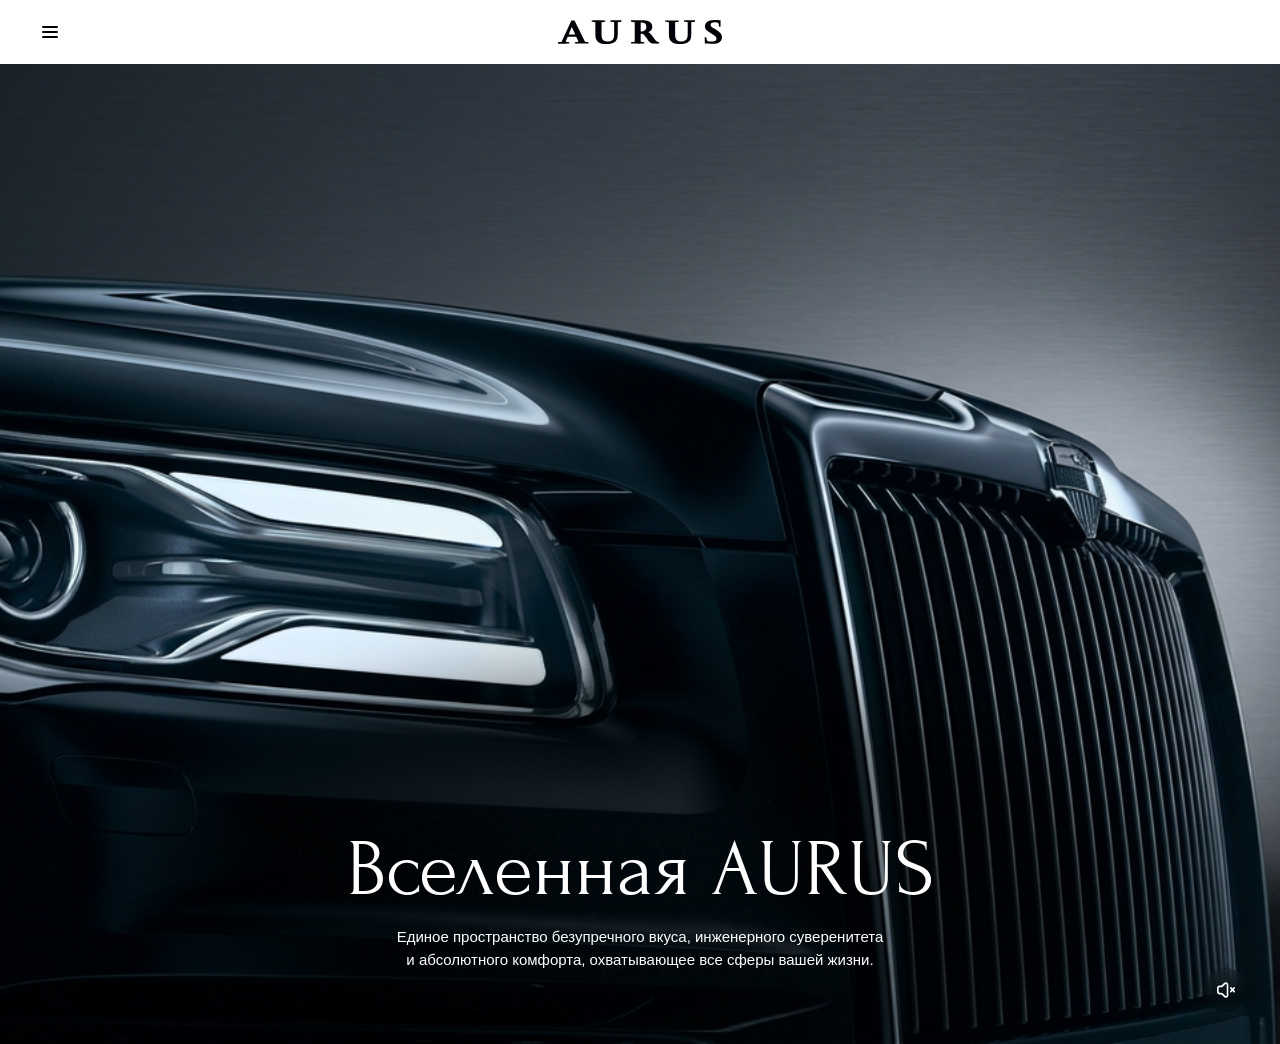
==== index.html @ 20d5d9f6 "Publish the static site and deploy it to a stable GitHub Pages URL. Co-authored-by: Cursor <cursorag" ====
<!DOCTYPE html>
<html lang="ru">
  <head>
    <meta charset="UTF-8" />
    <meta name="viewport" content="width=device-width, initial-scale=1" />
    <title>AURUS — Вселенная AURUS</title>
    <meta
      name="description"
      content="Единое пространство безупречного вкуса, инженерного суверенитета и абсолютного комфорта."
    />
    <link rel="stylesheet" href="css/style.css" />
    <script src="js/main.js" defer></script>
  </head>
  <body id="top">
    <header class="site-header">
      <div class="site-header__bar">
        <button
          class="nav-toggle"
          type="button"
          aria-expanded="false"
          aria-controls="site-menu"
        >
          <span class="nav-toggle__bars" aria-hidden="true"></span>
          <span class="sr-only">Меню</span>
        </button>

        <nav class="site-nav" id="site-menu" aria-label="Основное меню">
          <ul class="site-nav__list">
            <li><a href="#brand">Бренд</a></li>
            <li><a href="#universe">Вселенная</a></li>
            <li><a href="#categories">Категории</a></li>
            <li><a href="#partners">Партнерам</a></li>
            <li><a href="#blog">Блог</a></li>
            <li><a href="#contacts">Контакты</a></li>
          </ul>
        </nav>

        <a class="logo" href="#top">
          <img src="images/logo.svg" alt="AURUS" width="218" height="32" />
        </a>

        <div class="site-tools">
          <button class="icon-button" type="button" aria-label="Поиск">
            <img src="images/icon-search.svg" alt="" width="20" height="20" />
          </button>
          <button class="icon-button" type="button" aria-label="Аккаунт">
            <img src="images/icon-user.svg" alt="" width="20" height="20" />
          </button>
        </div>
      </div>
    </header>

    <main>
      <section class="hero" aria-labelledby="hero-title">
        <div class="hero__media">
          <img
            class="hero__photo"
            src="images/hero.png"
            alt="Автомобиль AURUS в тёмном выставочном зале"
            width="1442"
            height="736"
          />
          <img
            class="hero__scrim"
            src="images/hero-scrim.svg"
            alt=""
            width="1724"
            height="867"
          />
        </div>
        <div class="hero__content">
          <h1 id="hero-title">Вселенная AURUS</h1>
          <p>
            Единое пространство безупречного вкуса, инженерного суверенитета<br />
            и абсолютного комфорта, охватывающее все сферы вашей жизни.
          </p>
        </div>
        <button class="volume" type="button" aria-pressed="true" aria-label="Без звука">
          <img src="images/icon-volume-off.svg" alt="" width="19" height="17" />
        </button>
      </section>
    </main>
  </body>
</html>
---- css/style.css ----
@font-face {
  font-family: Forum;
  src: url("../fonts/Forum-Regular.ttf") format("truetype");
  font-weight: 400;
  font-style: normal;
  font-display: swap;
}

/* Helvetica Neue is specified in the file and could not be exported.
   Liberation Sans is the local substitute, served from /fonts. */
@font-face {
  font-family: "Liberation Sans";
  src: url("../fonts/LiberationSans-Regular.ttf") format("truetype");
  font-weight: 400;
  font-style: normal;
  font-display: swap;
}

:root {
  --color-text-primary: #000207;
  --color-text-secondary: #818181;
  --color-text-inverse: #ffffff;
  --color-bg-primary: #ffffff;
  --color-neutral-100: #f0f1f6;
  --color-neutral-200: #f6f6f7;
  --color-neutral-300: #acadb3;
  --color-neutral-700: #5b5d67;
  --color-semantic-error: #ed6a5e;
  --color-volume-bg: rgba(0, 0, 0, 0.15);
  --color-scrim: rgba(0, 0, 0, 0.5);

  --font-heading: Forum, "Times New Roman", serif;
  --font-body: "Liberation Sans", "Helvetica Neue", Arial, sans-serif;

  --type-hero-size: 80px;
  --type-hero-line: 1.35;
  --type-hero-tracking: 0;
  --type-h2-size: 48px;
  --type-h2-line: 1.35;
  --type-h4-size: 20px;
  --type-h4-line: 1.25;
  --type-body-size: 15px;
  --type-body-line: 1.5;
  --type-body-tracking: 0;
  --type-nav-size: 15px;
  --type-nav-line: 1.25;
  --type-label-md-size: 12px;
  --type-label-md-line: 20px;
  --type-label-md-tracking: 0.3px;
  --type-body-md-size: 16px;
  --type-body-md-line: 22px;
  --type-body-md-tracking: 0.3px;

  --page-max: 1920px;
  --container-max: 1760px;
  --space-page: 80px;
  --space-nav: 28px;
  --header-height: 76px;
  --hero-height: 980px;
  --logo-width: 218px;
  --logo-height: 32px;
  --icon-size: 20px;
  --volume-size: 44px;
  --volume-inset: 32px;
  --hero-copy-top: 752px;
  --hero-copy-width: 546px;
  --radius-xs: 4px;
  --radius-md: 12px;
  --radius-pill: 100px;
  --ease-out: cubic-bezier(0.16, 1, 0.3, 1);
  --transition: all 0.5s var(--ease-out);
}

*,
*::before,
*::after {
  box-sizing: border-box;
}

html {
  scroll-behavior: smooth;
}

body {
  margin: 0;
  background: var(--color-bg-primary);
  color: var(--color-text-primary);
  font-family: var(--font-body);
  font-size: var(--type-body-size);
  font-weight: 400;
  line-height: var(--type-body-line);
  letter-spacing: var(--type-body-tracking);
}

img {
  display: block;
  max-width: 100%;
}

button,
a {
  font: inherit;
  color: inherit;
}

button {
  padding: 0;
  border: 0;
  background: none;
  cursor: pointer;
}

ul {
  margin: 0;
  padding: 0;
  list-style: none;
}

.sr-only {
  position: absolute;
  width: 1px;
  height: 1px;
  padding: 0;
  margin: -1px;
  overflow: hidden;
  clip: rect(0, 0, 0, 0);
  white-space: nowrap;
  border: 0;
}

body.nav-open {
  overflow: hidden;
}

.site-header {
  position: relative;
  z-index: 20;
  background: var(--color-bg-primary);
}

.site-header__bar {
  display: grid;
  grid-template-columns: minmax(0, 1fr) var(--logo-width) minmax(0, 1fr);
  align-items: center;
  width: min(100%, var(--page-max));
  height: var(--header-height);
  margin: 0 auto;
  padding: 0 var(--space-page);
}

.nav-toggle {
  display: none;
  grid-column: 1;
  grid-row: 1;
  width: var(--icon-size);
  height: var(--icon-size);
  transition: var(--transition);
}

.nav-toggle__bars,
.nav-toggle__bars::before,
.nav-toggle__bars::after {
  display: block;
  width: 16px;
  height: 1.67px;
  background: var(--color-text-primary);
  border-radius: 1px;
  transition: var(--transition);
}

.nav-toggle__bars {
  position: relative;
}

.nav-toggle__bars::before,
.nav-toggle__bars::after {
  content: "";
  position: absolute;
  left: 0;
}

.nav-toggle__bars::before {
  top: -5px;
}

.nav-toggle__bars::after {
  top: 5px;
}

body.nav-open .nav-toggle__bars {
  background: transparent;
}

body.nav-open .nav-toggle__bars::before {
  top: 0;
  transform: rotate(45deg);
}

body.nav-open .nav-toggle__bars::after {
  top: 0;
  transform: rotate(-45deg);
}

.site-nav {
  grid-column: 1;
  grid-row: 1;
  min-width: 0;
}

.logo {
  grid-column: 2;
  grid-row: 1;
}

.site-tools {
  grid-column: 3;
  grid-row: 1;
}

.site-nav__list {
  display: flex;
  align-items: center;
  gap: var(--space-nav);
}

.site-nav a {
  display: flex;
  flex-direction: column;
  align-items: flex-start;
  color: var(--color-text-primary);
  font-size: var(--type-nav-size);
  line-height: var(--type-nav-line);
  letter-spacing: 0;
  text-decoration: none;
  white-space: nowrap;
  transition: var(--transition);
}

.site-nav a::after {
  content: "";
  width: 100%;
  height: 1px;
  background: var(--color-text-primary);
  opacity: 0;
  transition: var(--transition);
}

.site-nav a:hover::after,
.site-nav a:focus-visible::after {
  opacity: 1;
}

.logo {
  display: block;
  width: var(--logo-width);
  height: var(--logo-height);
  transition: var(--transition);
}

.logo img {
  width: var(--logo-width);
  height: var(--logo-height);
}

.site-tools {
  display: flex;
  align-items: center;
  justify-content: flex-end;
  gap: var(--space-nav);
}

.icon-button,
.volume {
  display: inline-flex;
  align-items: center;
  justify-content: center;
  transition: var(--transition);
}

.icon-button {
  width: var(--icon-size);
  height: var(--icon-size);
}

.icon-button img,
.volume img,
.round-button img,
.text-link__icon img,
.site-footer__mark img {
  width: auto;
  height: auto;
  max-width: none;
}

.icon-button:hover,
.volume:hover,
.logo:hover {
  opacity: 0.6;
}

.hero {
  position: relative;
  height: var(--hero-height);
  overflow: hidden;
  background: var(--color-text-primary);
  color: var(--color-text-inverse);
}

.hero__media,
.hero__photo {
  position: absolute;
  inset: 0;
  width: 100%;
  height: 100%;
}

.hero__photo {
  object-fit: cover;
  object-position: center;
}

.hero__scrim {
  position: absolute;
  left: 5.102%;
  top: 54.081%;
  width: 89.792%;
  height: auto;
  max-width: none;
  pointer-events: none;
}

.hero__content {
  position: absolute;
  left: 50%;
  top: var(--hero-copy-top);
  display: flex;
  flex-direction: column;
  align-items: center;
  gap: 2px;
  width: max-content;
  max-width: calc(100% - 40px);
  transform: translateX(-50%);
  text-align: center;
}

.hero__content h1 {
  margin: 0;
  font-family: var(--font-heading);
  font-size: var(--type-hero-size);
  font-weight: 400;
  line-height: var(--type-hero-line);
  letter-spacing: var(--type-hero-tracking);
  white-space: nowrap;
}

.hero__content p {
  width: var(--hero-copy-width);
  max-width: 100%;
  margin: 0;
  font-size: var(--type-body-size);
  line-height: var(--type-body-line);
  letter-spacing: var(--type-body-tracking);
}

.volume {
  position: absolute;
  right: var(--volume-inset);
  bottom: var(--volume-inset);
  width: var(--volume-size);
  height: var(--volume-size);
  border-radius: var(--radius-pill);
  background: var(--color-volume-bg);
  backdrop-filter: blur(10px);
}

.volume:hover {
  background: rgba(0, 0, 0, 0.35);
}

@media (max-width: 1360px) {
  :root {
    --space-page: 40px;
    --header-height: 64px;
    --logo-width: 164px;
    --logo-height: 24px;
  }

  .nav-toggle {
    display: inline-flex;
    align-items: center;
    justify-content: center;
    justify-self: start;
  }

  .site-tools {
    display: none;
  }

  .site-header__bar {
    grid-template-columns: var(--icon-size) 1fr var(--icon-size);
  }

  .logo {
    justify-self: center;
  }

  .site-nav {
    position: fixed;
    inset: var(--header-height) 0 0 0;
    z-index: 30;
    background: var(--color-bg-primary);
    opacity: 0;
    visibility: hidden;
    transform: translateY(-12px);
    pointer-events: none;
    transition: var(--transition);
  }

  body.nav-open .site-nav {
    opacity: 1;
    visibility: visible;
    transform: none;
    pointer-events: auto;
  }

  .site-nav__list {
    flex-direction: column;
    align-items: flex-start;
    gap: 16px;
    padding: 32px var(--space-page) 40px;
  }

  .site-nav a {
    font-size: var(--type-h4-size);
    line-height: var(--type-h4-line);
  }
}

@media (max-width: 900px) {
  :root {
    --hero-height: 720px;
    --hero-copy-top: 470px;
    --type-hero-size: 56px;
    --volume-inset: 20px;
  }

  .hero__content h1 {
    white-space: normal;
  }
}

@media (max-width: 420px) {
  :root {
    --space-page: 20px;
    --hero-height: 640px;
    --hero-copy-top: 390px;
    --type-hero-size: 40px;
    --logo-width: 150px;
    --logo-height: 22px;
  }

  .hero__content p br {
    display: none;
  }
}

.product-hero {
  position: relative;
  height: var(--hero-height);
  overflow: hidden;
  background: #111111;
  color: var(--color-text-inverse);
}

.product-hero__photo {
  position: absolute;
  inset: 0;
  width: 100%;
  height: 100%;
  object-fit: cover;
  object-position: center;
}

.product-hero__scrim {
  position: absolute;
  left: 5.102%;
  top: 54.081%;
  width: 89.792%;
  height: auto;
  max-width: none;
  pointer-events: none;
}

.product-hero__content {
  position: absolute;
  left: 50%;
  top: 729px;
  display: flex;
  flex-direction: column;
  align-items: center;
  gap: 2px;
  width: max-content;
  max-width: calc(100% - 80px);
  transform: translateX(-50%);
  text-align: center;
}

.product-hero__content h1 {
  margin: 0;
  font-family: var(--font-heading);
  font-size: var(--type-hero-size);
  font-weight: 400;
  line-height: var(--type-hero-line);
  letter-spacing: var(--type-hero-tracking);
  white-space: nowrap;
}

.product-hero__content p {
  width: var(--hero-copy-width);
  max-width: 100%;
  margin: 0;
  font-size: var(--type-body-size);
  line-height: var(--type-body-line);
}

.band {
  width: min(100%, var(--page-max));
  margin: 0 auto;
  padding-right: var(--space-page);
  padding-left: var(--space-page);
}

.lead {
  padding-top: 200px;
  padding-bottom: 200px;
}

.scene,
.gallery {
  padding-top: 80px;
  padding-bottom: 80px;
}

.shelf {
  padding-top: 80px;
  padding-bottom: 120px;
}

.section-head {
  display: flex;
  flex-direction: column;
  align-items: center;
  gap: 8px;
  text-align: center;
}

.section-head h2,
.feature__copy h2 {
  margin: 0;
  font-family: var(--font-heading);
  font-weight: 400;
  color: var(--color-text-primary);
}

.section-head h2 {
  font-size: var(--type-h2-size);
  line-height: var(--type-h2-line);
}

.section-head__text,
.section-head > p,
.feature__copy p {
  margin: 0;
  color: var(--color-text-secondary);
  font-size: var(--type-body-size);
  line-height: var(--type-body-line);
}

.section-head__text p {
  margin: 0;
}

.section-head__text.is-wide {
  width: min(828px, 100%);
  line-height: 1.75;
}

.section-head__text.is-narrow,
.section-head > p {
  width: min(388px, 100%);
}

.section-head > p.is-join {
  width: min(486px, 100%);
}

.media-frame,
.gallery__frame {
  position: relative;
  overflow: hidden;
  background: #f0f0f0;
}

.media-frame {
  height: 685px;
}

.media-frame__photo,
.gallery__photo,
.bleed__photo,
.hall__photo,
.feature__photo {
  width: 100%;
  object-fit: cover;
}

.media-frame__photo {
  height: 100%;
}

.media-frame__mute {
  top: 20px;
  right: 20px;
  bottom: auto;
  z-index: 1;
}

.round-button {
  display: inline-flex;
  align-items: center;
  justify-content: center;
  width: var(--volume-size);
  height: var(--volume-size);
  border-radius: var(--radius-pill);
  background: var(--color-volume-bg);
  backdrop-filter: blur(10px);
  transition: var(--transition);
}

.round-button:hover,
.volume:hover {
  background: rgba(0, 0, 0, 0.35);
}

.round-button__glyph {
  display: grid;
  place-items: center;
  width: 20px;
  height: 20px;
  overflow: hidden;
}

.media-frame__expand {
  position: absolute;
  right: 20px;
  bottom: 20px;
  z-index: 1;
}

.media-frame:fullscreen {
  width: 100%;
  height: 100%;
  background: #000000;
}

.media-frame:fullscreen .media-frame__photo {
  object-fit: contain;
}

.bleed {
  padding-top: 80px;
  padding-bottom: 80px;
}

.bleed__photo {
  height: 820px;
}

.product-grid {
  display: grid;
  grid-template-columns: repeat(4, minmax(0, 1fr));
  gap: 20px;
  margin-top: 40px;
}

.product-card {
  display: flex;
  flex-direction: column;
  gap: 24px;
  min-width: 0;
}

.product-card__media {
  position: relative;
  aspect-ratio: 425 / 272;
  overflow: hidden;
  background: #f3f3f3;
}

.product-card--soft .product-card__media {
  background: #efefef;
}

.product-card__media img {
  position: absolute;
  left: 14.823529%;
  top: 14.705882%;
  width: 70.117647%;
  height: 70.220588%;
  max-width: none;
  object-fit: cover;
}

.product-card--cutout .product-card__media img,
.product-card--ring .product-card__media img {
  object-fit: contain;
}

.product-card--fill .product-card__media img,
.product-card--car .product-card__media img {
  left: 0;
  top: 0;
  width: 100%;
  height: 100%;
}

.product-card--car .product-card__media img {
  object-fit: contain;
}

.product-card--fill .product-card__media img {
  object-fit: cover;
}

.product-card--ring .product-card__media img {
  left: 17.647059%;
  top: 18.014706%;
  width: 64.705882%;
  height: 58.455882%;
}

.product-card__copy {
  width: 64.235294%;
}

.product-card__title {
  margin: 0;
  font-family: var(--font-heading);
  font-size: 18px;
  font-weight: 400;
  line-height: 1;
}

.product-card__copy p {
  margin: 8px 0 0;
  font-size: var(--type-body-size);
  line-height: var(--type-body-line);
  color: var(--color-text-secondary);
}

.product-card--faded .product-card__copy p {
  color: var(--color-text-primary);
  opacity: 0.5;
}

.feature {
  display: grid;
  grid-template-columns: minmax(0, 1fr) minmax(0, 1fr);
  gap: 20px;
  align-items: center;
  padding-top: 80px;
  padding-bottom: 80px;
}

.feature__photo {
  height: 640px;
}

.feature__copy {
  display: flex;
  flex-direction: column;
  align-items: center;
  gap: 8px;
  text-align: center;
}

.feature__copy h2 {
  font-size: var(--type-h4-size);
  line-height: var(--type-h4-line);
}

.feature__copy p {
  width: min(458px, 100%);
}

.text-link {
  display: inline-flex;
  flex-direction: column;
  align-items: stretch;
  gap: 1px;
  color: var(--color-text-primary);
  text-decoration: none;
  transition: var(--transition);
}

.text-link:hover {
  opacity: 0.6;
}

.text-link__row {
  display: inline-flex;
  align-items: flex-start;
  justify-content: center;
  gap: 1px;
}

.text-link__label {
  font-size: var(--type-body-size);
  line-height: var(--type-body-line);
}

.text-link__icon {
  display: flex;
  padding-top: 1px;
}

.text-link__line {
  height: 1px;
  margin-top: 3px;
  background: currentColor;
}

.text-link:focus-visible,
.round-button:focus-visible,
.gallery__dot:focus-visible,
.site-footer a:focus-visible {
  outline: 1px solid currentColor;
  outline-offset: 4px;
}

.gallery__frame {
  height: 560px;
}

.gallery__photo {
  height: 100%;
}

.gallery__dots {
  position: absolute;
  bottom: 20px;
  left: 50%;
  display: flex;
  gap: 4px;
  transform: translateX(-50%);
}

.gallery__dot {
  width: 14px;
  height: 4px;
  padding: 0;
  border-radius: 2px;
  background: rgba(255, 255, 255, 0.15);
  backdrop-filter: blur(10px);
}

.gallery__dot.is-active {
  background: #ffffff;
}

.gallery__next {
  position: absolute;
  top: 50%;
  right: 20px;
  z-index: 1;
  transform: translateY(-50%);
}

.join {
  padding-top: 80px;
  padding-bottom: 80px;
}

.hall__photo {
  height: 540px;
}

.site-footer {
  display: grid;
  grid-template-columns: minmax(0, 1fr) auto minmax(0, 1fr);
  align-items: start;
  min-height: 176px;
  padding-top: 28px;
  padding-bottom: 28px;
}

.site-footer__brand {
  display: flex;
  flex-direction: column;
  gap: 20px;
  align-items: flex-start;
}

.site-footer__brand,
.site-footer__menu {
  max-width: 100%;
  min-width: 0;
}

.site-footer__menu {
  display: flex;
  flex-wrap: wrap;
  gap: 12px 32px;
}

.site-footer__menu a,
.site-footer__legal {
  color: var(--color-text-primary);
  font-size: var(--type-nav-size);
  line-height: var(--type-nav-line);
  text-decoration: none;
}

.site-footer__menu a {
  display: inline-flex;
  flex-direction: column;
}

.site-footer__menu a::after,
.site-footer__legal::after,
.site-footer__contacts a::after {
  content: "";
  width: 100%;
  height: 1px;
  background: currentColor;
  opacity: 0;
  transition: var(--transition);
}

.site-footer__menu a:hover::after,
.site-footer__menu a:focus-visible::after,
.site-footer__legal:hover::after,
.site-footer__legal:focus-visible::after,
.site-footer__contacts a:hover::after,
.site-footer__contacts a:focus-visible::after {
  opacity: 1;
}

.site-footer__legal {
  display: inline-flex;
  flex-direction: column;
}

.site-footer__copy {
  margin: 0;
  color: var(--color-text-secondary);
  font-size: var(--type-nav-size);
  line-height: var(--type-nav-line);
}

.site-footer__mark {
  display: block;
  line-height: 0;
}

.site-footer__contacts {
  justify-self: end;
  display: flex;
  flex-direction: column;
  gap: 16px;
  width: 313px;
  font-size: var(--type-body-size);
  line-height: var(--type-body-line);
}

.site-footer__label {
  margin: 0 0 4px;
}

.site-footer__row {
  display: flex;
  gap: 16px;
  margin: 0;
}

.site-footer__row--media {
  gap: 20px;
}

.site-footer__contacts a {
  display: inline-flex;
  flex-direction: column;
  color: var(--color-text-secondary);
  text-decoration: none;
}
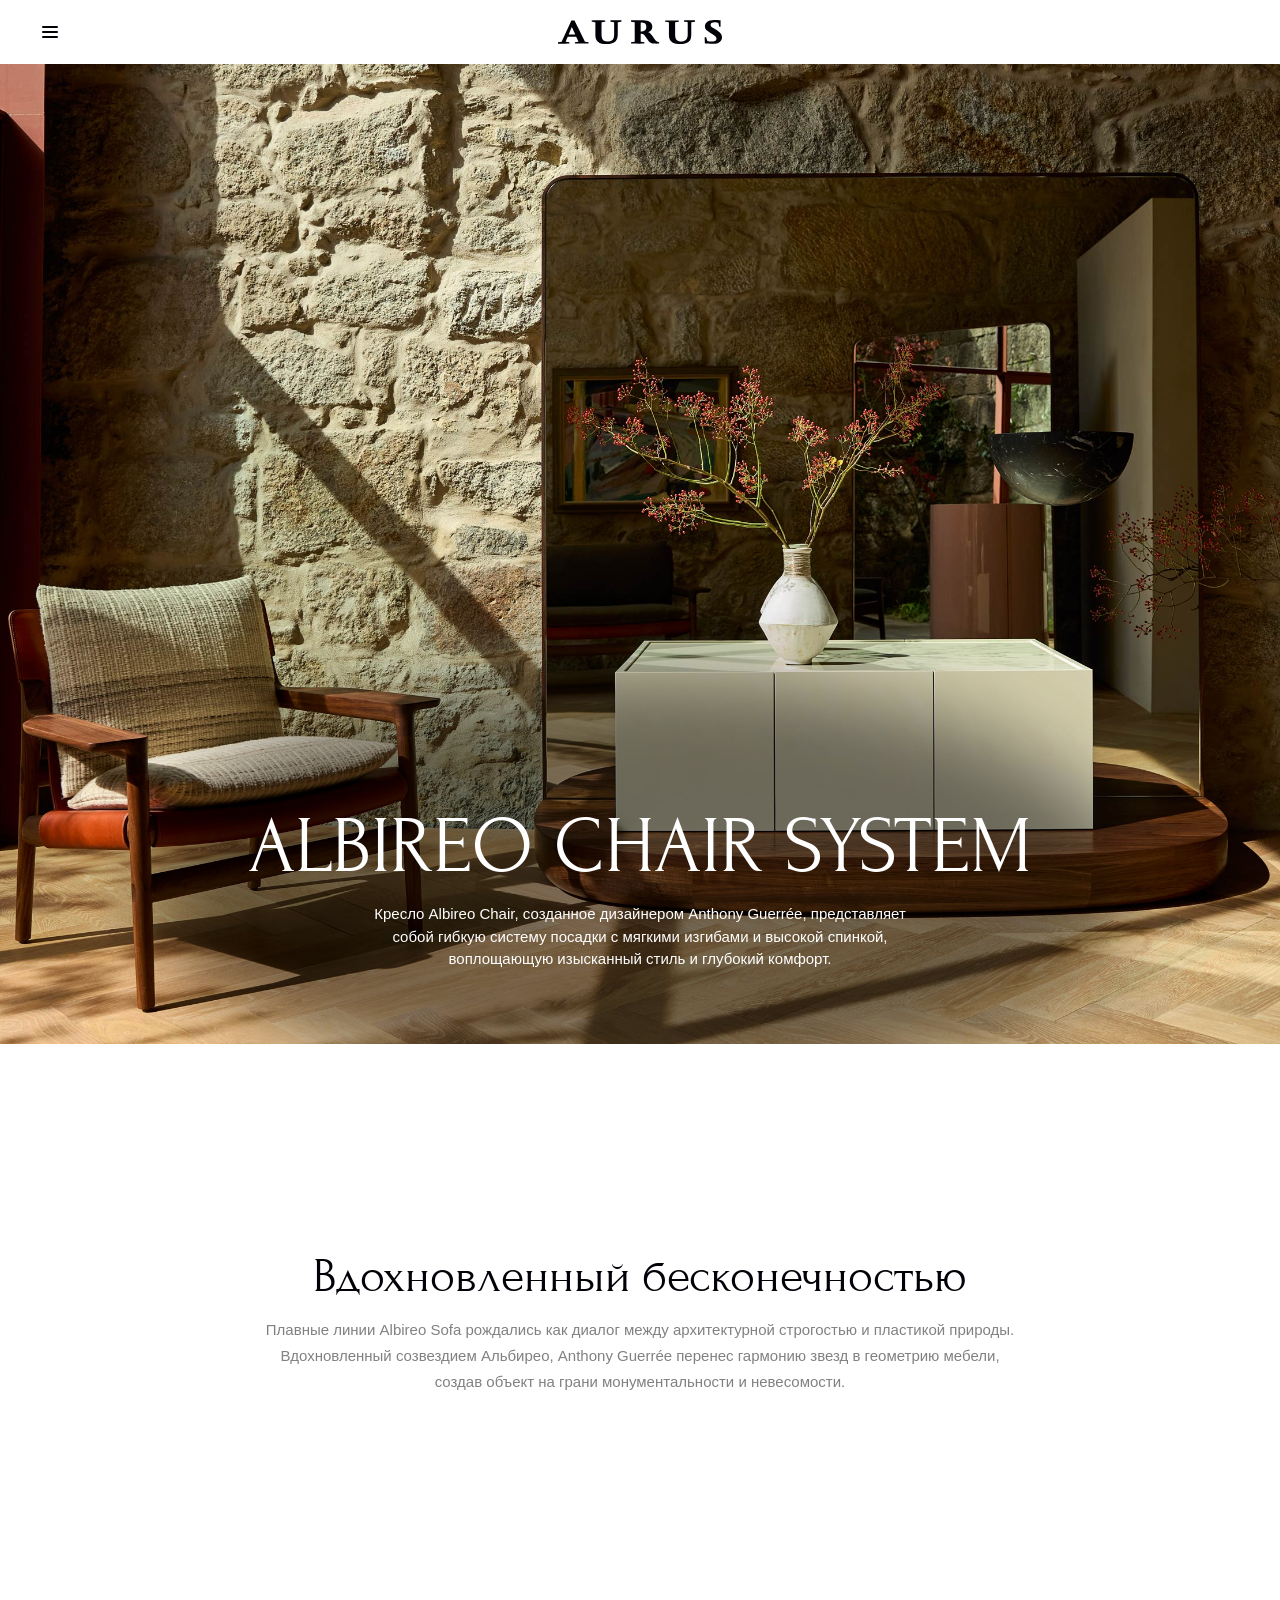
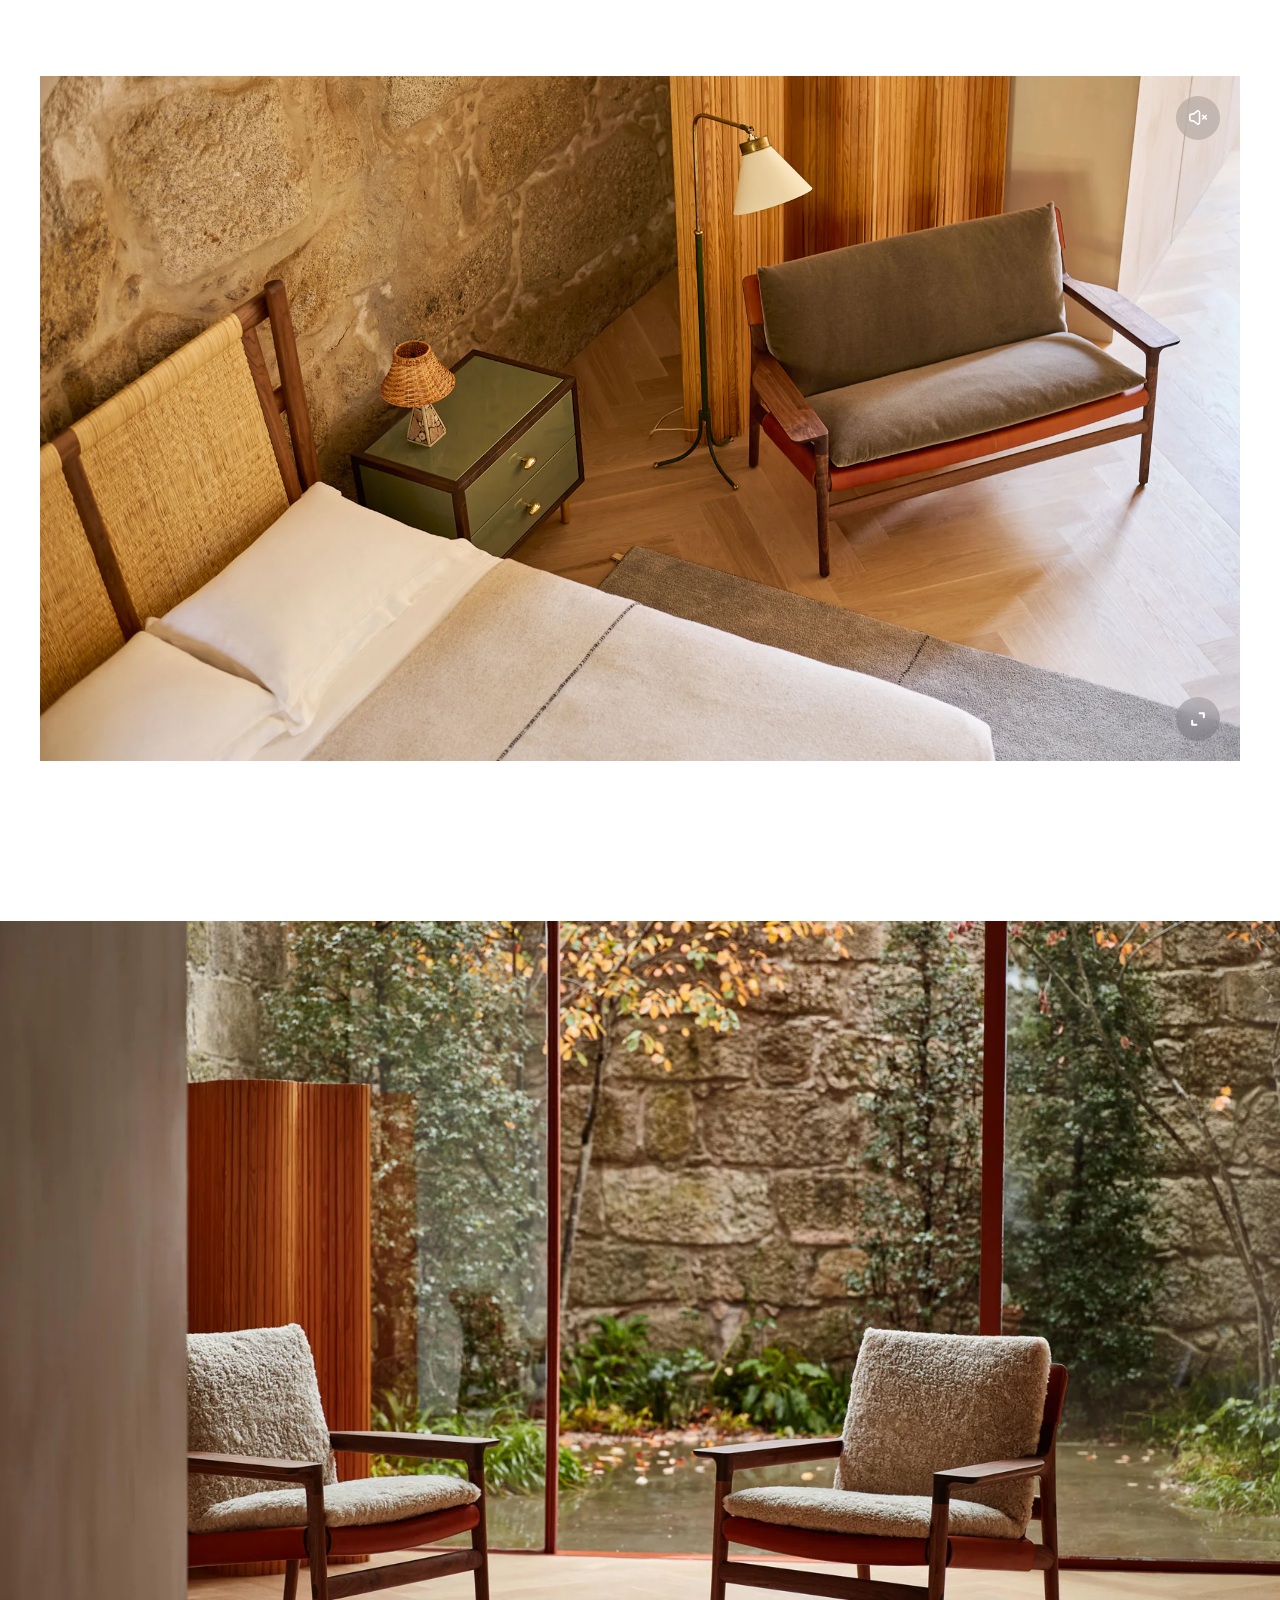
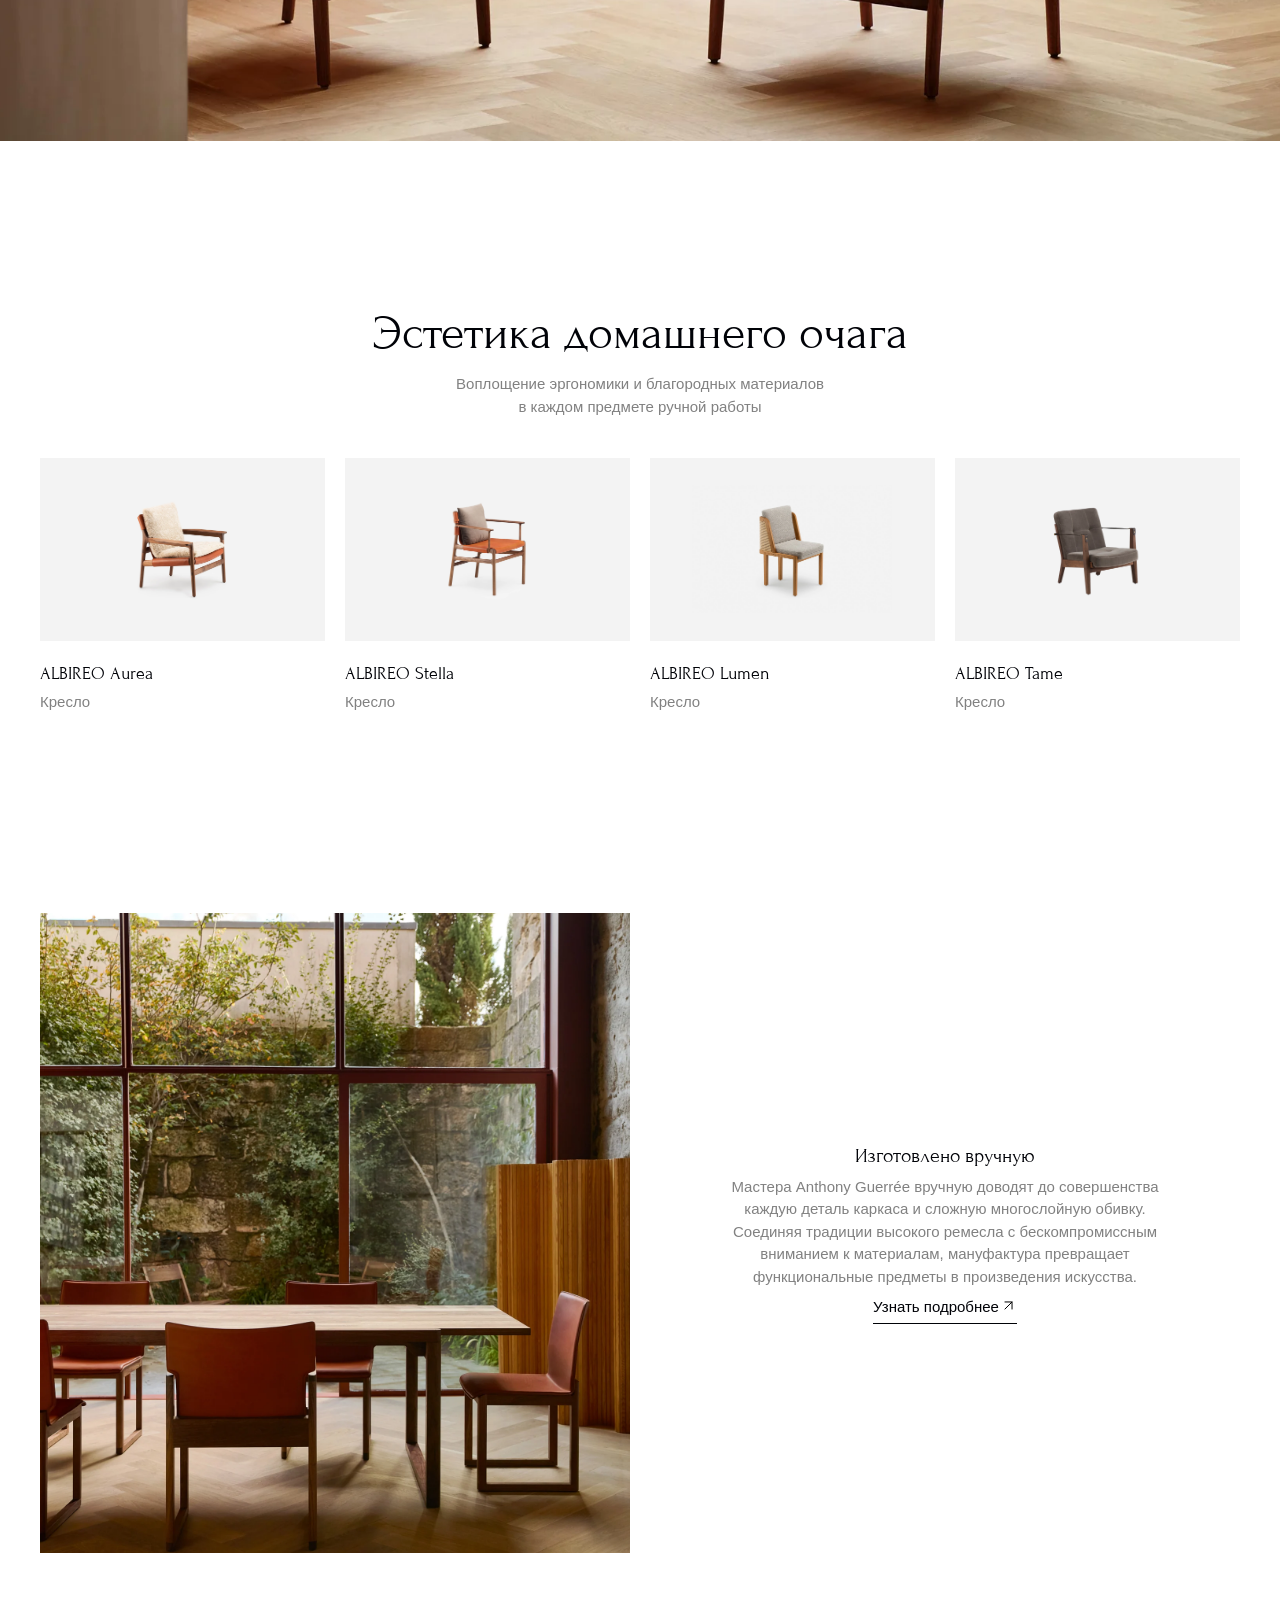
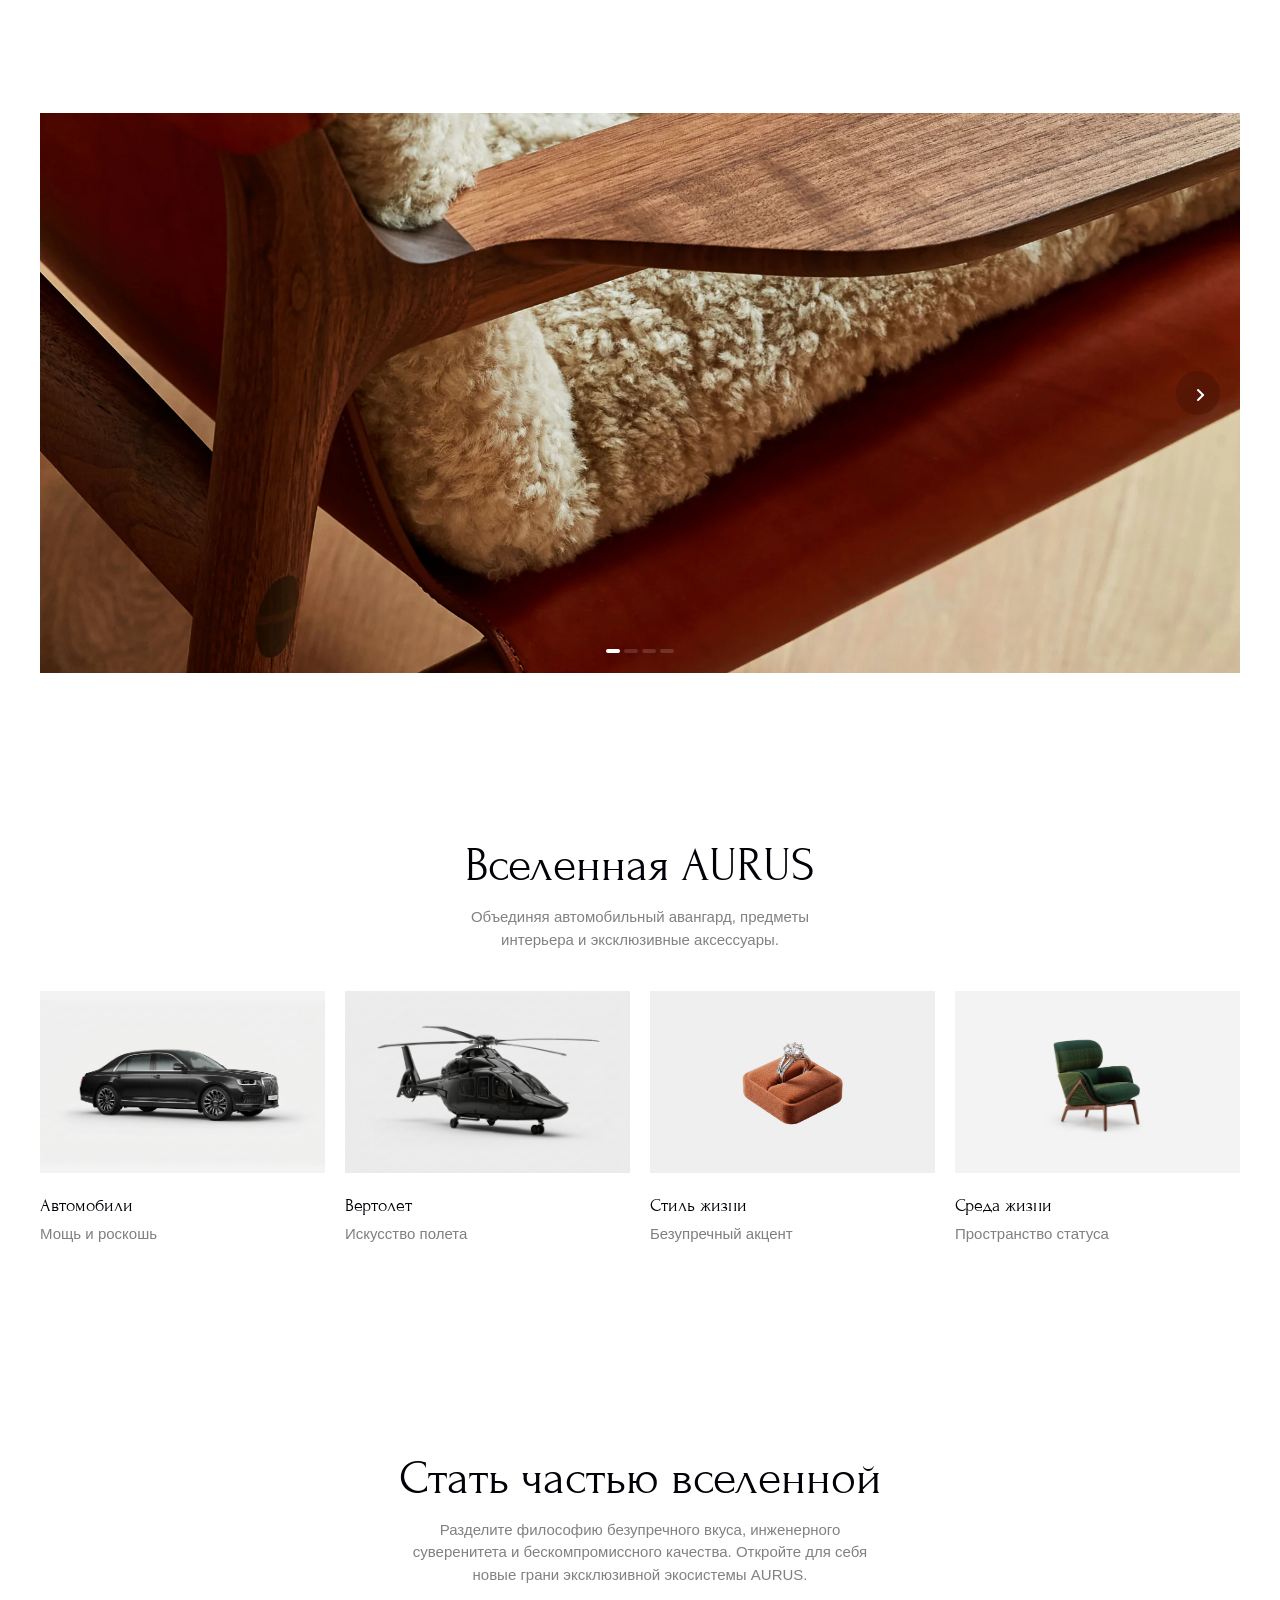
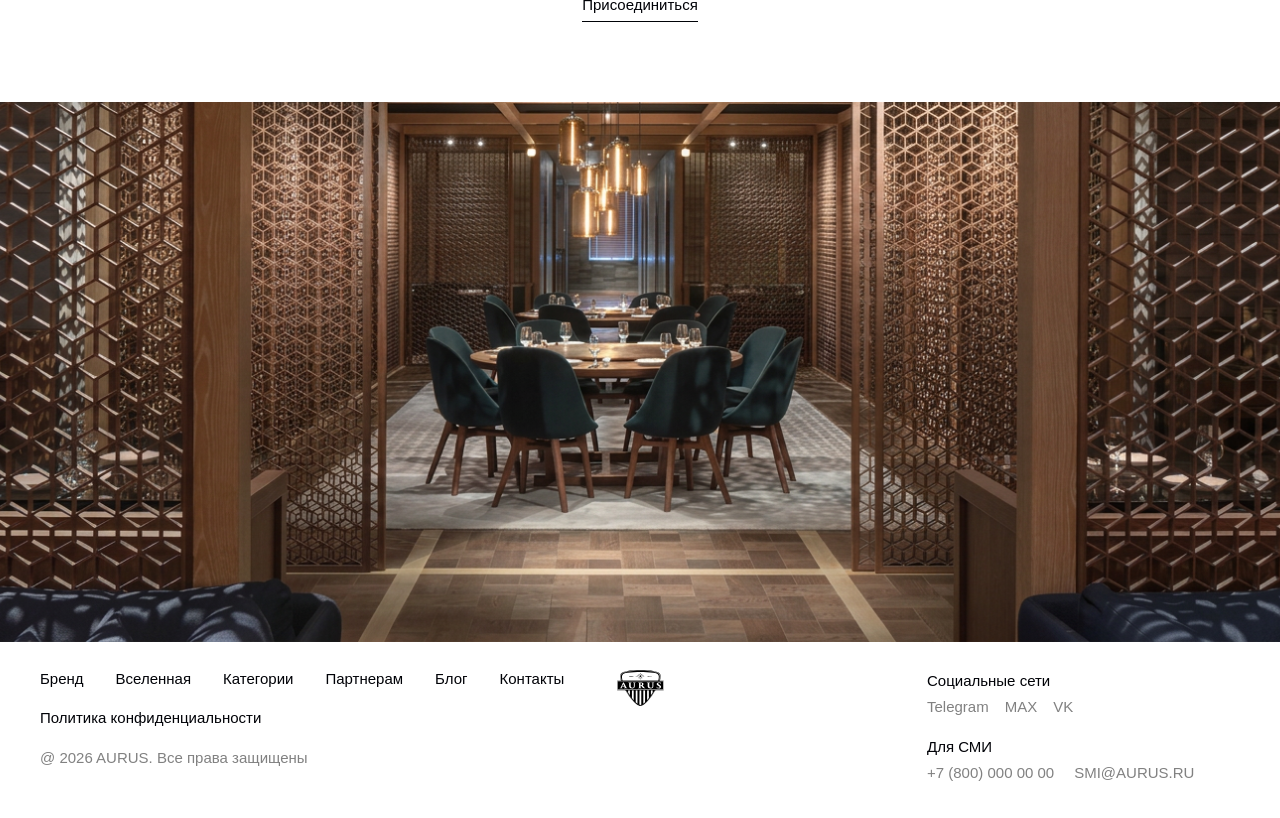
==== commit 978cc022: "Serve the Albireo product page at the site root. Co-authored-by: Cursor <cursoragent@cursor.com>" ====
--- a/index.html
+++ b/index.html
@@ -3,10 +3,10 @@
   <head>
     <meta charset="UTF-8" />
     <meta name="viewport" content="width=device-width, initial-scale=1" />
-    <title>AURUS — Вселенная AURUS</title>
+    <title>ALBIREO CHAIR SYSTEM — AURUS</title>
     <meta
       name="description"
-      content="Единое пространство безупречного вкуса, инженерного суверенитета и абсолютного комфорта."
+      content="Кресло Albireo Chair, созданное дизайнером Anthony Guerrée: гибкая система посадки с мягкими изгибами и высокой спинкой."
     />
     <link rel="stylesheet" href="css/style.css" />
     <script src="js/main.js" defer></script>
@@ -26,16 +26,16 @@
 
         <nav class="site-nav" id="site-menu" aria-label="Основное меню">
           <ul class="site-nav__list">
-            <li><a href="#brand">Бренд</a></li>
-            <li><a href="#universe">Вселенная</a></li>
-            <li><a href="#categories">Категории</a></li>
-            <li><a href="#partners">Партнерам</a></li>
-            <li><a href="#blog">Блог</a></li>
-            <li><a href="#contacts">Контакты</a></li>
+            <li><a href="./#brand">Бренд</a></li>
+            <li><a href="./#universe">Вселенная</a></li>
+            <li><a href="./#categories">Категории</a></li>
+            <li><a href="./#partners">Партнерам</a></li>
+            <li><a href="./#blog">Блог</a></li>
+            <li><a href="./#contacts">Контакты</a></li>
           </ul>
         </nav>
 
-        <a class="logo" href="#top">
+        <a class="logo" href="./">
           <img src="images/logo.svg" alt="AURUS" width="218" height="32" />
         </a>
 
@@ -51,34 +51,346 @@
     </header>
 
     <main>
-      <section class="hero" aria-labelledby="hero-title">
-        <div class="hero__media">
+      <section class="product-hero" aria-labelledby="hero-title">
+        <img
+          class="product-hero__photo"
+          src="images/albireo-hero.png"
+          alt="Кресло Albireo в каменном интерьере"
+          width="3000"
+          height="1700"
+        />
+        <img
+          class="product-hero__scrim"
+          src="images/albireo-scrim.svg"
+          alt=""
+          width="1724"
+          height="867"
+        />
+        <div class="product-hero__content">
+          <h1 id="hero-title">ALBIREO CHAIR SYSTEM</h1>
+          <p>
+            Кресло Albireo Chair, созданное дизайнером Anthony Guerrée, представляет собой гибкую систему посадки с мягкими изгибами и высокой спинкой, воплощающую изысканный стиль и глубокий комфорт.
+          </p>
+        </div>
+      </section>
+
+      <section class="band lead" aria-labelledby="infinity-title">
+        <div class="section-head">
+          <h2 id="infinity-title">Вдохновленный бесконечностью</h2>
+          <div class="section-head__text is-wide">
+            <p>
+              Плавные линии Albireo Sofa рождались как диалог между архитектурной строгостью и пластикой природы. Вдохновленный созвездием Альбирео, Anthony Guerrée перенес гармонию звезд в геометрию мебели,
+            </p>
+            <p>создав объект на грани монументальности и невесомости.</p>
+          </div>
+        </div>
+      </section>
+
+      <section class="band scene" aria-label="Гостиная Albireo">
+        <div class="media-frame">
           <img
-            class="hero__photo"
-            src="images/hero.png"
-            alt="Автомобиль AURUS в тёмном выставочном зале"
-            width="1442"
-            height="736"
+            class="media-frame__photo"
+            src="images/albireo-scene.png"
+            alt="Гостиная с диваном и креслом Albireo"
+            width="1920"
+            height="1277"
           />
+          <button
+            class="volume media-frame__mute"
+            type="button"
+            aria-pressed="true"
+            aria-label="Без звука"
+          >
+            <img src="images/icon-volume-off.svg" alt="" width="19" height="17" />
+          </button>
+          <button
+            class="round-button media-frame__expand"
+            type="button"
+            data-expand
+            aria-pressed="false"
+            aria-label="На весь экран"
+          >
+            <img src="images/icon-expand.svg" alt="" width="20" height="20" />
+          </button>
+        </div>
+      </section>
+
+      <section class="bleed" aria-label="Кресла у окна">
+        <img
+          class="bleed__photo"
+          src="images/albireo-window.png"
+          alt="Два кресла Albireo у панорамного окна"
+          width="1920"
+          height="1088"
+        />
+      </section>
+
+      <section class="band shelf" aria-labelledby="hearth-title">
+        <div class="section-head">
+          <h2 id="hearth-title">Эстетика домашнего очага</h2>
+          <div class="section-head__text is-narrow">
+            <p>Воплощение эргономики и благородных материалов</p>
+            <p>в каждом предмете ручной работы</p>
+          </div>
+        </div>
+        <ul class="product-grid">
+          <li>
+            <article class="product-card">
+              <div class="product-card__media">
+                <img
+                  src="images/chair-aurea.png"
+                  alt="Кресло ALBIREO Aurea с меховой обивкой"
+                  width="1800"
+                  height="1201"
+                />
+              </div>
+              <div class="product-card__copy">
+                <h3 class="product-card__title">ALBIREO Aurea</h3>
+                <p>Кресло</p>
+              </div>
+            </article>
+          </li>
+          <li>
+            <article class="product-card">
+              <div class="product-card__media">
+                <img
+                  src="images/chair-stella.png"
+                  alt="Кресло ALBIREO Stella с кожаным сиденьем"
+                  width="1800"
+                  height="1201"
+                />
+              </div>
+              <div class="product-card__copy">
+                <h3 class="product-card__title">ALBIREO Stella</h3>
+                <p>Кресло</p>
+              </div>
+            </article>
+          </li>
+          <li>
+            <article class="product-card">
+              <div class="product-card__media">
+                <img
+                  src="images/chair-lumen.png"
+                  alt="Кресло ALBIREO Lumen с плетёной спинкой"
+                  width="1800"
+                  height="1201"
+                />
+              </div>
+              <div class="product-card__copy">
+                <h3 class="product-card__title">ALBIREO Lumen</h3>
+                <p>Кресло</p>
+              </div>
+            </article>
+          </li>
+          <li>
+            <article class="product-card product-card--cutout">
+              <div class="product-card__media">
+                <img
+                  src="images/chair-tame.png"
+                  alt="Кресло ALBIREO Tame с серой обивкой"
+                  width="1800"
+                  height="1201"
+                />
+              </div>
+              <div class="product-card__copy">
+                <h3 class="product-card__title">ALBIREO Tame</h3>
+                <p>Кресло</p>
+              </div>
+            </article>
+          </li>
+        </ul>
+      </section>
+
+      <section class="band feature" id="feature" aria-labelledby="craft-title">
+        <img
+          class="feature__photo"
+          src="images/feature-craft.png"
+          alt="Обеденный стол ручной работы у окна"
+          width="1500"
+          height="2100"
+        />
+        <div class="feature__copy">
+          <h2 id="craft-title">Изготовлено вручную</h2>
+          <p>
+            Мастера Anthony Guerrée вручную доводят до совершенства каждую деталь каркаса и сложную многослойную обивку. Соединяя традиции высокого ремесла с бескомпромиссным вниманием к материалам, мануфактура превращает функциональные предметы в произведения искусства.
+          </p>
+          <a class="text-link" href="#feature">
+            <span class="text-link__row">
+              <span class="text-link__label">Узнать подробнее</span>
+              <span class="text-link__icon">
+                <img src="images/icon-arrow-ne.svg" alt="" width="17" height="17" />
+              </span>
+            </span>
+            <span class="text-link__line"></span>
+          </a>
+        </div>
+      </section>
+
+      <section class="band gallery" aria-label="Детали кресла" data-gallery>
+        <div class="gallery__frame">
           <img
-            class="hero__scrim"
-            src="images/hero-scrim.svg"
-            alt=""
-            width="1724"
-            height="867"
+            class="gallery__photo"
+            src="images/albireo-detail.png"
+            alt="Деревянный каркас и меховая обивка кресла Albireo"
+            width="1920"
+            height="1280"
           />
-        </div>
-        <div class="hero__content">
-          <h1 id="hero-title">Вселенная AURUS</h1>
+          <div class="gallery__dots">
+            <button
+              class="gallery__dot is-active"
+              type="button"
+              data-dot
+              aria-label="Слайд 1"
+              aria-current="true"
+            ></button>
+            <button class="gallery__dot" type="button" data-dot aria-label="Слайд 2"></button>
+            <button class="gallery__dot" type="button" data-dot aria-label="Слайд 3"></button>
+            <button class="gallery__dot" type="button" data-dot aria-label="Слайд 4"></button>
+          </div>
+          <button class="round-button gallery__next" type="button" data-next aria-label="Следующий слайд">
+            <span class="round-button__glyph">
+              <img src="images/icon-arrow-right.svg" alt="" width="24" height="24" />
+            </span>
+          </button>
+        </div>
+      </section>
+
+      <section class="band shelf" aria-labelledby="universe-title">
+        <div class="section-head">
+          <h2 id="universe-title">Вселенная AURUS</h2>
           <p>
-            Единое пространство безупречного вкуса, инженерного суверенитета<br />
-            и абсолютного комфорта, охватывающее все сферы вашей жизни.
-          </p>
-        </div>
-        <button class="volume" type="button" aria-pressed="true" aria-label="Без звука">
-          <img src="images/icon-volume-off.svg" alt="" width="19" height="17" />
-        </button>
+            Объединяя автомобильный авангард, предметы интерьера и эксклюзивные аксессуары.
+          </p>
+        </div>
+        <ul class="product-grid">
+          <li>
+            <article class="product-card product-card--car product-card--faded">
+              <div class="product-card__media">
+                <img
+                  src="images/universe-car.png"
+                  alt="Автомобиль AURUS"
+                  width="1264"
+                  height="730"
+                />
+              </div>
+              <div class="product-card__copy">
+                <h3 class="product-card__title">Автомобили</h3>
+                <p>Мощь и роскошь</p>
+              </div>
+            </article>
+          </li>
+          <li>
+            <article class="product-card product-card--fill product-card--soft product-card--faded">
+              <div class="product-card__media">
+                <img
+                  src="images/universe-heli.png"
+                  alt="Вертолёт AURUS"
+                  width="1275"
+                  height="816"
+                />
+              </div>
+              <div class="product-card__copy">
+                <h3 class="product-card__title">Вертолет</h3>
+                <p>Искусство полета</p>
+              </div>
+            </article>
+          </li>
+          <li>
+            <article class="product-card product-card--ring product-card--soft product-card--faded">
+              <div class="product-card__media">
+                <img
+                  src="images/universe-ring.png"
+                  alt="Кольцо из коллекции стиля жизни"
+                  width="1264"
+                  height="730"
+                />
+              </div>
+              <div class="product-card__copy">
+                <h3 class="product-card__title">Стиль жизни</h3>
+                <p>Безупречный акцент</p>
+              </div>
+            </article>
+          </li>
+          <li>
+            <article class="product-card product-card--faded">
+              <div class="product-card__media">
+                <img
+                  src="images/universe-living.png"
+                  alt="Кресло из коллекции среды жизни"
+                  width="1800"
+                  height="1201"
+                />
+              </div>
+              <div class="product-card__copy">
+                <h3 class="product-card__title">Среда жизни</h3>
+                <p>Пространство статуса</p>
+              </div>
+            </article>
+          </li>
+        </ul>
+      </section>
+
+      <section class="band join" aria-labelledby="join-title">
+        <div class="section-head">
+          <h2 id="join-title">Стать частью вселенной</h2>
+          <p class="is-join">
+            Разделите философию безупречного вкуса, инженерного суверенитета и бескомпромиссного качества. Откройте для себя новые грани эксклюзивной экосистемы AURUS.
+          </p>
+          <a class="text-link" href="#footer">
+            <span class="text-link__row">
+              <span class="text-link__label">Присоединиться</span>
+            </span>
+            <span class="text-link__line"></span>
+          </a>
+        </div>
+      </section>
+
+      <section class="hall" aria-label="Зал AURUS">
+        <img
+          class="hall__photo"
+          src="images/footer-hall.png"
+          alt="Банкетный зал с винной стеной"
+          width="1934"
+          height="544"
+        />
       </section>
     </main>
+
+    <footer class="band site-footer" id="footer">
+      <div class="site-footer__brand">
+        <nav class="site-footer__menu" aria-label="Меню в подвале">
+          <a href="./#brand">Бренд</a>
+          <a href="./#universe">Вселенная</a>
+          <a href="./#categories">Категории</a>
+          <a href="./#partners">Партнерам</a>
+          <a href="./#blog">Блог</a>
+          <a href="./#contacts">Контакты</a>
+        </nav>
+        <a class="site-footer__legal" href="#footer">Политика конфиденциальности</a>
+        <p class="site-footer__copy">@ 2026 AURUS. Все права защищены</p>
+      </div>
+
+      <a class="site-footer__mark" href="./">
+        <img src="images/logo-mark.svg" alt="AURUS" width="47" height="36" />
+      </a>
+
+      <div class="site-footer__contacts">
+        <div>
+          <p class="site-footer__label">Социальные сети</p>
+          <p class="site-footer__row">
+            <a href="#footer">Telegram</a>
+            <a href="#footer">MAX</a>
+            <a href="#footer">VK</a>
+          </p>
+        </div>
+        <div>
+          <p class="site-footer__label">Для СМИ</p>
+          <p class="site-footer__row site-footer__row--media">
+            <a href="tel:+78000000000">+7 (800) 000 00 00</a>
+            <a href="mailto:SMI@AURUS.RU">SMI@AURUS.RU</a>
+          </p>
+        </div>
+      </div>
+    </footer>
   </body>
 </html>
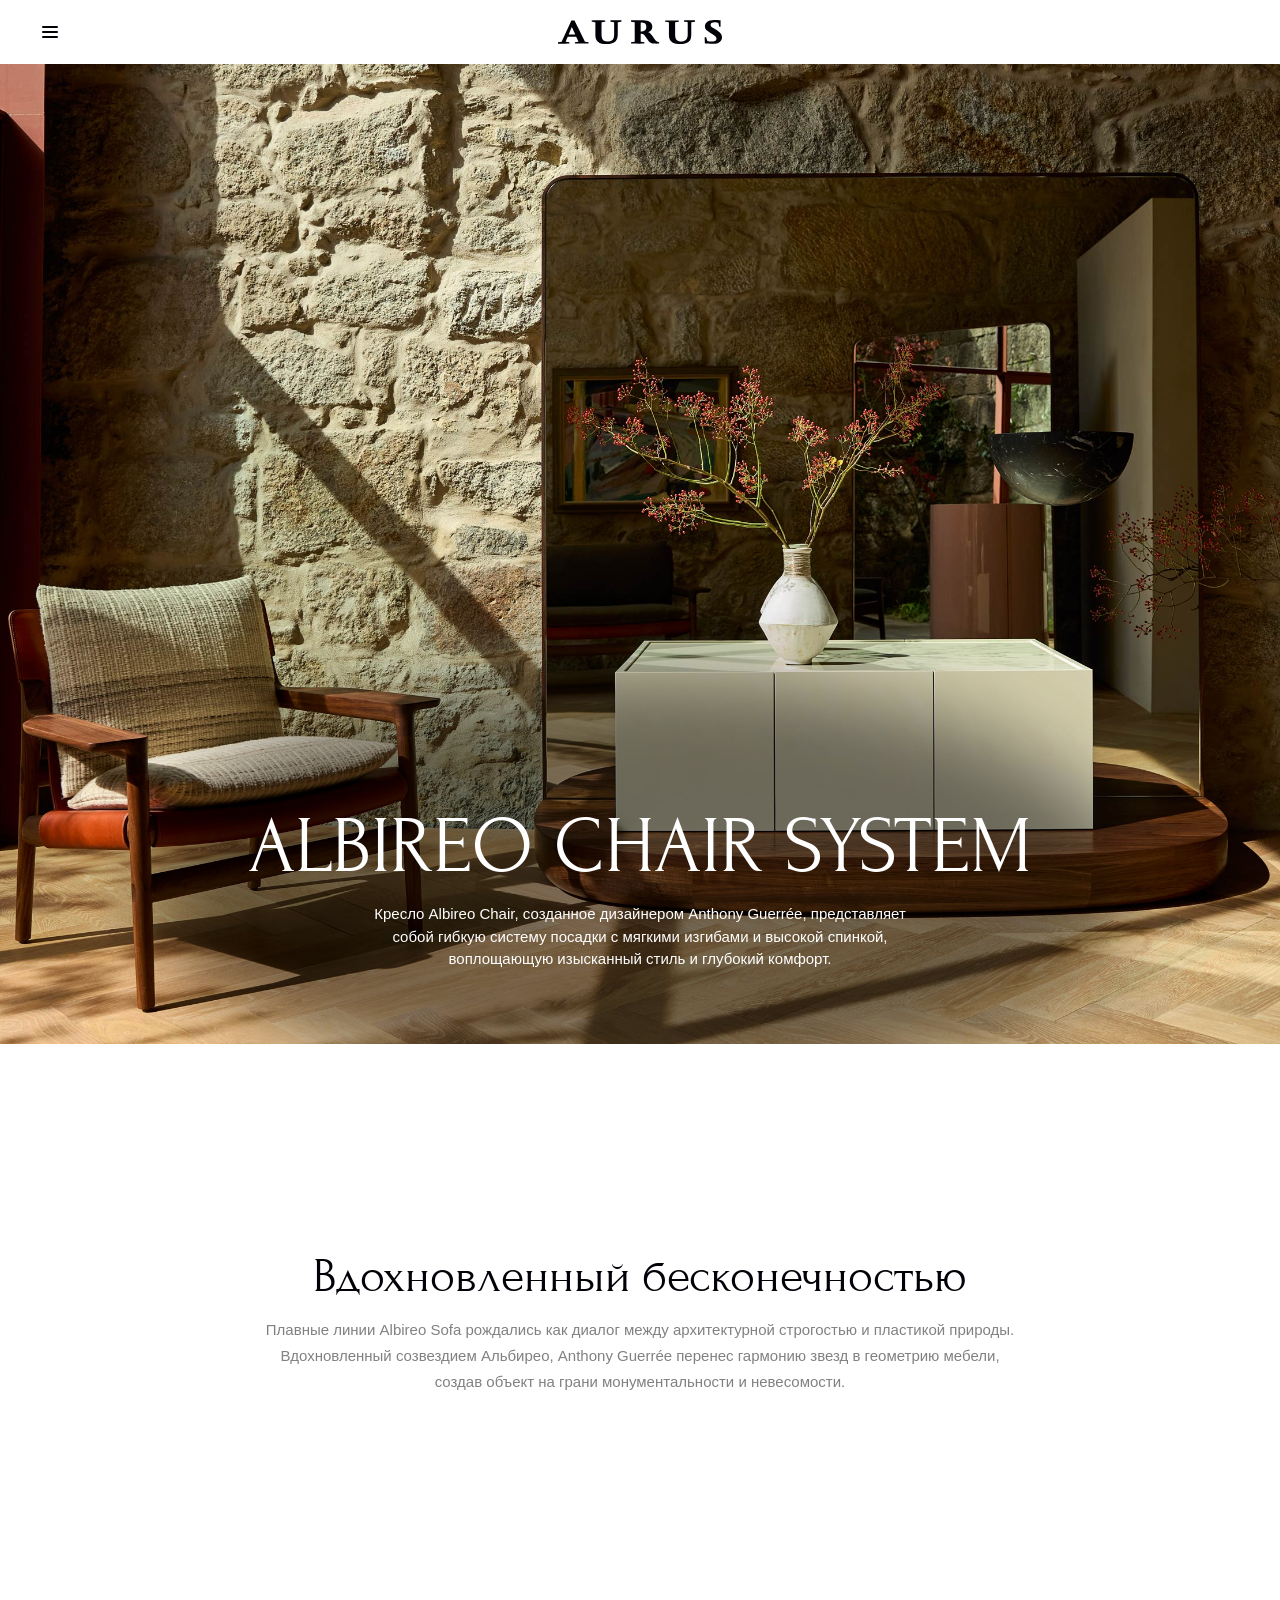
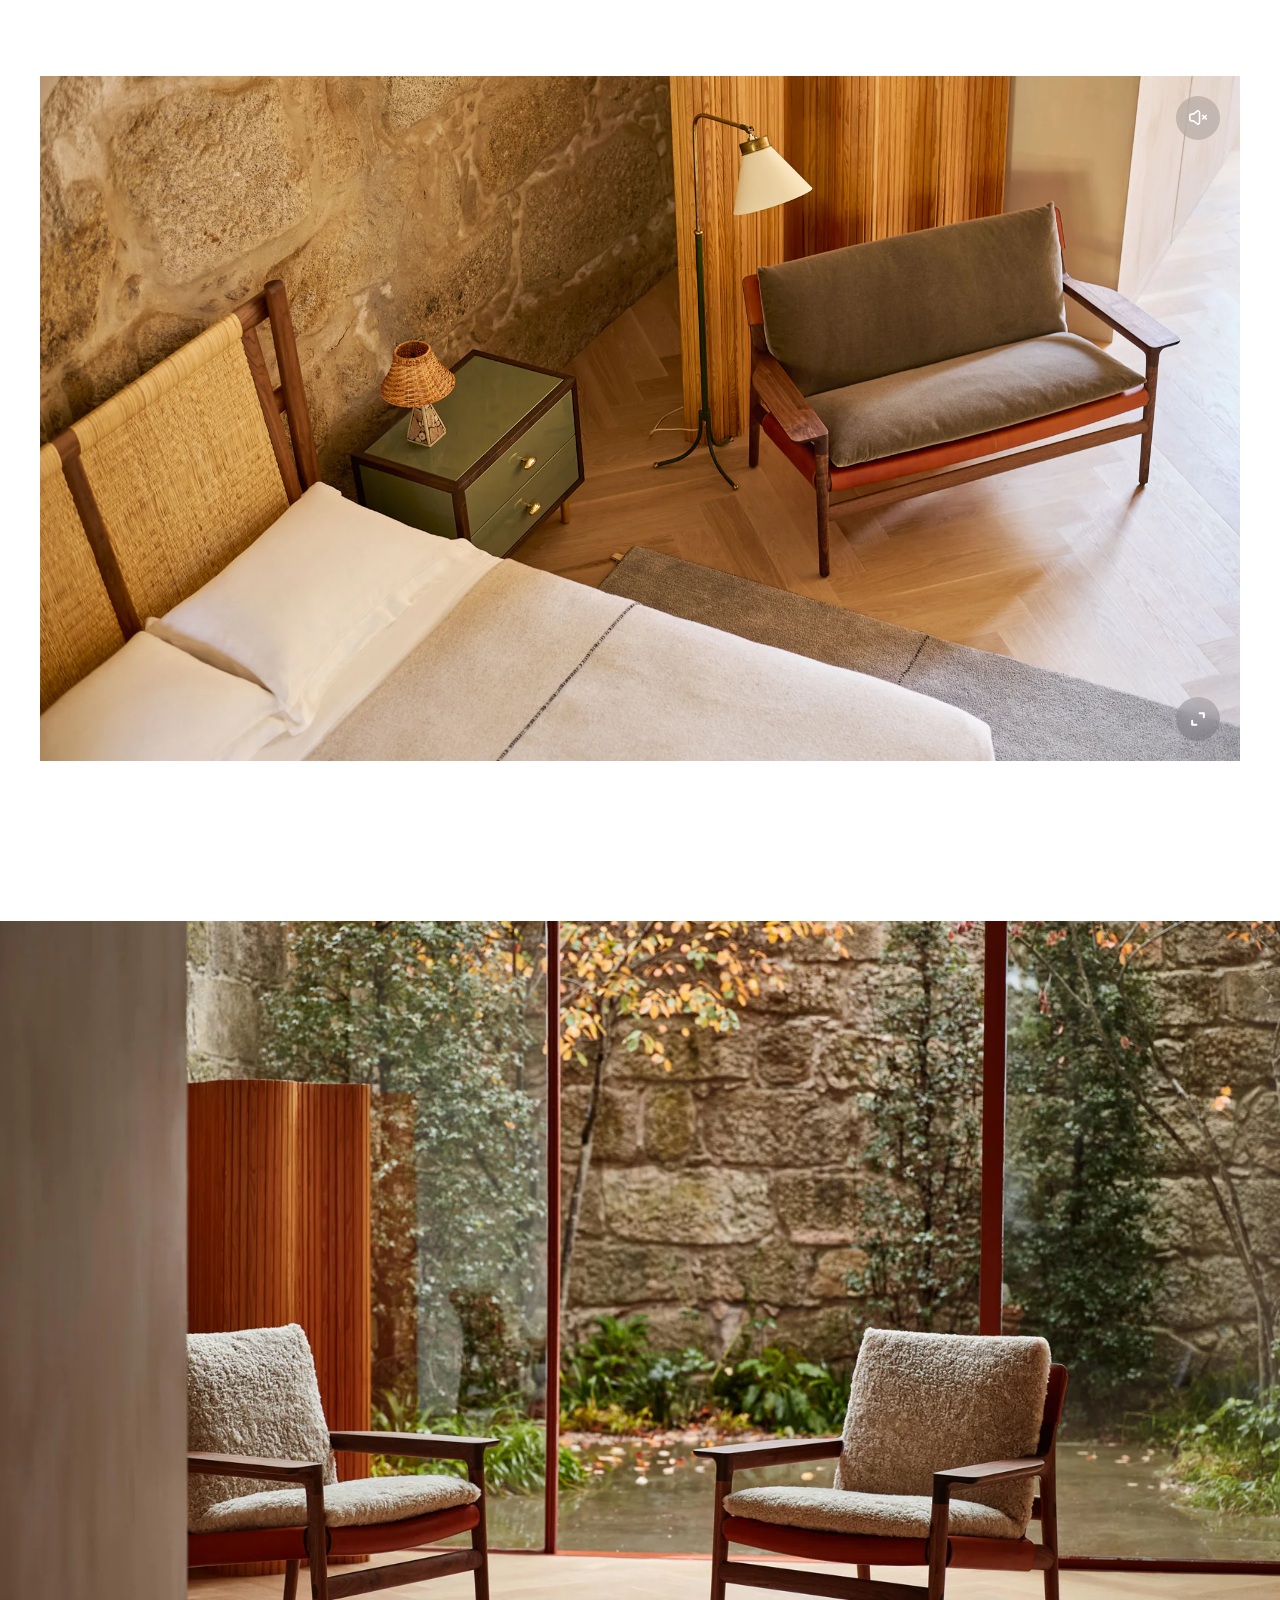
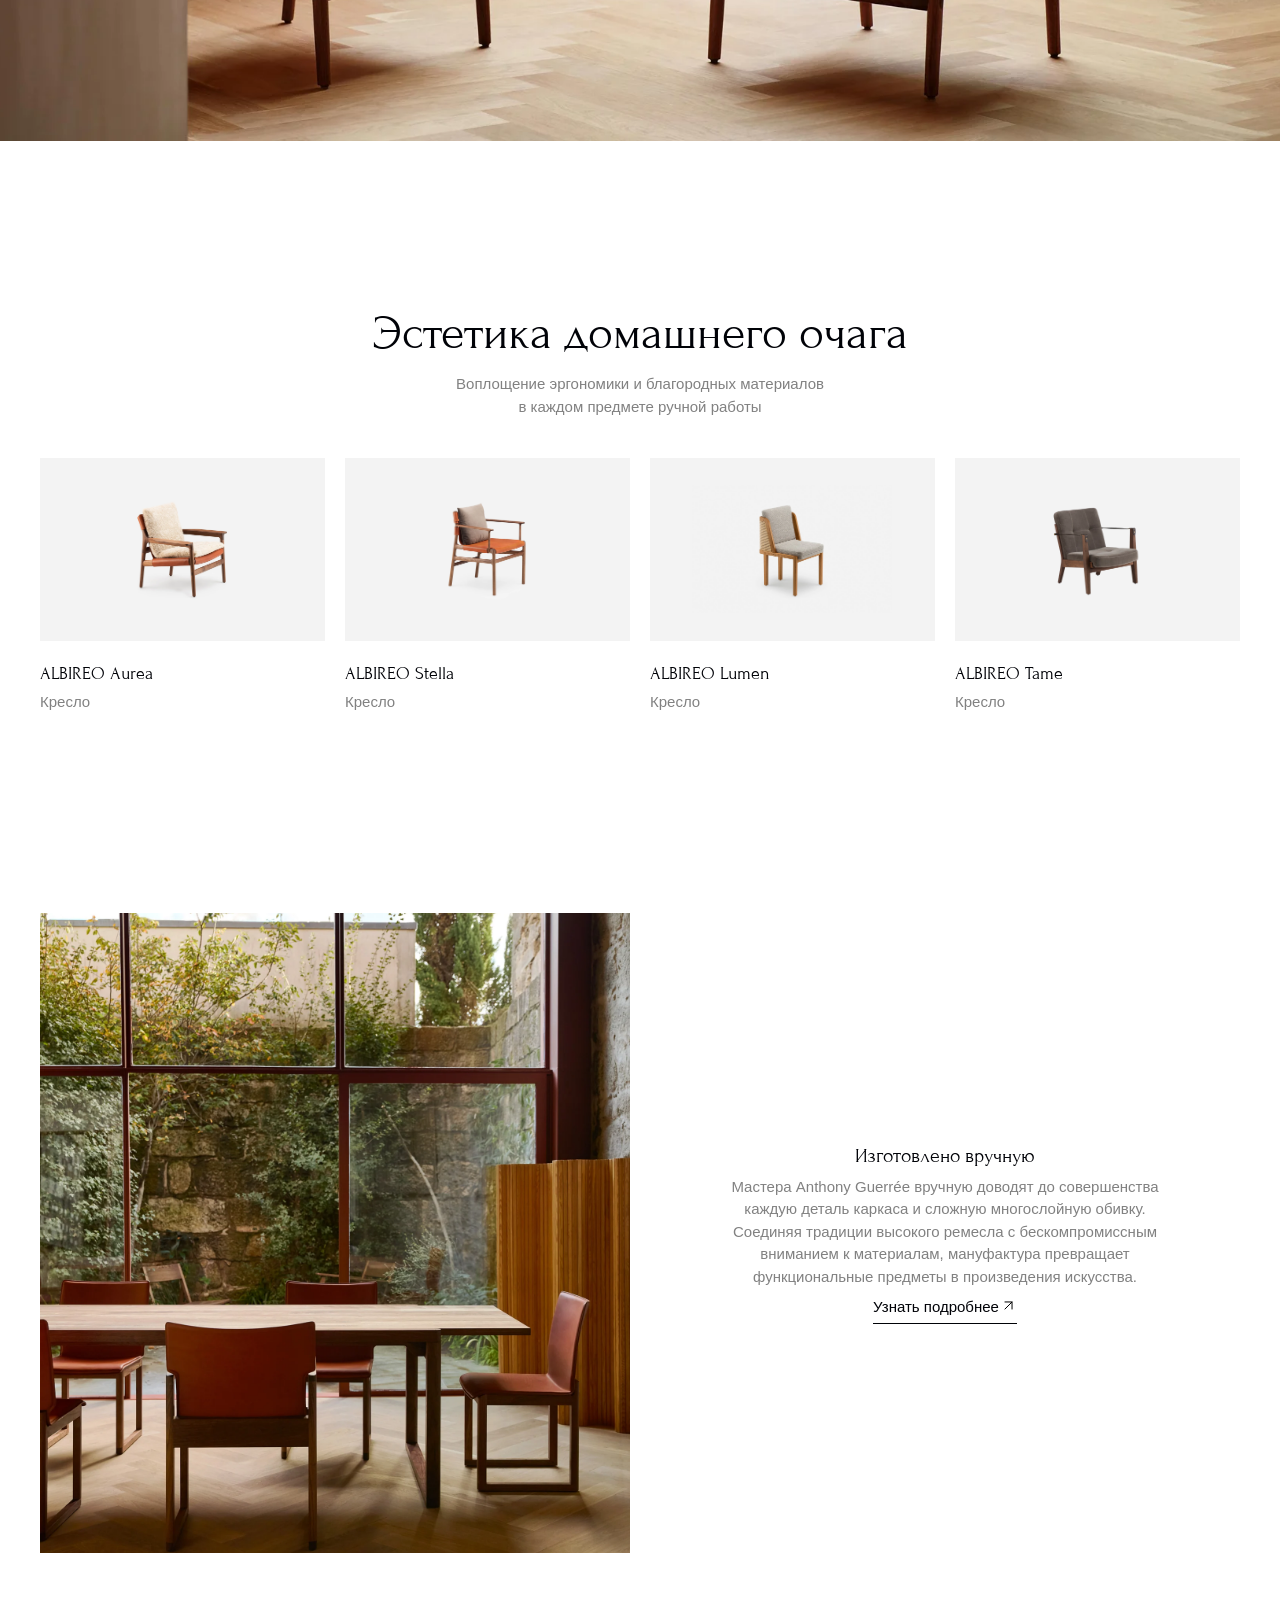
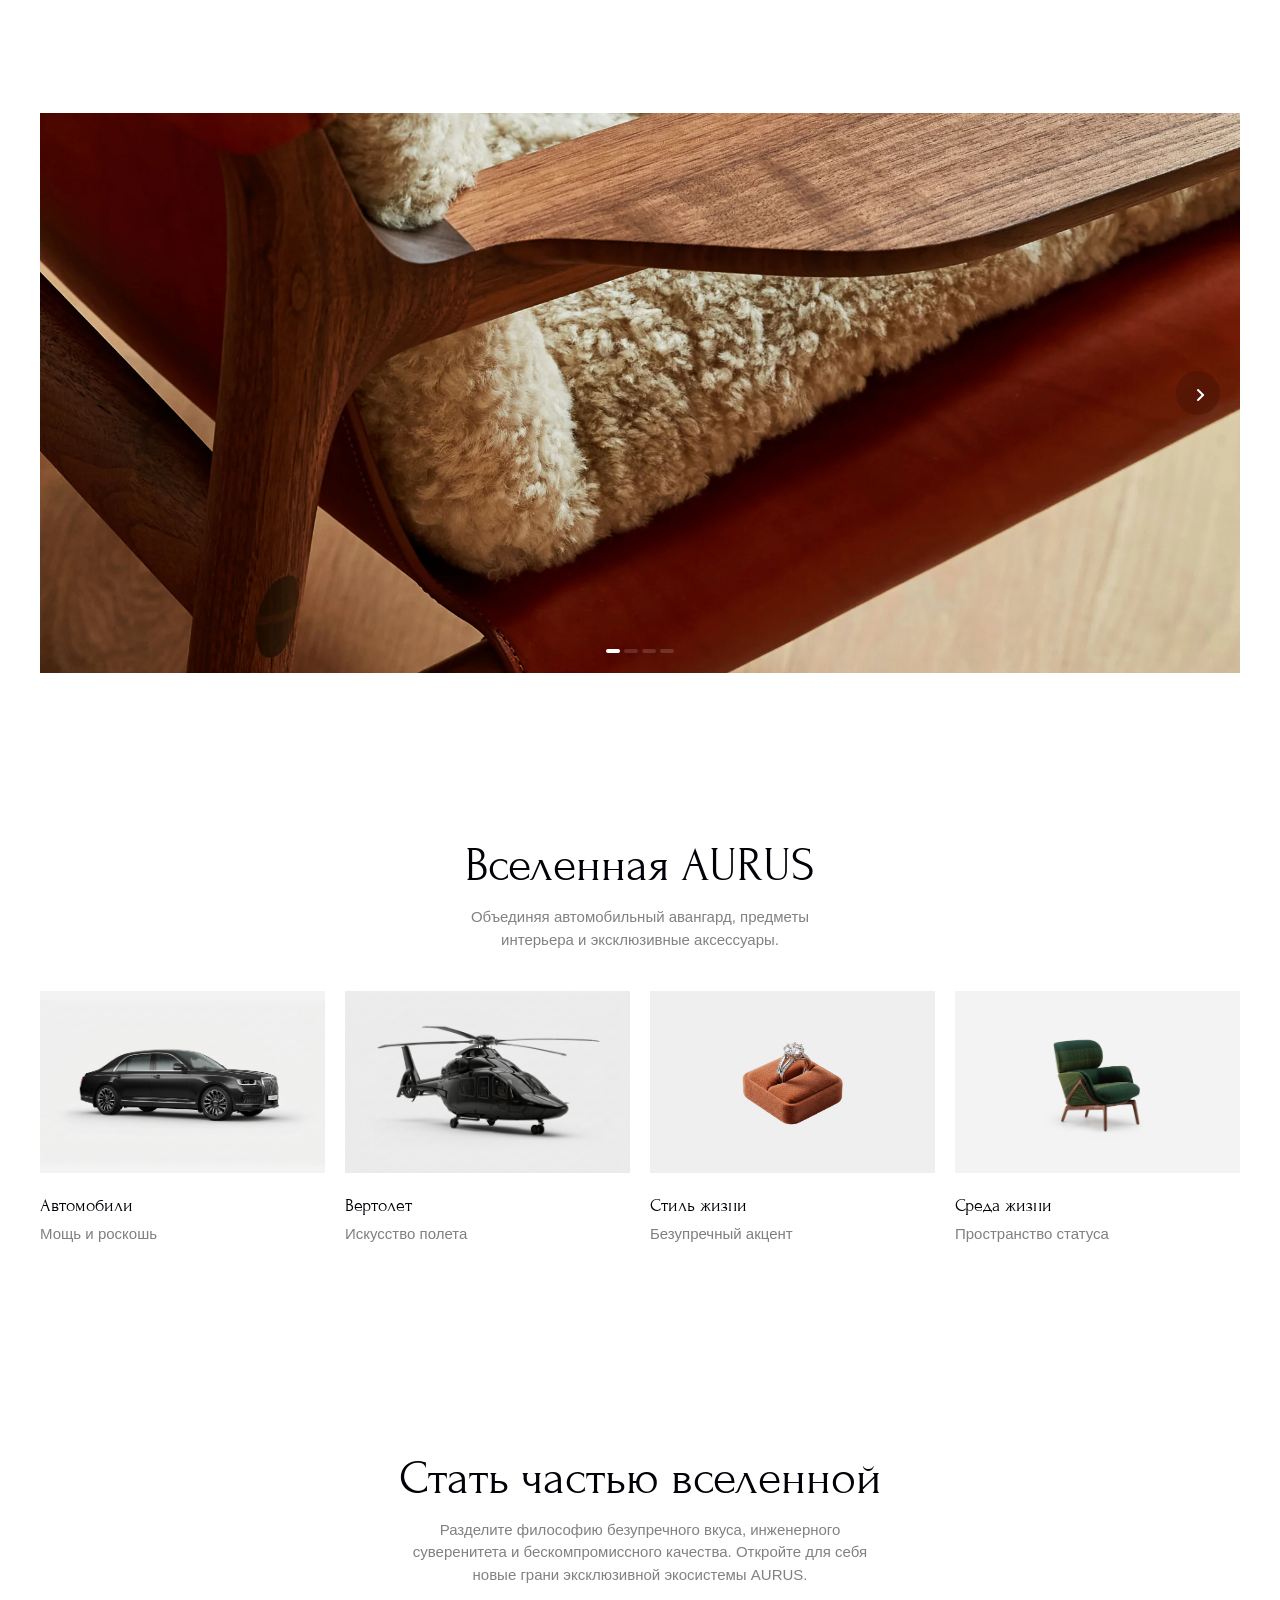
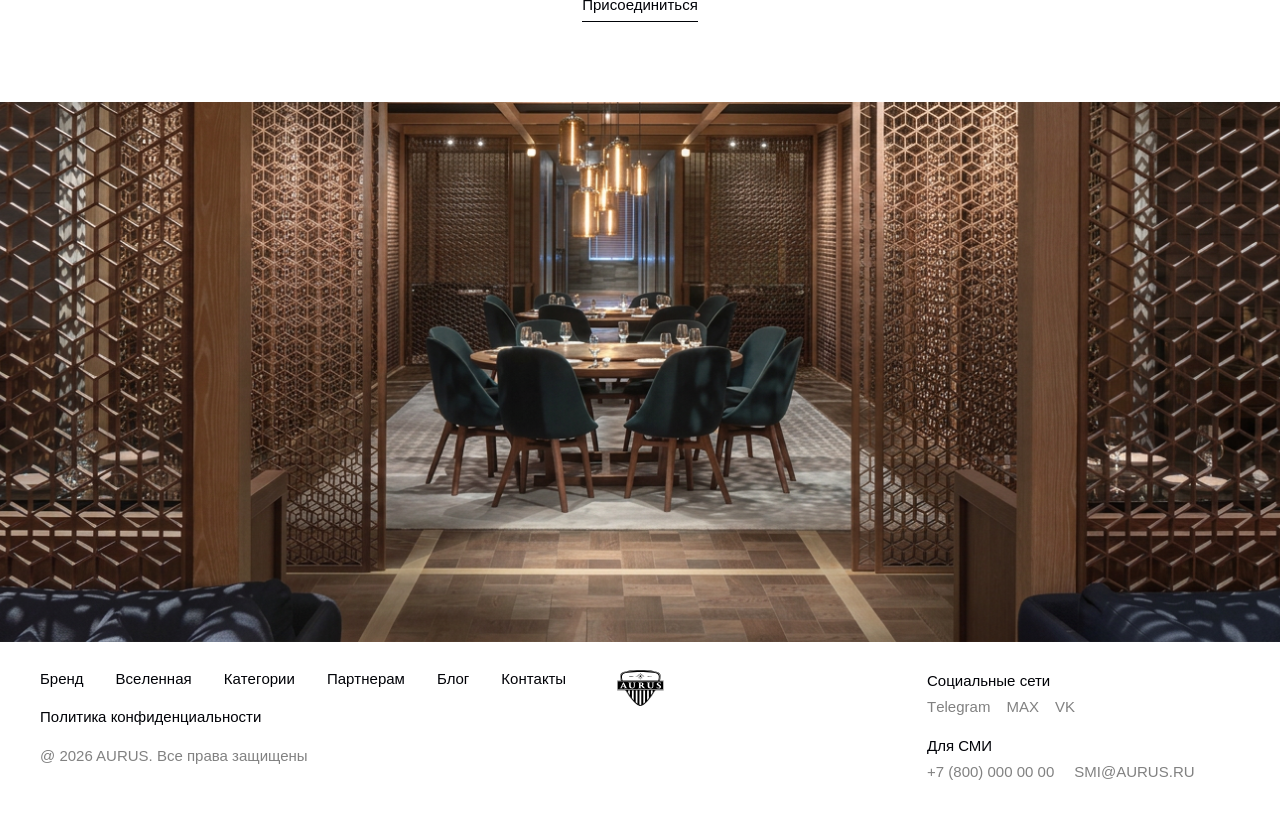
==== commit 37f8f985: "Match the body type to the layouts and keep narrow screens on a desktop notice. Co-authored-by: Curs" ====
--- a/index.html
+++ b/index.html
@@ -8,10 +8,24 @@
       name="description"
       content="Кресло Albireo Chair, созданное дизайнером Anthony Guerrée: гибкая система посадки с мягкими изгибами и высокой спинкой."
     />
+    <link rel="icon" href="favicon.ico" />
+    <link rel="preconnect" href="https://fonts.googleapis.com" />
+    <link rel="preconnect" href="https://fonts.gstatic.com" crossorigin />
+    <link
+      href="https://fonts.googleapis.com/css2?family=Inter:wght@400&display=swap"
+      rel="stylesheet"
+    />
     <link rel="stylesheet" href="css/style.css" />
     <script src="js/main.js" defer></script>
   </head>
   <body id="top">
+    <div class="desktop-gate">
+      <img class="desktop-gate__logo" src="images/logo.svg" alt="AURUS" width="218" height="32" />
+      <p class="desktop-gate__title">Только с компьютера</p>
+      <p class="desktop-gate__text">
+        Страница доступна только с десктопа для наилучшего опыта.
+      </p>
+    </div>
     <header class="site-header">
       <div class="site-header__bar">
         <button
--- a/css/style.css
+++ b/css/style.css
@@ -6,15 +6,6 @@
   font-display: swap;
 }
 
-/* Helvetica Neue is specified in the file and could not be exported.
-   Liberation Sans is the local substitute, served from /fonts. */
-@font-face {
-  font-family: "Liberation Sans";
-  src: url("../fonts/LiberationSans-Regular.ttf") format("truetype");
-  font-weight: 400;
-  font-style: normal;
-  font-display: swap;
-}
 
 :root {
   --color-text-primary: #000207;
@@ -30,7 +21,7 @@
   --color-scrim: rgba(0, 0, 0, 0.5);
 
   --font-heading: Forum, "Times New Roman", serif;
-  --font-body: "Liberation Sans", "Helvetica Neue", Arial, sans-serif;
+  --font-body: "Helvetica Neue", Helvetica, Inter, Arial, sans-serif;
 
   --type-hero-size: 80px;
   --type-hero-line: 1.35;
@@ -993,3 +984,92 @@
   color: var(--color-text-secondary);
   text-decoration: none;
 }
+
+.site-nav a.letter-link,
+.site-footer__menu a.letter-link,
+.site-footer__legal.letter-link,
+.site-footer__contacts a.letter-link {
+  flex-direction: row;
+  align-items: baseline;
+}
+
+.letter-link::after {
+  content: none;
+}
+
+.letter-link .char {
+  position: relative;
+  display: inline-block;
+}
+
+.letter-link .char::after {
+  content: "";
+  position: absolute;
+  right: 0;
+  bottom: -1px;
+  left: 0;
+  height: 1px;
+  background: currentColor;
+  transform: scaleX(0);
+  transform-origin: left center;
+  transition: transform 0.28s var(--ease-out);
+  transition-delay: calc((var(--n) - var(--i) - 1) * 34ms);
+}
+
+.letter-link:hover .char::after,
+.letter-link:focus-visible .char::after {
+  transform: scaleX(1);
+  transform-origin: left center;
+  transition-delay: calc(var(--i) * 34ms);
+}
+
+.desktop-gate {
+  display: none;
+}
+
+@media (max-width: 1199px) {
+  .desktop-gate {
+    position: fixed;
+    inset: 0;
+    z-index: 80;
+    display: flex;
+    flex-direction: column;
+    align-items: center;
+    justify-content: center;
+    gap: 20px;
+    padding: 40px 28px;
+    background: var(--color-bg-primary);
+    text-align: center;
+  }
+
+  .desktop-gate__logo {
+    width: 164px;
+    height: auto;
+  }
+
+  .desktop-gate__title {
+    margin: 8px 0 0;
+    font-family: var(--font-heading);
+    font-size: 36px;
+    font-weight: 400;
+    line-height: 1.25;
+  }
+
+  .desktop-gate__text {
+    max-width: 320px;
+    margin: 0;
+    color: var(--color-text-secondary);
+    font-size: 15px;
+    line-height: 1.5;
+  }
+
+  body {
+    overflow: hidden;
+  }
+}
+
+@media (prefers-reduced-motion: reduce) {
+  .letter-link .char::after {
+    transition: none;
+  }
+}
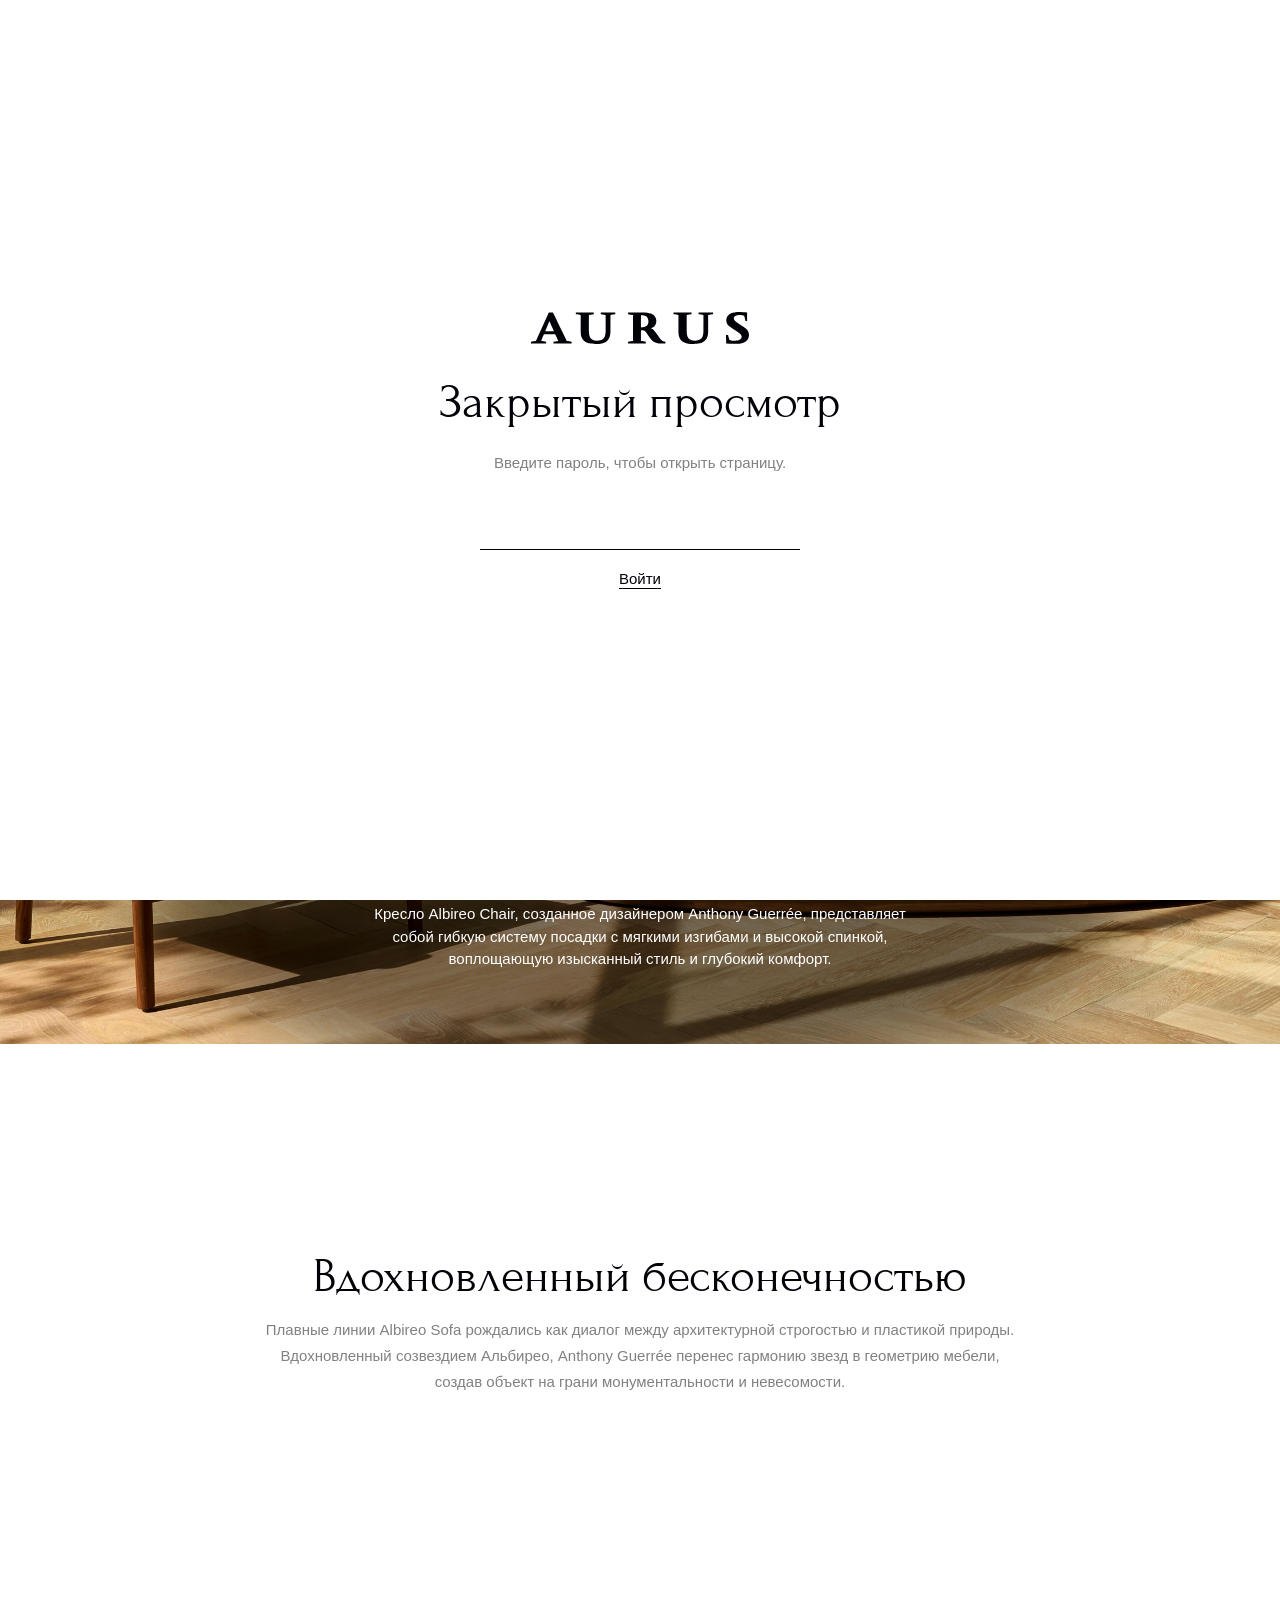
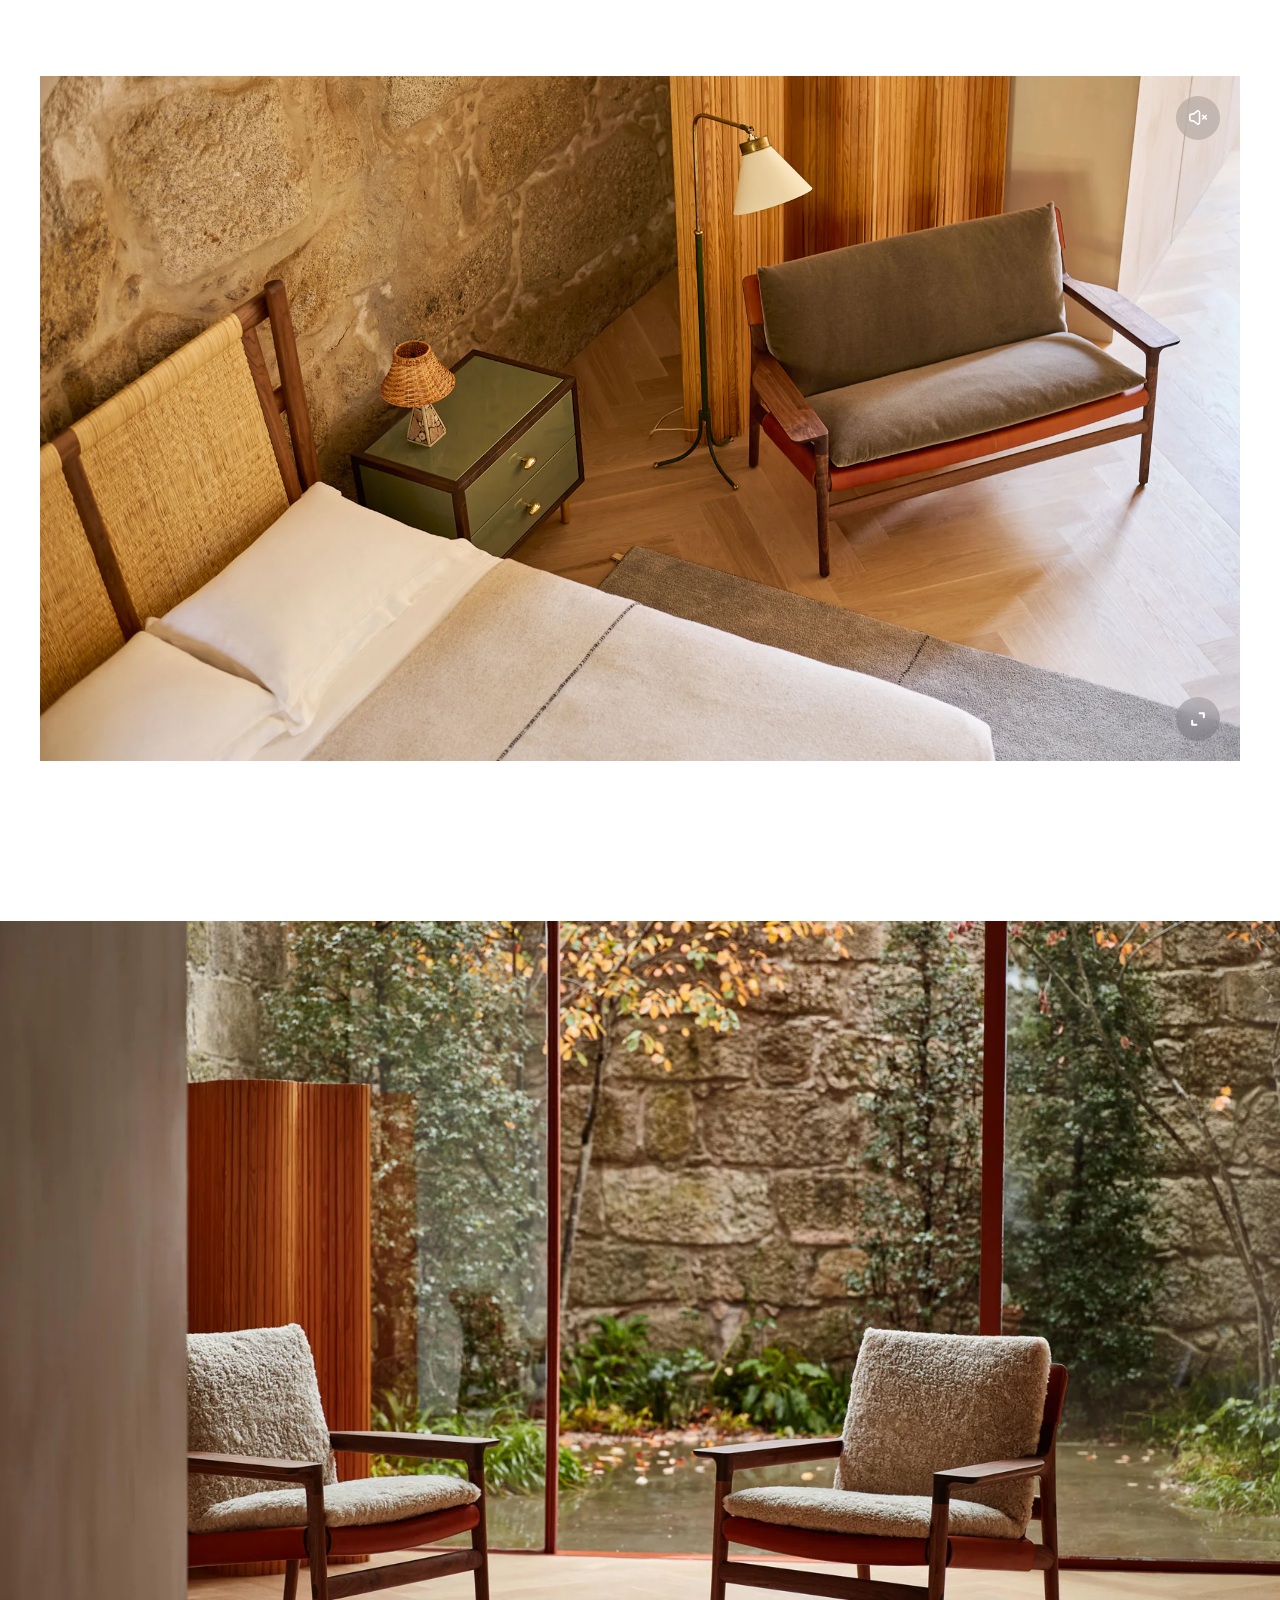
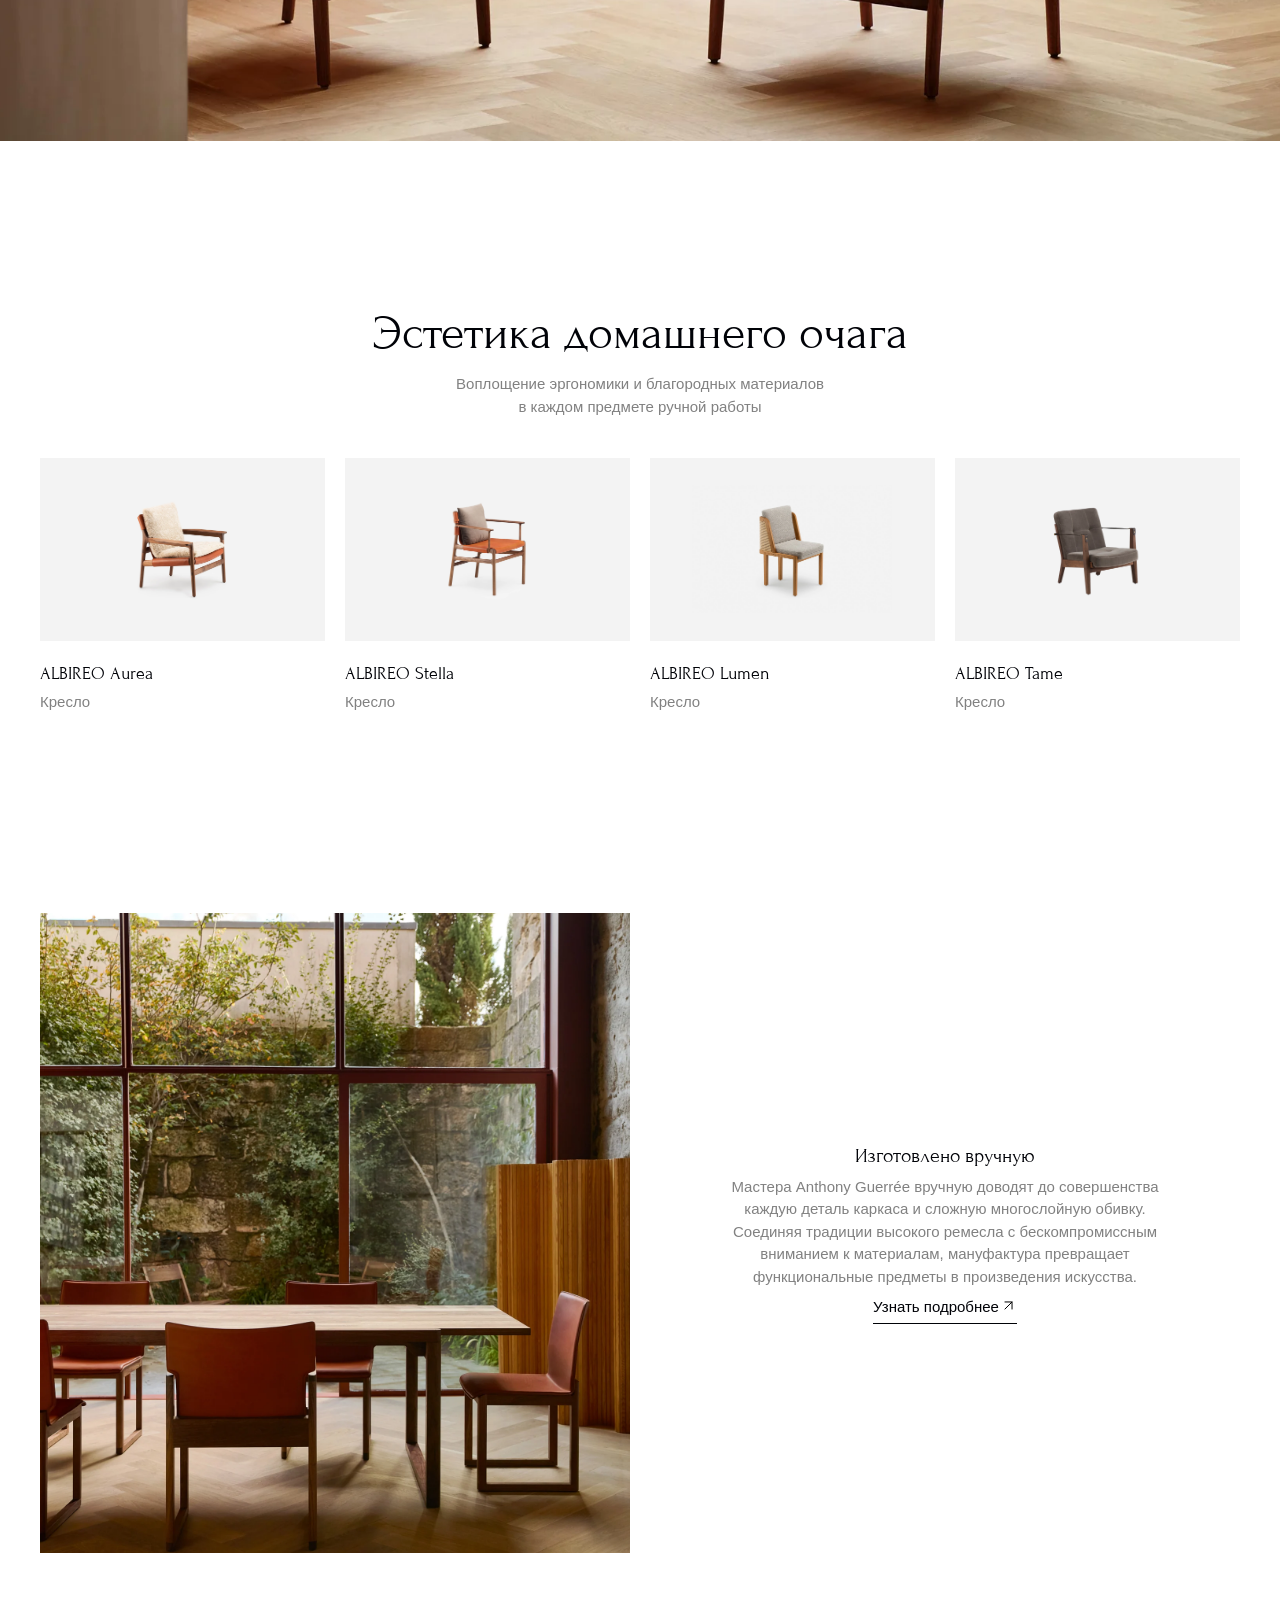
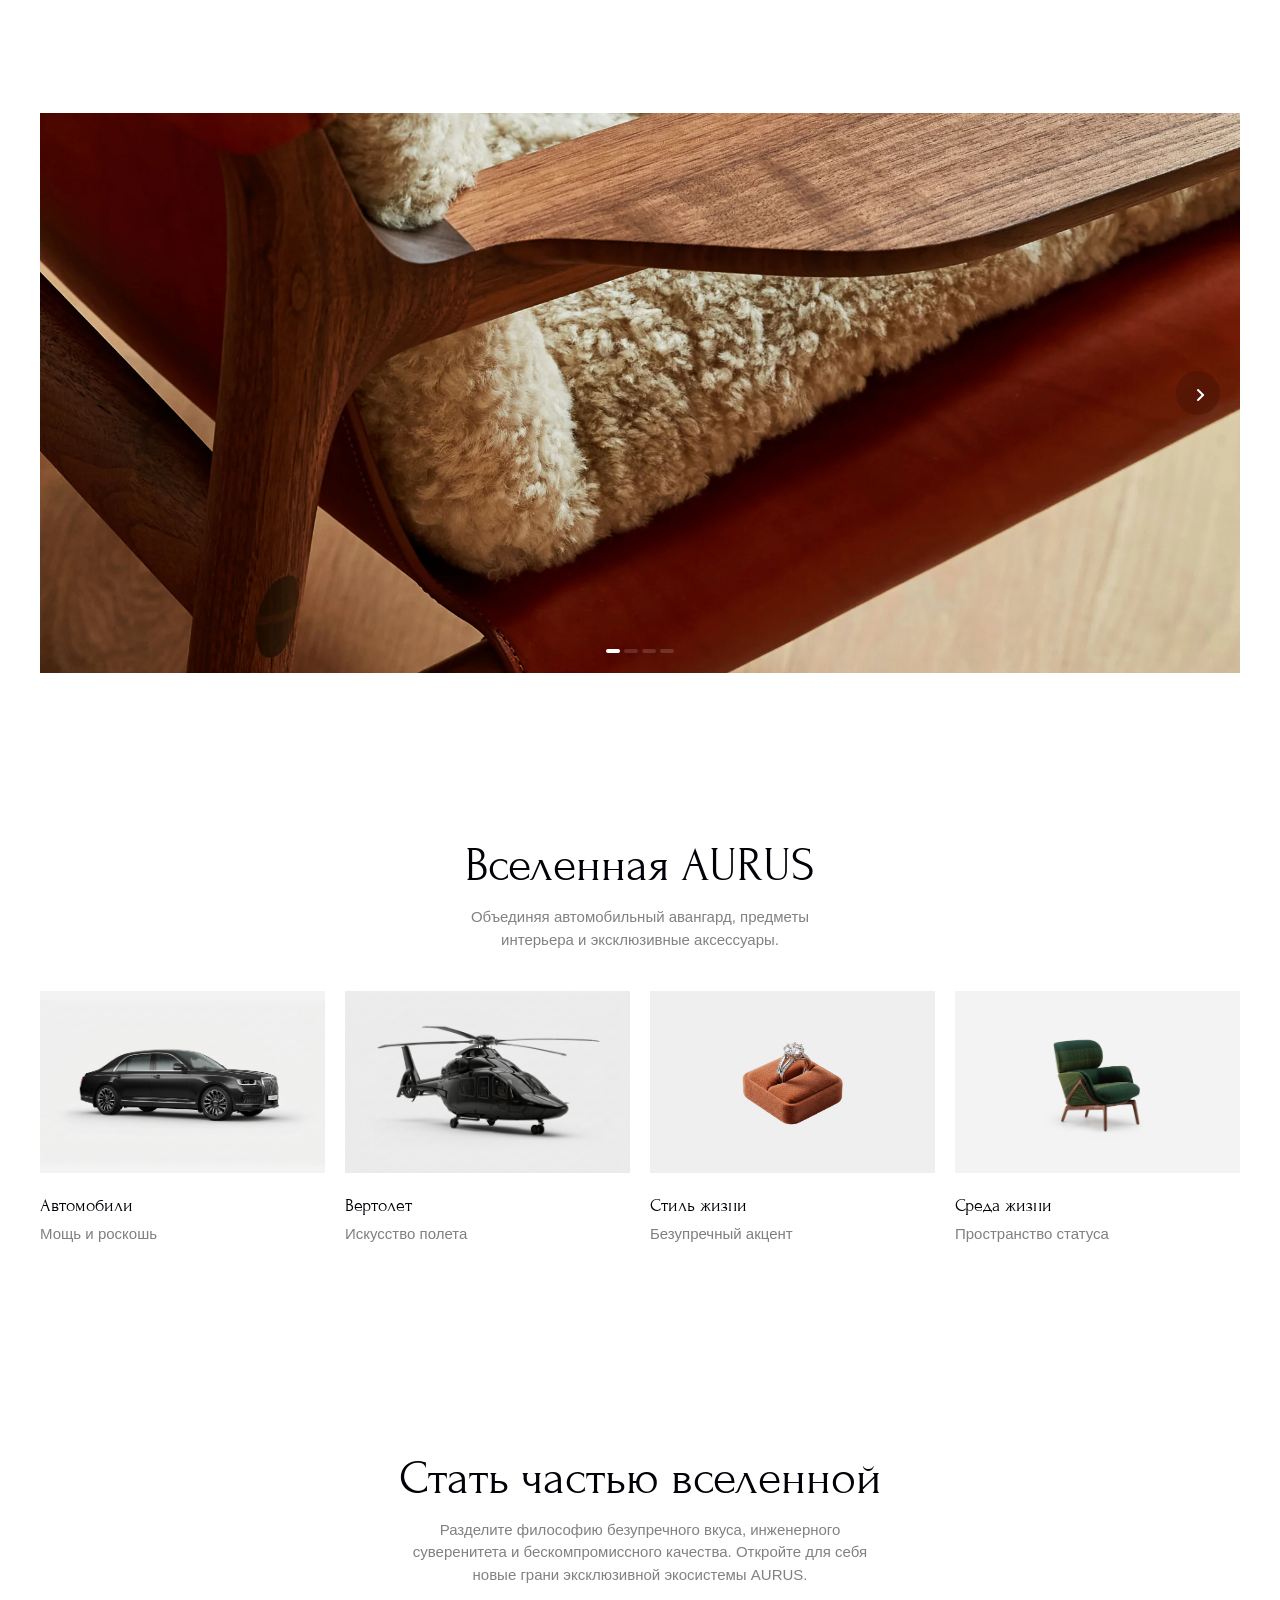
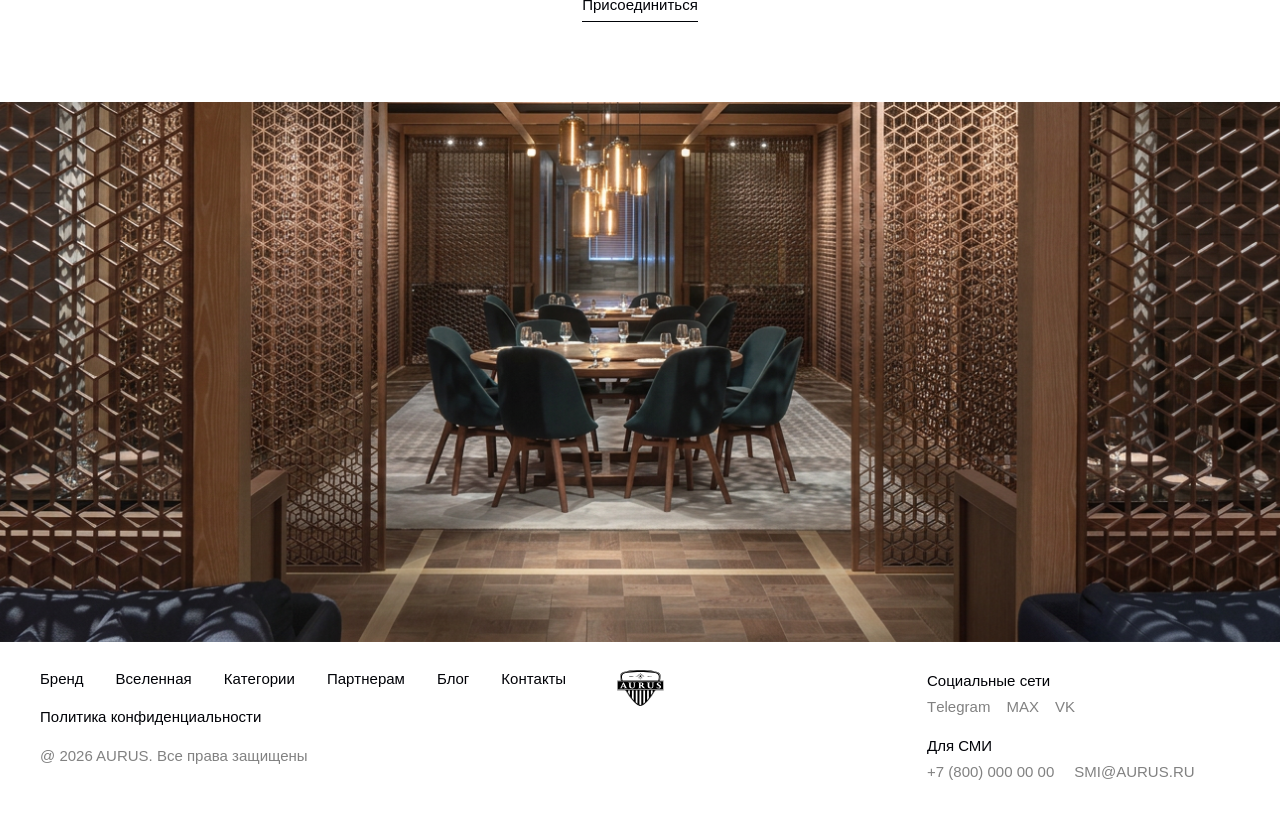
==== commit d691c76f: "Keep the preview closed until a visitor enters the password. Co-authored-by: Cursor <cursoragent@cur" ====
--- a/index.html
+++ b/index.html
@@ -8,7 +8,15 @@
       name="description"
       content="Кресло Albireo Chair, созданное дизайнером Anthony Guerrée: гибкая система посадки с мягкими изгибами и высокой спинкой."
     />
+    <meta name="robots" content="noindex" />
     <link rel="icon" href="favicon.ico" />
+    <script>
+      try {
+        if (localStorage.getItem("aurus-access") === "1") {
+          document.documentElement.classList.add("is-unlocked");
+        }
+      } catch (error) {}
+    </script>
     <link rel="preconnect" href="https://fonts.googleapis.com" />
     <link rel="preconnect" href="https://fonts.gstatic.com" crossorigin />
     <link
@@ -19,6 +27,23 @@
     <script src="js/main.js" defer></script>
   </head>
   <body id="top">
+    <div class="access-gate">
+      <img class="access-gate__logo" src="images/logo.svg" alt="AURUS" width="218" height="32" />
+      <p class="access-gate__title">Закрытый просмотр</p>
+      <p class="access-gate__text">Введите пароль, чтобы открыть страницу.</p>
+      <form class="access-gate__form" id="access-form">
+        <label class="sr-only" for="access-password">Пароль</label>
+        <input
+          id="access-password"
+          type="password"
+          name="password"
+          autocomplete="current-password"
+          required
+        />
+        <button type="submit">Войти</button>
+        <p class="access-gate__error" hidden>Неверный пароль</p>
+      </form>
+    </div>
     <div class="desktop-gate">
       <img class="desktop-gate__logo" src="images/logo.svg" alt="AURUS" width="218" height="32" />
       <p class="desktop-gate__title">Только с компьютера</p>
--- a/css/style.css
+++ b/css/style.css
@@ -1023,6 +1023,99 @@
   transition-delay: calc(var(--i) * 34ms);
 }
 
+.access-gate {
+  position: fixed;
+  inset: 0;
+  z-index: 100;
+  display: flex;
+  flex-direction: column;
+  align-items: center;
+  justify-content: center;
+  gap: 20px;
+  padding: 40px 28px;
+  background: var(--color-bg-primary);
+  text-align: center;
+}
+
+html.is-unlocked .access-gate {
+  display: none;
+}
+
+html:not(.is-unlocked) body {
+  overflow: hidden;
+}
+
+.access-gate__logo {
+  width: 218px;
+  height: auto;
+}
+
+.access-gate__title {
+  margin: 8px 0 0;
+  font-family: var(--font-heading);
+  font-size: 48px;
+  font-weight: 400;
+  line-height: 1.25;
+}
+
+@media (max-width: 1199px) {
+  .access-gate__logo {
+    width: 164px;
+  }
+
+  .access-gate__title {
+    font-size: 36px;
+  }
+}
+
+.access-gate__text {
+  max-width: 360px;
+  margin: 0;
+  color: var(--color-text-secondary);
+  font-size: 15px;
+  line-height: 1.5;
+}
+
+.access-gate__form {
+  display: flex;
+  flex-direction: column;
+  align-items: center;
+  gap: 16px;
+  width: min(320px, 100%);
+  margin-top: 8px;
+}
+
+.access-gate__form input {
+  width: 100%;
+  padding: 12px 0;
+  border: 0;
+  border-bottom: 1px solid var(--color-text-primary);
+  background: transparent;
+  color: var(--color-text-primary);
+  font: inherit;
+  text-align: center;
+  outline: none;
+}
+
+.access-gate__form input:focus {
+  border-bottom-color: var(--color-text-primary);
+}
+
+.access-gate__form button {
+  margin-top: 4px;
+  font-size: 15px;
+  line-height: 1.25;
+  text-decoration: underline;
+  text-underline-offset: 4px;
+}
+
+.access-gate__error {
+  margin: 0;
+  color: var(--color-semantic-error);
+  font-size: 14px;
+  line-height: 1.4;
+}
+
 .desktop-gate {
   display: none;
 }
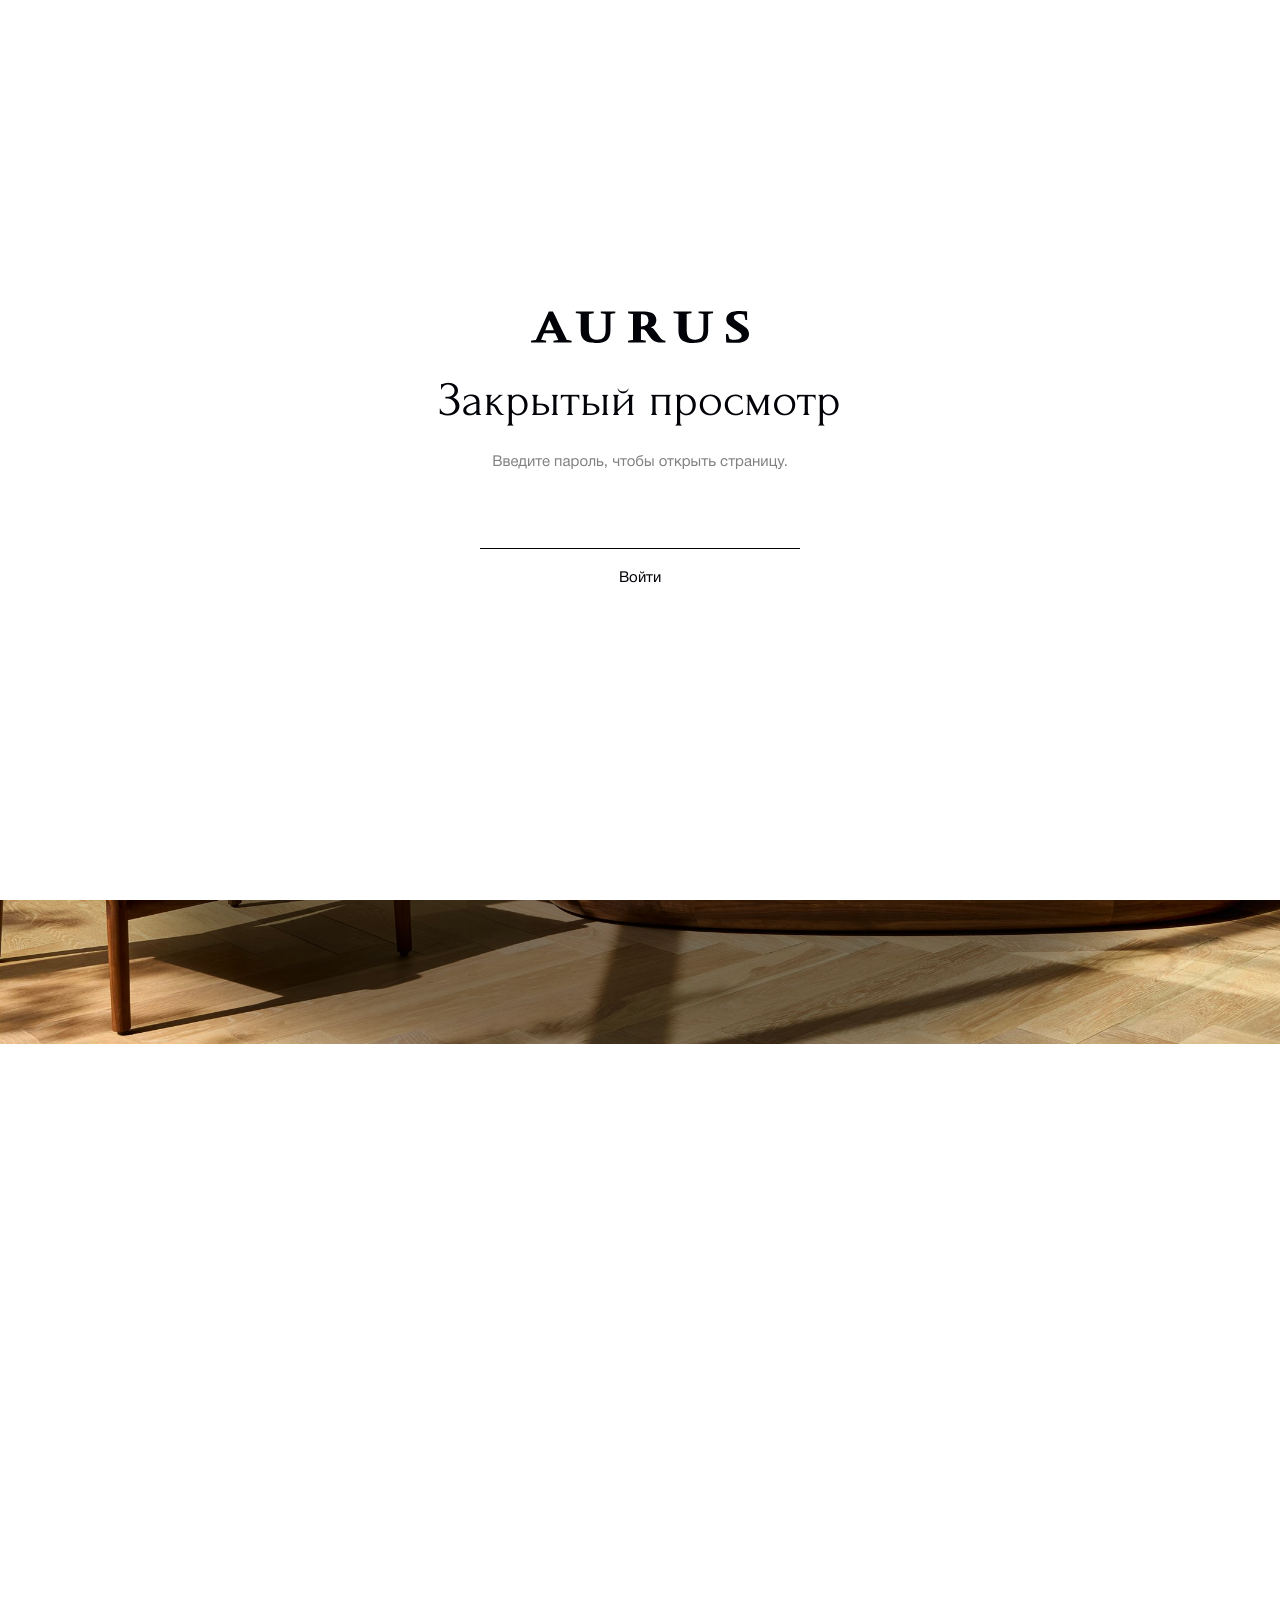
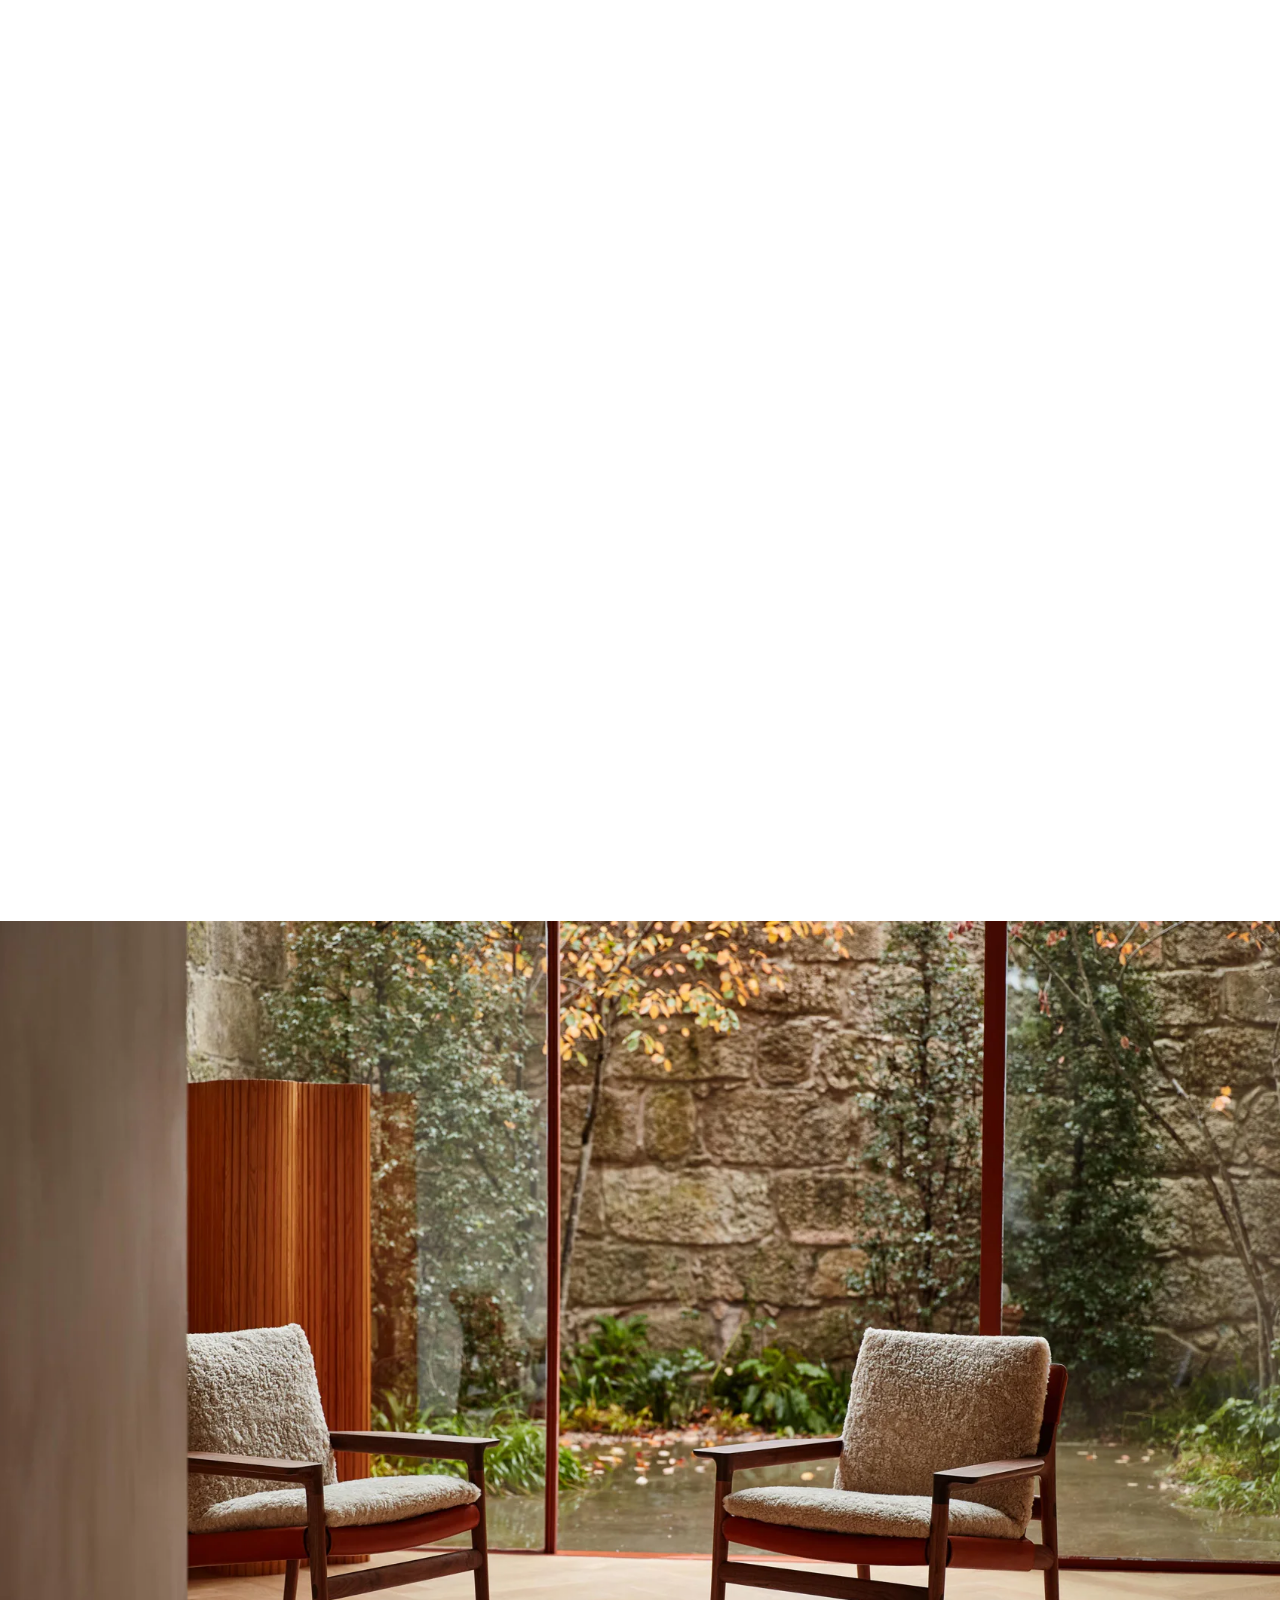
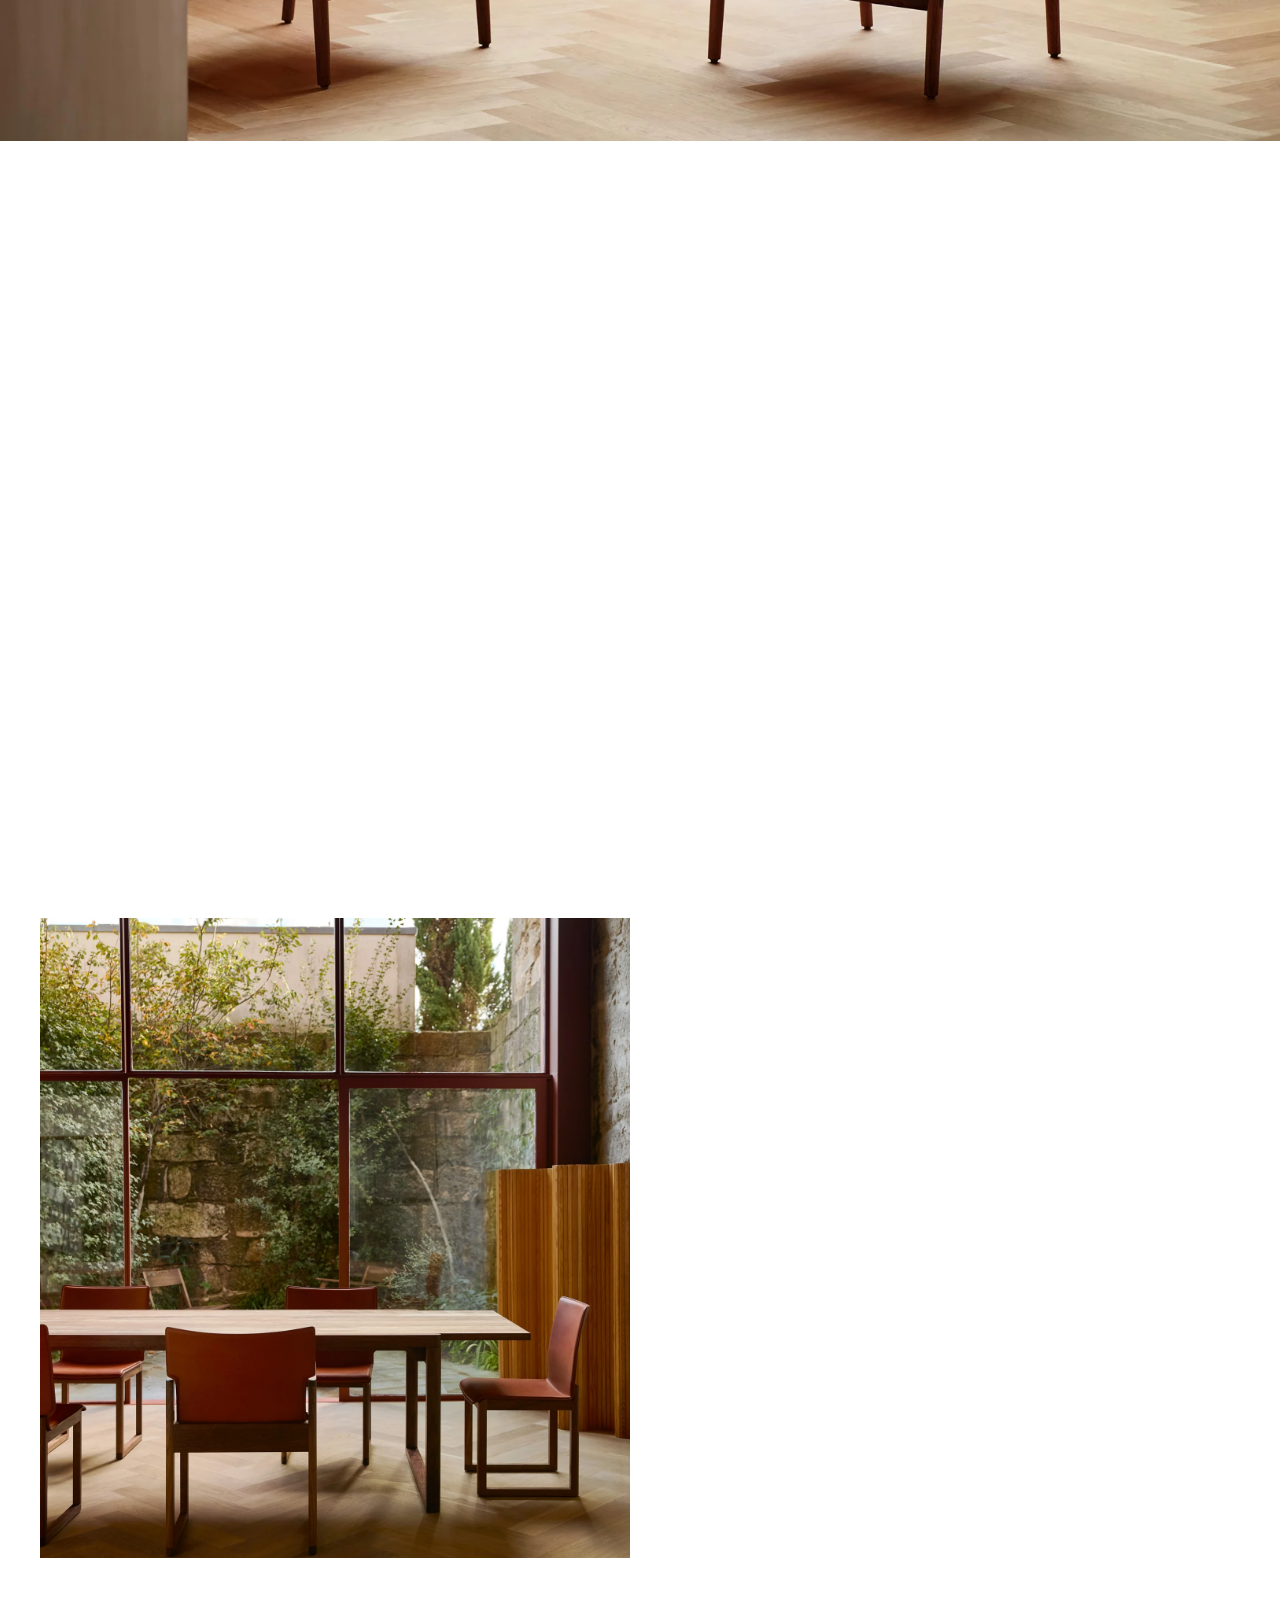
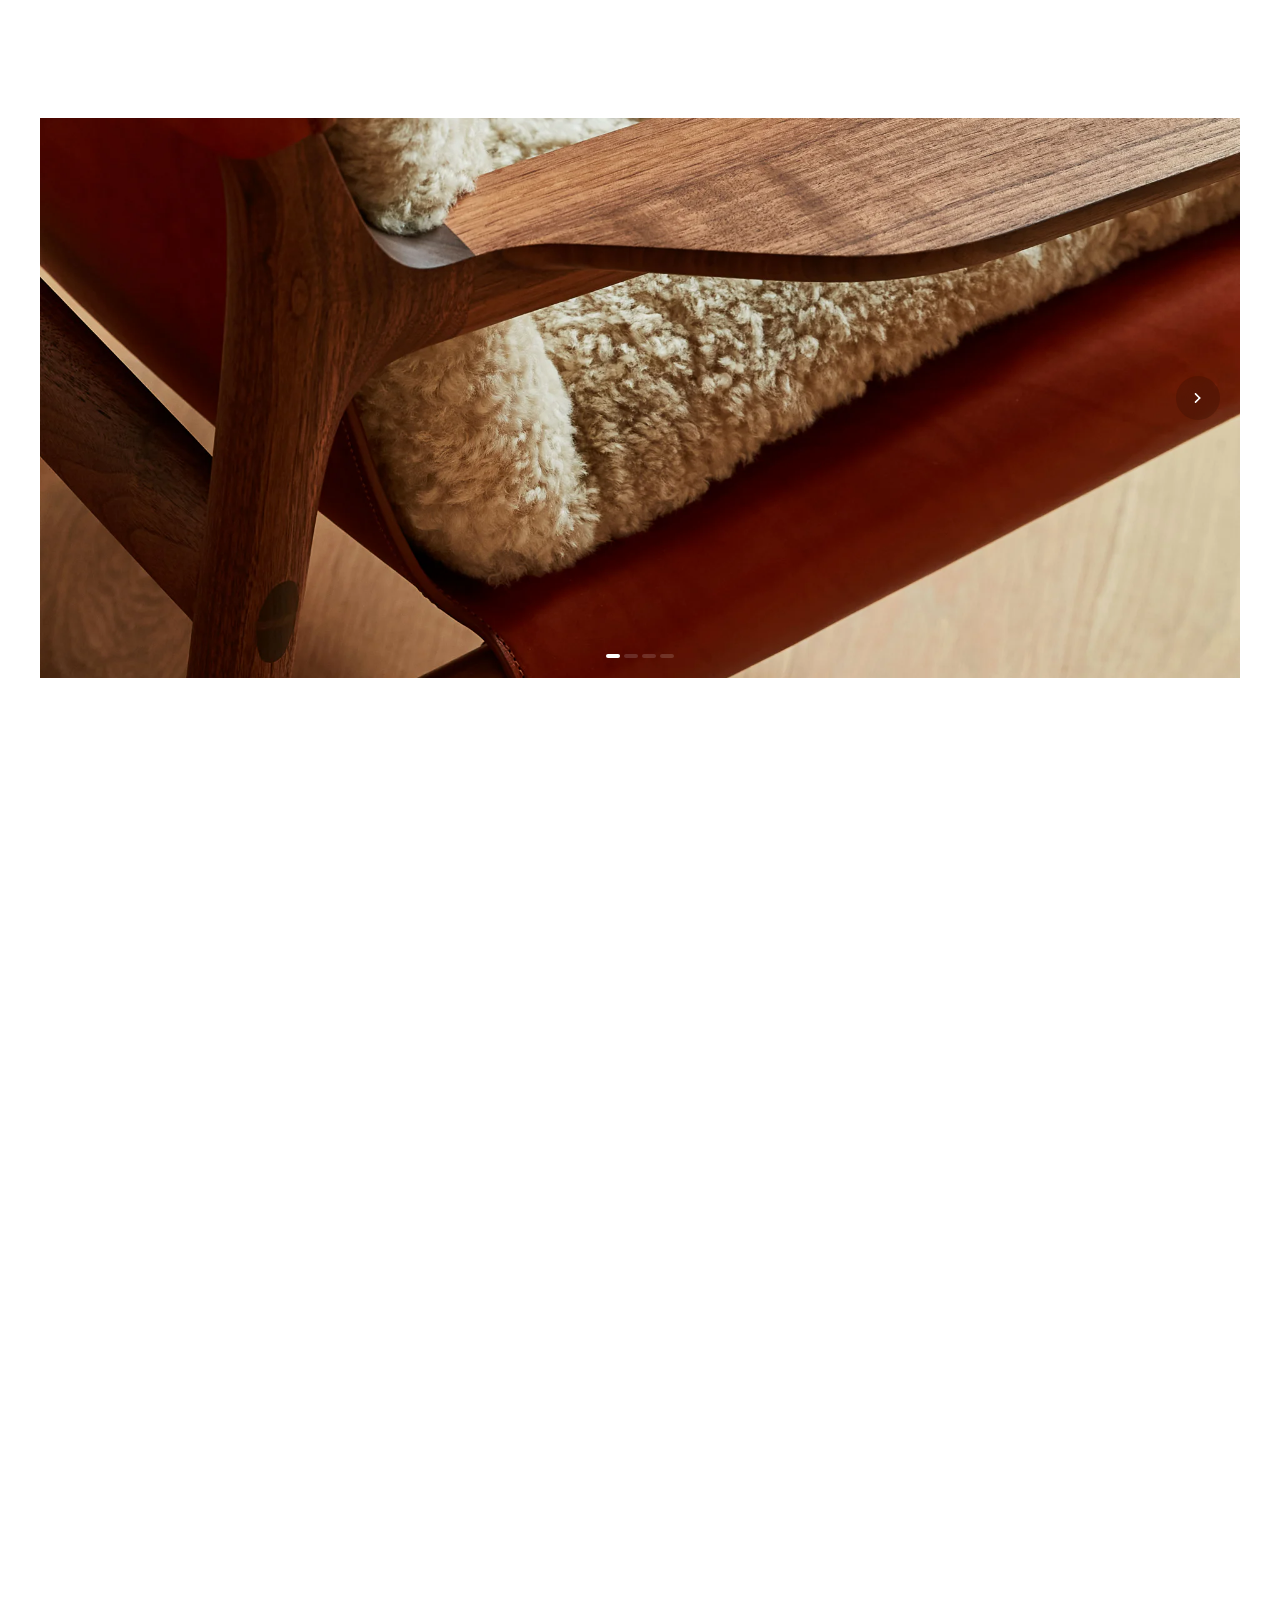
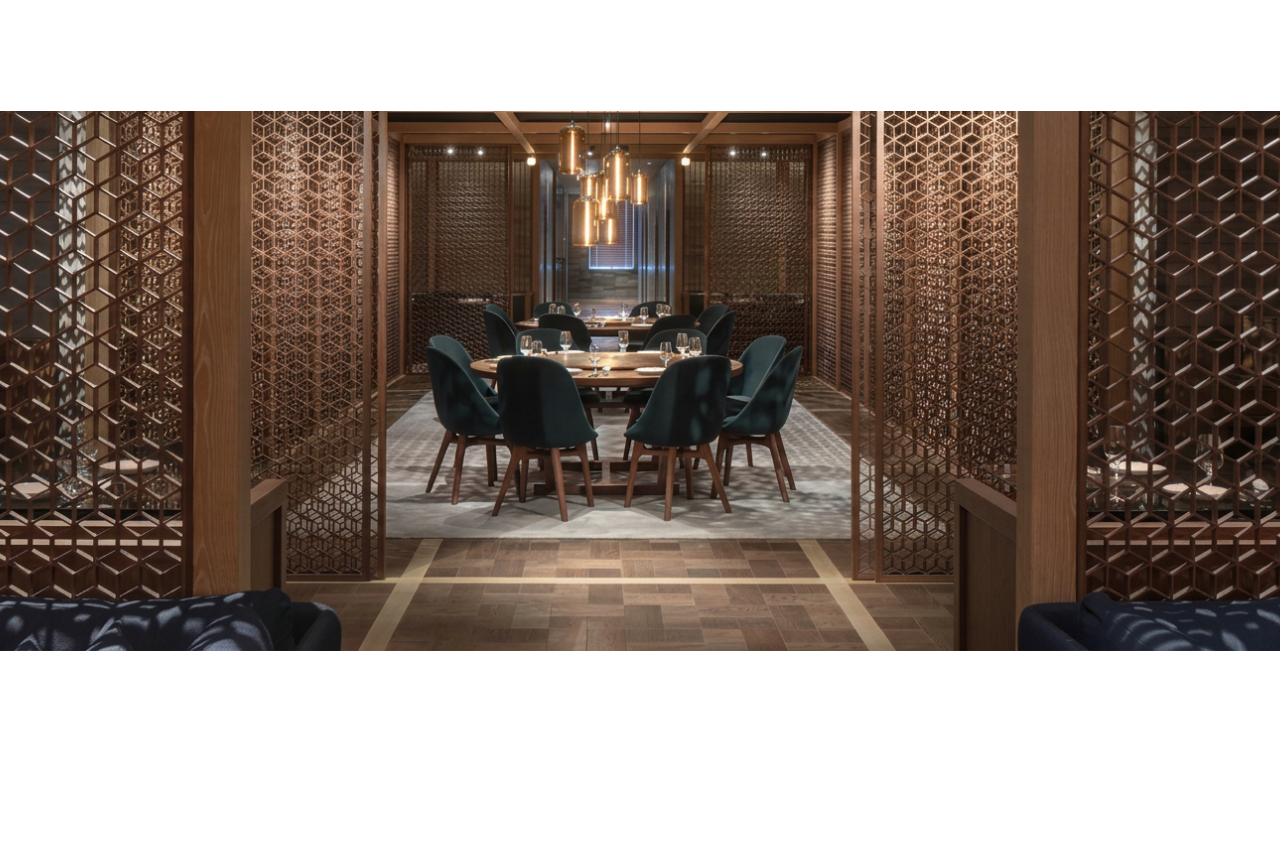
==== commit 3df79a1b: "Publish the current concept as the main site preview. Co-authored-by: Cursor <cursoragent@cursor.com" ====
--- a/index.html
+++ b/index.html
@@ -3,7 +3,7 @@
   <head>
     <meta charset="UTF-8" />
     <meta name="viewport" content="width=device-width, initial-scale=1" />
-    <title>ALBIREO CHAIR SYSTEM — AURUS</title>
+    <title>ADV x AURUS Concept</title>
     <meta
       name="description"
       content="Кресло Albireo Chair, созданное дизайнером Anthony Guerrée: гибкая система посадки с мягкими изгибами и высокой спинкой."
@@ -16,15 +16,14 @@
           document.documentElement.classList.add("is-unlocked");
         }
       } catch (error) {}
+      document.documentElement.classList.add("is-motion");
     </script>
-    <link rel="preconnect" href="https://fonts.googleapis.com" />
-    <link rel="preconnect" href="https://fonts.gstatic.com" crossorigin />
-    <link
-      href="https://fonts.googleapis.com/css2?family=Inter:wght@400&display=swap"
-      rel="stylesheet"
-    />
     <link rel="stylesheet" href="css/style.css" />
+    <link rel="stylesheet" href="css/vendor/lenis.css" />
+    <link rel="stylesheet" href="css/experiment.css" />
+    <script src="js/vendor/lenis.min.js" defer></script>
     <script src="js/main.js" defer></script>
+    <script src="js/experiment.js" defer></script>
   </head>
   <body id="top">
     <div class="access-gate">
@@ -46,9 +45,9 @@
     </div>
     <div class="desktop-gate">
       <img class="desktop-gate__logo" src="images/logo.svg" alt="AURUS" width="218" height="32" />
-      <p class="desktop-gate__title">Только с компьютера</p>
       <p class="desktop-gate__text">
-        Страница доступна только с десктопа для наилучшего опыта.
+        Используйте компьютер или ноутбук<br />
+        для наилучшего опыта
       </p>
     </div>
     <header class="site-header">
@@ -65,12 +64,63 @@
 
         <nav class="site-nav" id="site-menu" aria-label="Основное меню">
           <ul class="site-nav__list">
-            <li><a href="./#brand">Бренд</a></li>
-            <li><a href="./#universe">Вселенная</a></li>
-            <li><a href="./#categories">Категории</a></li>
-            <li><a href="./#partners">Партнерам</a></li>
-            <li><a href="./#blog">Блог</a></li>
-            <li><a href="./#contacts">Контакты</a></li>
+            <li><a href="#brand">Бренд</a></li>
+            <li><a href="#universe">Вселенная</a></li>
+            <li class="site-nav__item site-nav__item--categories">
+              <a href="#categories" aria-expanded="false" aria-controls="categories-menu">Категории</a>
+              <div class="page-scrim" aria-hidden="true"></div>
+              <div class="cat-menu" id="categories-menu">
+                <div class="cat-menu__nav">
+                  <div class="cat-menu__group">
+                    <p class="cat-menu__title">Стиль жизни</p>
+                    <ul class="cat-menu__list">
+                      <li><a class="cat-menu__link" href="#categories"><span class="cat-menu__label">Часы</span><span class="cat-menu__arrow" aria-hidden="true"></span></a></li>
+                      <li><a class="cat-menu__link" href="#categories"><span class="cat-menu__label">Одежда</span><span class="cat-menu__arrow" aria-hidden="true"></span></a></li>
+                      <li><a class="cat-menu__link" href="#categories"><span class="cat-menu__label">Вода</span><span class="cat-menu__arrow" aria-hidden="true"></span></a></li>
+                      <li><a class="cat-menu__link" href="#categories"><span class="cat-menu__label">Фарфор</span><span class="cat-menu__arrow" aria-hidden="true"></span></a></li>
+                    </ul>
+                  </div>
+                  <div class="cat-menu__group">
+                    <p class="cat-menu__title">Среда жизни</p>
+                    <ul class="cat-menu__list">
+                      <li><a class="cat-menu__link" href="#categories"><span class="cat-menu__label">Девелопмент</span><span class="cat-menu__arrow" aria-hidden="true"></span></a></li>
+                      <li><a class="cat-menu__link" href="#categories"><span class="cat-menu__label">Климатическая техника</span><span class="cat-menu__arrow" aria-hidden="true"></span></a></li>
+                      <li><a class="cat-menu__link" href="#categories"><span class="cat-menu__label">Мебель</span><span class="cat-menu__arrow" aria-hidden="true"></span></a></li>
+                      <li><a class="cat-menu__link" href="#categories"><span class="cat-menu__label">Лифты</span><span class="cat-menu__arrow" aria-hidden="true"></span></a></li>
+                    </ul>
+                  </div>
+                  <div class="cat-menu__group">
+                    <p class="cat-menu__title">Автомобили</p>
+                    <ul class="cat-menu__list">
+                      <li><a class="cat-menu__link" href="#categories"><span class="cat-menu__label">Обновленный Senat</span><span class="cat-menu__arrow" aria-hidden="true"></span></a></li>
+                      <li><a class="cat-menu__link" href="#categories"><span class="cat-menu__label">Senat Limousine</span><span class="cat-menu__arrow" aria-hidden="true"></span></a></li>
+                      <li><a class="cat-menu__link" href="#categories"><span class="cat-menu__label">Senat Long</span><span class="cat-menu__arrow" aria-hidden="true"></span></a></li>
+                      <li><a class="cat-menu__link" href="#categories"><span class="cat-menu__label">Senat</span><span class="cat-menu__arrow" aria-hidden="true"></span></a></li>
+                      <li><a class="cat-menu__link" href="#categories"><span class="cat-menu__label">Komendant</span><span class="cat-menu__arrow" aria-hidden="true"></span></a></li>
+                      <li><a class="cat-menu__link" href="#categories"><span class="cat-menu__label">Бронированные модели</span><span class="cat-menu__arrow" aria-hidden="true"></span></a></li>
+                    </ul>
+                  </div>
+                  <div class="cat-menu__group">
+                    <p class="cat-menu__title">Вертолет</p>
+                    <ul class="cat-menu__list">
+                      <li><a class="cat-menu__link" href="#categories"><span class="cat-menu__label">Ansat</span><span class="cat-menu__arrow" aria-hidden="true"></span></a></li>
+                    </ul>
+                  </div>
+                </div>
+                <div class="cat-menu__media">
+                  <a class="cat-menu__photo" href="#categories">
+                    <img src="images/menu-senat.png" alt="Автомобиль AURUS Senat" width="425" height="272" />
+                  </a>
+                  <a class="cat-menu__photo" href="#categories">
+                    <img src="images/menu-ansat.png" alt="Вертолет AURUS Ansat" width="425" height="272" />
+                  </a>
+                </div>
+              </div>
+            </li>
+            <li><a href="#boutique">Бутик</a></li>
+            <li><a href="#partners">Партнерам</a></li>
+            <li><a href="#blog">Блог</a></li>
+            <li><a href="#contacts">Контакты</a></li>
           </ul>
         </nav>
 
@@ -127,20 +177,28 @@
 
       <section class="band scene" aria-label="Гостиная Albireo">
         <div class="media-frame">
-          <img
+          <video
             class="media-frame__photo"
-            src="images/albireo-scene.png"
-            alt="Гостиная с диваном и креслом Albireo"
+            src="images/handmade__sela_chair%20(720p).mp4"
+            poster="images/albireo-scene.png"
             width="1920"
             height="1277"
-          />
+            autoplay
+            muted
+            loop
+            playsinline
+            aria-label="Гостиная с диваном и креслом Albireo"
+          ></video>
           <button
             class="volume media-frame__mute"
             type="button"
             aria-pressed="true"
             aria-label="Без звука"
           >
-            <img src="images/icon-volume-off.svg" alt="" width="19" height="17" />
+            <span class="control-icon">
+              <img class="control-icon__off" src="images/volume-off.svg" alt="" width="20" height="20" />
+              <img class="control-icon__on" src="images/volume-up.svg" alt="" width="20" height="20" />
+            </span>
           </button>
           <button
             class="round-button media-frame__expand"
@@ -149,7 +207,10 @@
             aria-pressed="false"
             aria-label="На весь экран"
           >
-            <img src="images/icon-expand.svg" alt="" width="20" height="20" />
+            <span class="control-icon">
+              <img class="control-icon__off" src="images/arrow-expand.svg" alt="" width="20" height="20" />
+              <img class="control-icon__on" src="images/arrow-shrink.svg" alt="" width="20" height="20" />
+            </span>
           </button>
         </div>
       </section>
@@ -184,7 +245,7 @@
                 />
               </div>
               <div class="product-card__copy">
-                <h3 class="product-card__title">ALBIREO Aurea</h3>
+                <h3 class="product-card__title">ALBIREO Aurea<span class="product-card__arrow" aria-hidden="true"></span></h3>
                 <p>Кресло</p>
               </div>
             </article>
@@ -200,7 +261,7 @@
                 />
               </div>
               <div class="product-card__copy">
-                <h3 class="product-card__title">ALBIREO Stella</h3>
+                <h3 class="product-card__title">ALBIREO Stella<span class="product-card__arrow" aria-hidden="true"></span></h3>
                 <p>Кресло</p>
               </div>
             </article>
@@ -216,7 +277,7 @@
                 />
               </div>
               <div class="product-card__copy">
-                <h3 class="product-card__title">ALBIREO Lumen</h3>
+                <h3 class="product-card__title">ALBIREO Lumen<span class="product-card__arrow" aria-hidden="true"></span></h3>
                 <p>Кресло</p>
               </div>
             </article>
@@ -232,7 +293,7 @@
                 />
               </div>
               <div class="product-card__copy">
-                <h3 class="product-card__title">ALBIREO Tame</h3>
+                <h3 class="product-card__title">ALBIREO Tame<span class="product-card__arrow" aria-hidden="true"></span></h3>
                 <p>Кресло</p>
               </div>
             </article>
@@ -268,11 +329,32 @@
       <section class="band gallery" aria-label="Детали кресла" data-gallery>
         <div class="gallery__frame">
           <img
-            class="gallery__photo"
-            src="images/albireo-detail.png"
-            alt="Деревянный каркас и меховая обивка кресла Albireo"
+            class="gallery__photo is-active"
+            src="images/aliberio_item_1.webp"
+            alt="Деревянный каркас, меховая обивка и кожаный ремень кресла Albireo"
             width="1920"
             height="1280"
+          />
+          <img
+            class="gallery__photo"
+            src="images/aliberio_item_2.webp"
+            alt="Спальня с кроватью и диваном Albireo у каменной стены"
+            width="1920"
+            height="1277"
+          />
+          <img
+            class="gallery__photo"
+            src="images/aliberio_item_3.webp"
+            alt="Диван Albireo у каменной стены и деревянной ширмы"
+            width="1920"
+            height="1277"
+          />
+          <img
+            class="gallery__photo"
+            src="images/aliberio_item_4.webp"
+            alt="Банкетка и пуф Albireo у каменной стены"
+            width="1920"
+            height="1277"
           />
           <div class="gallery__dots">
             <button
@@ -286,10 +368,11 @@
             <button class="gallery__dot" type="button" data-dot aria-label="Слайд 3"></button>
             <button class="gallery__dot" type="button" data-dot aria-label="Слайд 4"></button>
           </div>
-          <button class="round-button gallery__next" type="button" data-next aria-label="Следующий слайд">
-            <span class="round-button__glyph">
-              <img src="images/icon-arrow-right.svg" alt="" width="24" height="24" />
-            </span>
+          <button class="round-button gallery__nav gallery__nav--prev is-hidden" type="button" data-prev aria-label="Предыдущий слайд" aria-hidden="true" disabled>
+            <img src="images/left-arrow.svg" alt="" width="20" height="20" />
+          </button>
+          <button class="round-button gallery__nav gallery__nav--next" type="button" data-next aria-label="Следующий слайд">
+            <img src="images/right-arrow.svg" alt="" width="20" height="20" />
           </button>
         </div>
       </section>
@@ -313,7 +396,7 @@
                 />
               </div>
               <div class="product-card__copy">
-                <h3 class="product-card__title">Автомобили</h3>
+                <h3 class="product-card__title">Автомобили<span class="product-card__arrow" aria-hidden="true"></span></h3>
                 <p>Мощь и роскошь</p>
               </div>
             </article>
@@ -329,7 +412,7 @@
                 />
               </div>
               <div class="product-card__copy">
-                <h3 class="product-card__title">Вертолет</h3>
+                <h3 class="product-card__title">Вертолет<span class="product-card__arrow" aria-hidden="true"></span></h3>
                 <p>Искусство полета</p>
               </div>
             </article>
@@ -345,7 +428,7 @@
                 />
               </div>
               <div class="product-card__copy">
-                <h3 class="product-card__title">Стиль жизни</h3>
+                <h3 class="product-card__title">Стиль жизни<span class="product-card__arrow" aria-hidden="true"></span></h3>
                 <p>Безупречный акцент</p>
               </div>
             </article>
@@ -361,7 +444,7 @@
                 />
               </div>
               <div class="product-card__copy">
-                <h3 class="product-card__title">Среда жизни</h3>
+                <h3 class="product-card__title">Среда жизни<span class="product-card__arrow" aria-hidden="true"></span></h3>
                 <p>Пространство статуса</p>
               </div>
             </article>
@@ -398,12 +481,12 @@
     <footer class="band site-footer" id="footer">
       <div class="site-footer__brand">
         <nav class="site-footer__menu" aria-label="Меню в подвале">
-          <a href="./#brand">Бренд</a>
-          <a href="./#universe">Вселенная</a>
-          <a href="./#categories">Категории</a>
-          <a href="./#partners">Партнерам</a>
-          <a href="./#blog">Блог</a>
-          <a href="./#contacts">Контакты</a>
+          <a href="#brand">Бренд</a>
+          <a href="#universe">Вселенная</a>
+          <a href="#categories">Категории</a>
+          <a href="#partners">Партнерам</a>
+          <a href="#blog">Блог</a>
+          <a href="#contacts">Контакты</a>
         </nav>
         <a class="site-footer__legal" href="#footer">Политика конфиденциальности</a>
         <p class="site-footer__copy">@ 2026 AURUS. Все права защищены</p>
--- a/css/style.css
+++ b/css/style.css
@@ -1,6 +1,14 @@
 @font-face {
   font-family: Forum;
   src: url("../fonts/Forum-Regular.ttf") format("truetype");
+  font-weight: 400;
+  font-style: normal;
+  font-display: swap;
+}
+
+@font-face {
+  font-family: "Helvetica Neue";
+  src: url("../fonts/helvetica-neue-regular.ttf") format("truetype");
   font-weight: 400;
   font-style: normal;
   font-display: swap;
@@ -21,7 +29,7 @@
   --color-scrim: rgba(0, 0, 0, 0.5);
 
   --font-heading: Forum, "Times New Roman", serif;
-  --font-body: "Helvetica Neue", Helvetica, Inter, Arial, sans-serif;
+  --font-body: "Helvetica Neue", Helvetica, Arial, sans-serif;
 
   --type-hero-size: 80px;
   --type-hero-line: 1.35;
@@ -59,6 +67,9 @@
   --radius-md: 12px;
   --radius-pill: 100px;
   --ease-out: cubic-bezier(0.16, 1, 0.3, 1);
+  --ease-soft: cubic-bezier(0.4, 0, 0.2, 1);
+  --motion: 0.4s;
+  --fade: 0.6s;
   --transition: all 0.5s var(--ease-out);
 }
 
@@ -79,8 +90,12 @@
   font-family: var(--font-body);
   font-size: var(--type-body-size);
   font-weight: 400;
+  font-synthesis: none;
   line-height: var(--type-body-line);
   letter-spacing: var(--type-body-tracking);
+  text-rendering: geometricPrecision;
+  -webkit-font-smoothing: antialiased;
+  -moz-osx-font-smoothing: grayscale;
 }
 
 img {
@@ -98,7 +113,32 @@
   padding: 0;
   border: 0;
   background: none;
+}
+
+h1,
+h2,
+h3,
+.access-gate__title,
+.desktop-gate__title {
+  font-family: var(--font-heading);
+  font-weight: 400;
+}
+
+p,
+li,
+label,
+input {
+  font-family: var(--font-body);
+}
+
+a[href],
+button,
+label[for] {
   cursor: pointer;
+}
+
+button:disabled {
+  cursor: default;
 }
 
 ul {
@@ -227,18 +267,31 @@
   transition: var(--transition);
 }
 
-.site-nav a::after {
+.site-nav a::after,
+.site-footer__menu a::after,
+.site-footer__legal::after,
+.site-footer__contacts a::after,
+.access-gate__form button::after {
   content: "";
   width: 100%;
   height: 1px;
-  background: var(--color-text-primary);
-  opacity: 0;
-  transition: var(--transition);
+  background: currentColor;
+  transform: scaleX(0);
+  transform-origin: center;
+  transition: transform 0.85s var(--ease-out);
 }
 
 .site-nav a:hover::after,
-.site-nav a:focus-visible::after {
-  opacity: 1;
+.site-nav a:focus-visible::after,
+.site-footer__menu a:hover::after,
+.site-footer__menu a:focus-visible::after,
+.site-footer__legal:hover::after,
+.site-footer__legal:focus-visible::after,
+.site-footer__contacts a:hover::after,
+.site-footer__contacts a:focus-visible::after,
+.access-gate__form button:hover::after,
+.access-gate__form button:focus-visible::after {
+  transform: scaleX(1);
 }
 
 .logo {
@@ -274,8 +327,6 @@
 }
 
 .icon-button img,
-.volume img,
-.round-button img,
 .text-link__icon img,
 .site-footer__mark img {
   width: auto;
@@ -283,10 +334,36 @@
   max-width: none;
 }
 
-.icon-button:hover,
-.volume:hover,
-.logo:hover {
-  opacity: 0.6;
+.control-icon {
+  display: grid;
+  width: 20px;
+  height: 20px;
+}
+
+.control-icon img {
+  grid-area: 1 / 1;
+  width: 20px;
+  height: 20px;
+  max-width: none;
+  transition: opacity var(--fade) var(--ease-soft);
+}
+
+.control-icon__on {
+  opacity: 0;
+}
+
+.volume[aria-pressed="false"] .control-icon__off,
+.media-frame__expand[aria-pressed="true"] .control-icon__off {
+  opacity: 0;
+}
+
+.volume[aria-pressed="false"] .control-icon__on,
+.media-frame__expand[aria-pressed="true"] .control-icon__on {
+  opacity: 1;
+}
+
+.volume:hover {
+  opacity: 0.72;
 }
 
 .hero {
@@ -368,6 +445,12 @@
   background: rgba(0, 0, 0, 0.35);
 }
 
+@media (max-width: 1680px) and (min-width: 1361px) {
+  .site-nav__list {
+    gap: 16px;
+  }
+}
+
 @media (max-width: 1360px) {
   :root {
     --space-page: 40px;
@@ -383,14 +466,6 @@
     justify-self: start;
   }
 
-  .site-tools {
-    display: none;
-  }
-
-  .site-header__bar {
-    grid-template-columns: var(--icon-size) 1fr var(--icon-size);
-  }
-
   .logo {
     justify-self: center;
   }
@@ -399,6 +474,7 @@
     position: fixed;
     inset: var(--header-height) 0 0 0;
     z-index: 30;
+    overflow: auto;
     background: var(--color-bg-primary);
     opacity: 0;
     visibility: hidden;
@@ -633,12 +709,10 @@
   background: rgba(0, 0, 0, 0.35);
 }
 
-.round-button__glyph {
-  display: grid;
-  place-items: center;
+.gallery__nav img {
   width: 20px;
   height: 20px;
-  overflow: hidden;
+  max-width: none;
 }
 
 .media-frame__expand {
@@ -648,14 +722,21 @@
   z-index: 1;
 }
 
-.media-frame:fullscreen {
+.media-frame.is-expanded {
+  background: #000000;
+}
+
+body.media-expanded {
+  overflow: hidden;
+}
+
+video.media-frame__photo {
+  position: absolute;
+  inset: 0;
+  display: block;
   width: 100%;
   height: 100%;
-  background: #000000;
-}
-
-.media-frame:fullscreen .media-frame__photo {
-  object-fit: contain;
+  object-fit: cover;
 }
 
 .bleed {
@@ -684,8 +765,9 @@
 .product-card__media {
   position: relative;
   aspect-ratio: 425 / 272;
-  overflow: hidden;
+  overflow: clip;
   background: #f3f3f3;
+  cursor: pointer;
 }
 
 .product-card--soft .product-card__media {
@@ -694,40 +776,21 @@
 
 .product-card__media img {
   position: absolute;
-  left: 14.823529%;
-  top: 14.705882%;
-  width: 70.117647%;
-  height: 70.220588%;
+  top: 50%;
+  left: 50%;
+  width: calc(100% + 2px);
+  height: calc(100% + 2px);
   max-width: none;
   object-fit: cover;
-}
-
-.product-card--cutout .product-card__media img,
-.product-card--ring .product-card__media img {
-  object-fit: contain;
-}
-
-.product-card--fill .product-card__media img,
-.product-card--car .product-card__media img {
-  left: 0;
-  top: 0;
-  width: 100%;
-  height: 100%;
-}
-
-.product-card--car .product-card__media img {
-  object-fit: contain;
-}
-
-.product-card--fill .product-card__media img {
-  object-fit: cover;
-}
-
-.product-card--ring .product-card__media img {
-  left: 17.647059%;
-  top: 18.014706%;
-  width: 64.705882%;
-  height: 58.455882%;
+  transform: translate3d(-50%, -50%, 0) scale(1);
+  transform-origin: center;
+  backface-visibility: hidden;
+  transition: transform 0.7s var(--ease-out);
+}
+
+.product-card__media:hover img,
+.product-card__media:focus-within img {
+  transform: translate3d(-50%, -50%, 0) scale(1.05);
 }
 
 .product-card__copy {
@@ -735,11 +798,35 @@
 }
 
 .product-card__title {
-  margin: 0;
+  display: inline-flex;
+  align-items: center;
+  gap: 4px;
+  margin: 0;
+  cursor: pointer;
   font-family: var(--font-heading);
   font-size: 18px;
   font-weight: 400;
   line-height: 1;
+}
+
+.product-card__arrow {
+  width: 16px;
+  height: 16px;
+  flex: none;
+  background: currentColor;
+  opacity: 0;
+  transform: translateX(-3px);
+  pointer-events: none;
+  transition: opacity var(--motion) var(--ease-out), transform var(--motion) var(--ease-out);
+  -webkit-mask: url("../images/arrow-right-2.svg") center / contain no-repeat;
+  mask: url("../images/arrow-right-2.svg") center / contain no-repeat;
+}
+
+.product-card__media:hover ~ .product-card__copy .product-card__arrow,
+.product-card__media:focus-within ~ .product-card__copy .product-card__arrow,
+.product-card__title:hover .product-card__arrow {
+  opacity: 1;
+  transform: translateX(0);
 }
 
 .product-card__copy p {
@@ -794,10 +881,6 @@
   transition: var(--transition);
 }
 
-.text-link:hover {
-  opacity: 0.6;
-}
-
 .text-link__row {
   display: inline-flex;
   align-items: flex-start;
@@ -819,6 +902,13 @@
   height: 1px;
   margin-top: 3px;
   background: currentColor;
+  transform: translateY(0);
+  transition: transform var(--motion) var(--ease-out);
+}
+
+.text-link:hover .text-link__line,
+.text-link:focus-visible .text-link__line {
+  transform: translateY(-2px);
 }
 
 .text-link:focus-visible,
@@ -834,13 +924,35 @@
 }
 
 .gallery__photo {
+  position: absolute;
+  inset: 0;
+  z-index: 0;
   height: 100%;
+  opacity: 0;
+  transform: scale(1.035);
+  transform-origin: center center;
+  backface-visibility: hidden;
+  transition: opacity 1.05s cubic-bezier(0.4, 0, 0.2, 1), transform 1.25s cubic-bezier(0.16, 1, 0.3, 1);
+}
+
+.gallery__photo.is-base {
+  z-index: 1;
+  opacity: 1;
+  transform: scale(1);
+  transition: none;
+}
+
+.gallery__photo.is-active {
+  z-index: 2;
+  opacity: 1;
+  transform: scale(1);
 }
 
 .gallery__dots {
   position: absolute;
   bottom: 20px;
   left: 50%;
+  z-index: 3;
   display: flex;
   gap: 4px;
   transform: translateX(-50%);
@@ -853,18 +965,36 @@
   border-radius: 2px;
   background: rgba(255, 255, 255, 0.15);
   backdrop-filter: blur(10px);
+  transition: background-color var(--fade) var(--ease-soft);
+}
+
+.gallery__dot:hover:not(.is-active) {
+  background: rgba(255, 255, 255, 0.45);
 }
 
 .gallery__dot.is-active {
   background: #ffffff;
 }
 
-.gallery__next {
+.gallery__nav {
   position: absolute;
   top: 50%;
+  z-index: 3;
+  transform: translateY(-50%);
+  transition: opacity var(--fade) var(--ease-soft), background-color 0.5s var(--ease-out);
+}
+
+.gallery__nav.is-hidden {
+  opacity: 0;
+  pointer-events: none;
+}
+
+.gallery__nav--prev {
+  left: 20px;
+}
+
+.gallery__nav--next {
   right: 20px;
-  z-index: 1;
-  transform: translateY(-50%);
 }
 
 .join {
@@ -917,26 +1047,6 @@
   flex-direction: column;
 }
 
-.site-footer__menu a::after,
-.site-footer__legal::after,
-.site-footer__contacts a::after {
-  content: "";
-  width: 100%;
-  height: 1px;
-  background: currentColor;
-  opacity: 0;
-  transition: var(--transition);
-}
-
-.site-footer__menu a:hover::after,
-.site-footer__menu a:focus-visible::after,
-.site-footer__legal:hover::after,
-.site-footer__legal:focus-visible::after,
-.site-footer__contacts a:hover::after,
-.site-footer__contacts a:focus-visible::after {
-  opacity: 1;
-}
-
 .site-footer__legal {
   display: inline-flex;
   flex-direction: column;
@@ -985,43 +1095,6 @@
   text-decoration: none;
 }
 
-.site-nav a.letter-link,
-.site-footer__menu a.letter-link,
-.site-footer__legal.letter-link,
-.site-footer__contacts a.letter-link {
-  flex-direction: row;
-  align-items: baseline;
-}
-
-.letter-link::after {
-  content: none;
-}
-
-.letter-link .char {
-  position: relative;
-  display: inline-block;
-}
-
-.letter-link .char::after {
-  content: "";
-  position: absolute;
-  right: 0;
-  bottom: -1px;
-  left: 0;
-  height: 1px;
-  background: currentColor;
-  transform: scaleX(0);
-  transform-origin: left center;
-  transition: transform 0.28s var(--ease-out);
-  transition-delay: calc((var(--n) - var(--i) - 1) * 34ms);
-}
-
-.letter-link:hover .char::after,
-.letter-link:focus-visible .char::after {
-  transform: scaleX(1);
-  transform-origin: left center;
-  transition-delay: calc(var(--i) * 34ms);
-}
 
 .access-gate {
   position: fixed;
@@ -1102,11 +1175,13 @@
 }
 
 .access-gate__form button {
+  display: inline-flex;
+  flex-direction: column;
+  align-items: center;
   margin-top: 4px;
   font-size: 15px;
   line-height: 1.25;
-  text-decoration: underline;
-  text-underline-offset: 4px;
+  text-decoration: none;
 }
 
 .access-gate__error {
@@ -1149,7 +1224,7 @@
   }
 
   .desktop-gate__text {
-    max-width: 320px;
+    max-width: 420px;
     margin: 0;
     color: var(--color-text-secondary);
     font-size: 15px;
@@ -1162,7 +1237,19 @@
 }
 
 @media (prefers-reduced-motion: reduce) {
-  .letter-link .char::after {
+  .site-nav a::after,
+  .site-footer__menu a::after,
+  .site-footer__legal::after,
+  .site-footer__contacts a::after,
+  .access-gate__form button::after,
+  .text-link__icon,
+  .text-link__line,
+  .product-card__arrow,
+  .control-icon img,
+  .product-card__media img,
+  .gallery__photo,
+  .gallery__dot,
+  .media-frame {
     transition: none;
   }
 }
--- a/css/vendor/lenis.css
+++ b/css/vendor/lenis.css
@@ -0,0 +1 @@
+html.lenis,html.lenis body{height:auto}.lenis:not(.lenis-autoToggle).lenis-stopped{overflow:clip}.lenis.lenis-smooth [data-lenis-prevent]{overscroll-behavior:contain}.lenis.lenis-smooth iframe{pointer-events:none}.lenis.lenis-autoToggle{transition-property:overflow;transition-duration:1ms;transition-behavior:allow-discrete}
--- a/css/experiment.css
+++ b/css/experiment.css
@@ -0,0 +1,420 @@
+html.is-motion {
+  scroll-behavior: auto;
+}
+
+html.is-motion .site-header {
+  position: sticky;
+  top: 0;
+  z-index: 40;
+  background: var(--color-bg-primary);
+  box-shadow: inset 0 -1px 0 rgba(0, 0, 0, 0.1);
+}
+
+html.is-motion .site-nav a::after,
+html.is-motion .site-footer__menu a::after,
+html.is-motion .site-footer__legal::after,
+html.is-motion .site-footer__contacts a::after {
+  transform-origin: left center;
+  transition: transform 0.7s cubic-bezier(0.16, 1, 0.3, 1);
+}
+
+html.is-motion .page-scrim {
+  position: fixed;
+  top: var(--header-height);
+  right: 0;
+  bottom: 0;
+  left: 0;
+  z-index: 1;
+  background: rgba(0, 0, 0, 0.3);
+  opacity: 0;
+  pointer-events: none;
+  transition: opacity 0.7s cubic-bezier(0.16, 1, 0.3, 1);
+}
+
+html.is-motion .cat-menu {
+  position: fixed;
+  top: var(--header-height);
+  right: 0;
+  left: 0;
+  z-index: 2;
+  display: flex;
+  align-items: flex-start;
+  justify-content: space-between;
+  gap: 40px;
+  padding: 27px var(--space-page) 29px;
+  background: #ffffff;
+  opacity: 0;
+  visibility: hidden;
+  pointer-events: none;
+  transition: opacity 0.7s cubic-bezier(0.16, 1, 0.3, 1), visibility 0s linear 0.7s;
+}
+
+html.is-motion .site-nav__item--categories > a:hover ~ .page-scrim,
+html.is-motion .site-nav__item--categories:focus-within .page-scrim,
+html.is-motion .site-nav__item--categories:has(.cat-menu:hover) .page-scrim {
+  opacity: 1;
+}
+
+html.is-motion .site-nav__item--categories > a:hover ~ .cat-menu,
+html.is-motion .site-nav__item--categories:focus-within .cat-menu,
+html.is-motion .site-nav__item--categories:has(.cat-menu:hover) .cat-menu {
+  opacity: 1;
+  visibility: visible;
+  pointer-events: auto;
+  transition: opacity 0.7s cubic-bezier(0.16, 1, 0.3, 1), visibility 0s;
+}
+
+@media (min-width: 1440px) {
+  html.is-motion .site-nav {
+    display: flex;
+    align-self: stretch;
+  }
+
+  html.is-motion .site-nav__list {
+    height: 100%;
+  }
+
+  html.is-motion .site-nav__item--categories {
+    display: flex;
+    align-items: center;
+    align-self: stretch;
+  }
+
+  html.is-motion .site-nav__item--categories > a {
+    position: relative;
+  }
+
+  html.is-motion .site-nav__item--categories > a::before {
+    content: "";
+    position: absolute;
+    top: calc(100% - 1px);
+    right: -12px;
+    left: -12px;
+    height: 56px;
+    pointer-events: none;
+  }
+
+  html.is-motion .site-nav__item--categories > a:hover::before,
+  html.is-motion .site-nav__item--categories:focus-within > a::before,
+  html.is-motion .site-nav__item--categories:has(.cat-menu:hover) > a::before {
+    pointer-events: auto;
+  }
+}
+
+html.is-motion .site-nav__item--categories > a:hover::after,
+html.is-motion .site-nav__item--categories:focus-within > a::after,
+html.is-motion .site-nav__item--categories:has(.cat-menu:hover) > a::after {
+  transform: scaleX(1);
+}
+
+html.is-motion .cat-menu__nav {
+  display: flex;
+  flex: none;
+  gap: 64px;
+  margin-top: 4px;
+}
+
+html.is-motion .cat-menu__group {
+  display: flex;
+  flex-direction: column;
+  gap: 28px;
+}
+
+html.is-motion .cat-menu__title {
+  margin: 0;
+  color: var(--color-text-primary);
+  font-family: var(--font-heading);
+  font-size: var(--type-h4-size);
+  font-weight: 400;
+  line-height: var(--type-h4-line);
+}
+
+html.is-motion .cat-menu__list {
+  display: flex;
+  flex-direction: column;
+  align-items: flex-start;
+  gap: 16px;
+  margin: 0;
+  padding: 0;
+  list-style: none;
+}
+
+html.is-motion .cat-menu a::after {
+  content: none;
+}
+
+html.is-motion .cat-menu__link {
+  flex-direction: row;
+  align-items: center;
+  gap: 4px;
+}
+
+html.is-motion .cat-menu__arrow {
+  width: 16px;
+  height: 16px;
+  flex: none;
+  background: currentColor;
+  opacity: 0;
+  transform: translateX(-3px);
+  pointer-events: none;
+  transition: opacity var(--motion) var(--ease-out), transform var(--motion) var(--ease-out);
+  -webkit-mask: url("../images/arrow-right-2.svg") center / contain no-repeat;
+  mask: url("../images/arrow-right-2.svg") center / contain no-repeat;
+}
+
+html.is-motion .cat-menu__link:hover .cat-menu__arrow,
+html.is-motion .cat-menu__link:focus-visible .cat-menu__arrow {
+  opacity: 1;
+  transform: translateX(0);
+}
+
+html.is-motion .cat-menu__media {
+  display: flex;
+  flex: 1 1 auto;
+  gap: 20px;
+  justify-content: flex-end;
+  min-width: 0;
+}
+
+html.is-motion .cat-menu__photo {
+  position: relative;
+  display: block;
+  flex: 1 1 0;
+  max-width: 425px;
+  min-width: 0;
+  overflow: clip;
+  aspect-ratio: 425 / 272;
+  cursor: pointer;
+}
+
+html.is-motion .cat-menu__photo img {
+  position: absolute;
+  top: 50%;
+  left: 50%;
+  width: calc(100% + 2px);
+  height: calc(100% + 2px);
+  max-width: none;
+  object-fit: cover;
+  transform: translate3d(-50%, -50%, 0) scale(1);
+  transform-origin: center center;
+  backface-visibility: hidden;
+  transition: transform 0.7s var(--ease-out);
+}
+
+html.is-motion .cat-menu__photo:hover img,
+html.is-motion .cat-menu__photo:focus-visible img {
+  transform: translate3d(-50%, -50%, 0) scale(1.05);
+}
+
+@media (max-width: 1439px) {
+  html.is-motion {
+    --space-page: 40px;
+    --header-height: 64px;
+    --logo-width: 164px;
+    --logo-height: 24px;
+  }
+
+  html.is-motion .nav-toggle {
+    display: inline-flex;
+    align-items: center;
+    justify-content: center;
+    justify-self: start;
+  }
+
+  html.is-motion .logo {
+    justify-self: center;
+  }
+
+  html.is-motion .site-nav {
+    position: fixed;
+    inset: var(--header-height) 0 0 0;
+    z-index: 30;
+    display: block;
+    align-self: auto;
+    overflow: auto;
+    background: var(--color-bg-primary);
+    opacity: 0;
+    visibility: hidden;
+    transform: translateY(-12px);
+    pointer-events: none;
+    transition: var(--transition);
+  }
+
+  html.is-motion body.nav-open .site-nav {
+    opacity: 1;
+    visibility: visible;
+    transform: none;
+    pointer-events: auto;
+  }
+
+  html.is-motion .site-nav__list {
+    flex-direction: column;
+    align-items: flex-start;
+    height: auto;
+    gap: 16px;
+    padding: 32px var(--space-page) 40px;
+  }
+
+  html.is-motion .site-nav__list > li > a {
+    font-size: var(--type-h4-size);
+    line-height: var(--type-h4-line);
+  }
+
+  html.is-motion .page-scrim {
+    display: none;
+  }
+
+  html.is-motion .site-nav__item--categories {
+    order: 1;
+    display: block;
+    width: 100%;
+    align-self: stretch;
+  }
+
+  html.is-motion .site-nav__item--categories > a {
+    display: none;
+  }
+
+  html.is-motion .cat-menu {
+    position: static;
+    display: flex;
+    flex-direction: column;
+    gap: 28px;
+    width: 100%;
+    margin-top: 8px;
+    padding: 24px 0 0;
+    background: transparent;
+    box-shadow: inset 0 1px 0 rgba(0, 0, 0, 0.1);
+    opacity: 1;
+    visibility: visible;
+    pointer-events: auto;
+    transform: none;
+    transition: none;
+  }
+
+  html.is-motion .cat-menu__nav {
+    display: grid;
+    grid-template-columns: repeat(4, minmax(0, max-content));
+    gap: 28px 40px;
+    width: 100%;
+    margin: 0;
+  }
+
+  html.is-motion .cat-menu__group {
+    gap: 16px;
+  }
+
+  html.is-motion .cat-menu__link {
+    font-size: 15px;
+    line-height: 1.25;
+    white-space: normal;
+  }
+
+  html.is-motion .cat-menu__media {
+    flex: none;
+    justify-content: flex-start;
+    width: 100%;
+    gap: 16px;
+  }
+
+  html.is-motion .cat-menu__photo {
+    flex: 0 1 320px;
+    max-width: 320px;
+  }
+}
+
+html.is-motion .scene .media-frame {
+  opacity: 0;
+  transform: translate3d(0, 56px, 0) scale(0.84);
+  transform-origin: center center;
+  will-change: transform, opacity;
+  backface-visibility: hidden;
+}
+
+html.is-motion .product-hero__content,
+html.is-motion .section-head,
+html.is-motion .feature__copy,
+html.is-motion .product-card,
+html.is-motion .site-footer {
+  opacity: 0;
+  transform: translate3d(0, 24px, 0);
+  transition: all 0.7s cubic-bezier(0.16, 1, 0.3, 1);
+  will-change: transform;
+  backface-visibility: hidden;
+}
+
+html.is-motion .product-hero__content {
+  transform: translate3d(-50%, 24px, 0);
+}
+
+html.is-motion .is-in {
+  opacity: 1;
+  transform: translate3d(0, 0, 0);
+}
+
+html.is-motion .product-hero__content.is-in {
+  transform: translate3d(-50%, 0, 0);
+}
+
+html.is-motion .media-zoom {
+  overflow: clip;
+  width: 100%;
+}
+
+html.is-motion .bleed > .media-zoom {
+  height: 820px;
+}
+
+html.is-motion .hall > .media-zoom {
+  height: 540px;
+}
+
+html.is-motion .feature > .media-zoom {
+  height: 640px;
+  min-width: 0;
+}
+
+html.is-motion .media-zoom .bleed__photo,
+html.is-motion .media-zoom .hall__photo,
+html.is-motion .media-zoom .feature__photo {
+  display: block;
+  width: 100%;
+  height: 100%;
+  max-width: none;
+  object-fit: cover;
+}
+
+html.is-motion .product-hero__photo,
+html.is-motion .media-zoom img {
+  transform: scale(1.05);
+  transform-origin: center center;
+  will-change: transform;
+  backface-visibility: hidden;
+}
+
+@media (prefers-reduced-motion: reduce) {
+  html.is-motion .product-hero__content,
+  html.is-motion .section-head,
+  html.is-motion .feature__copy,
+  html.is-motion .product-card,
+  html.is-motion .site-footer,
+  html.is-motion .product-hero__photo,
+  html.is-motion .media-zoom img,
+  html.is-motion .scene .media-frame {
+    opacity: 1;
+    transform: none;
+    transition: none;
+    will-change: auto;
+  }
+
+  html.is-motion .page-scrim,
+  html.is-motion .cat-menu,
+  html.is-motion .cat-menu__arrow,
+  html.is-motion .cat-menu__photo img {
+    transition: none;
+  }
+
+  html.is-motion .product-hero__content {
+    transform: translateX(-50%);
+  }
+}
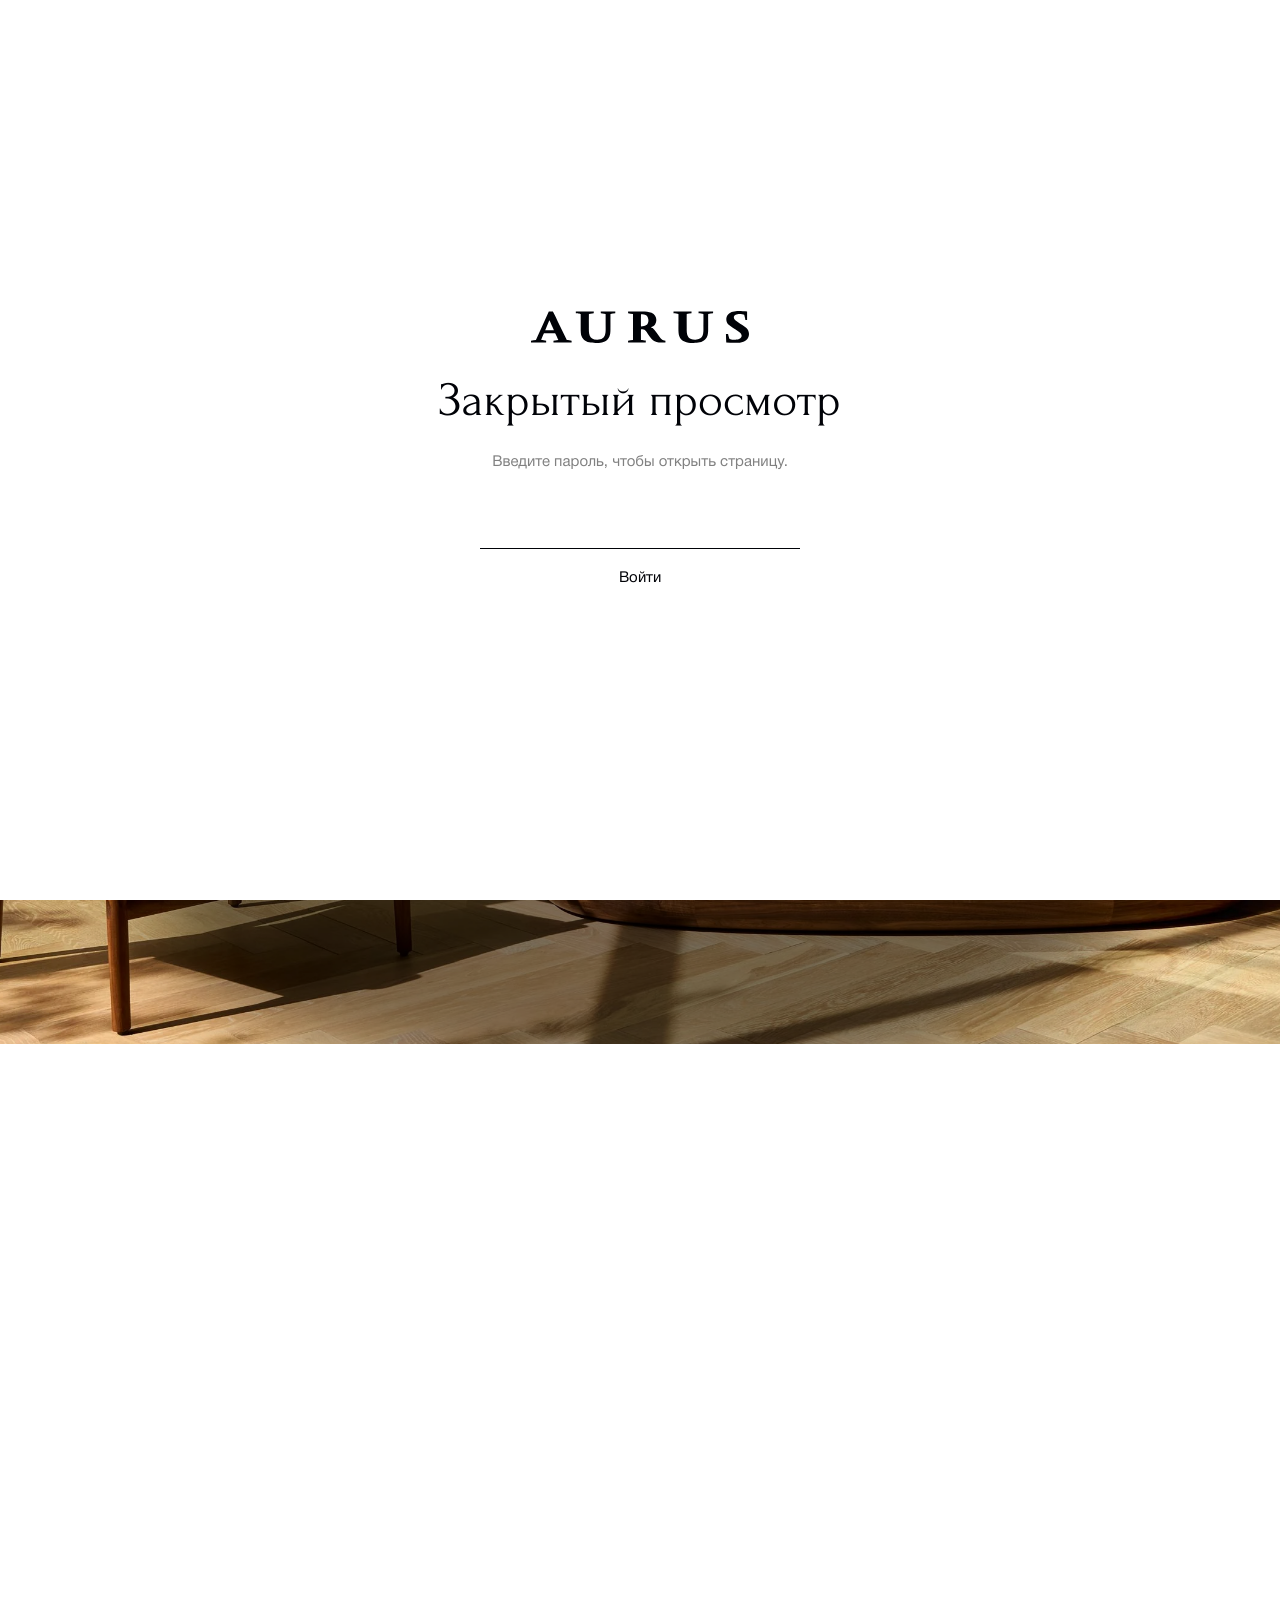
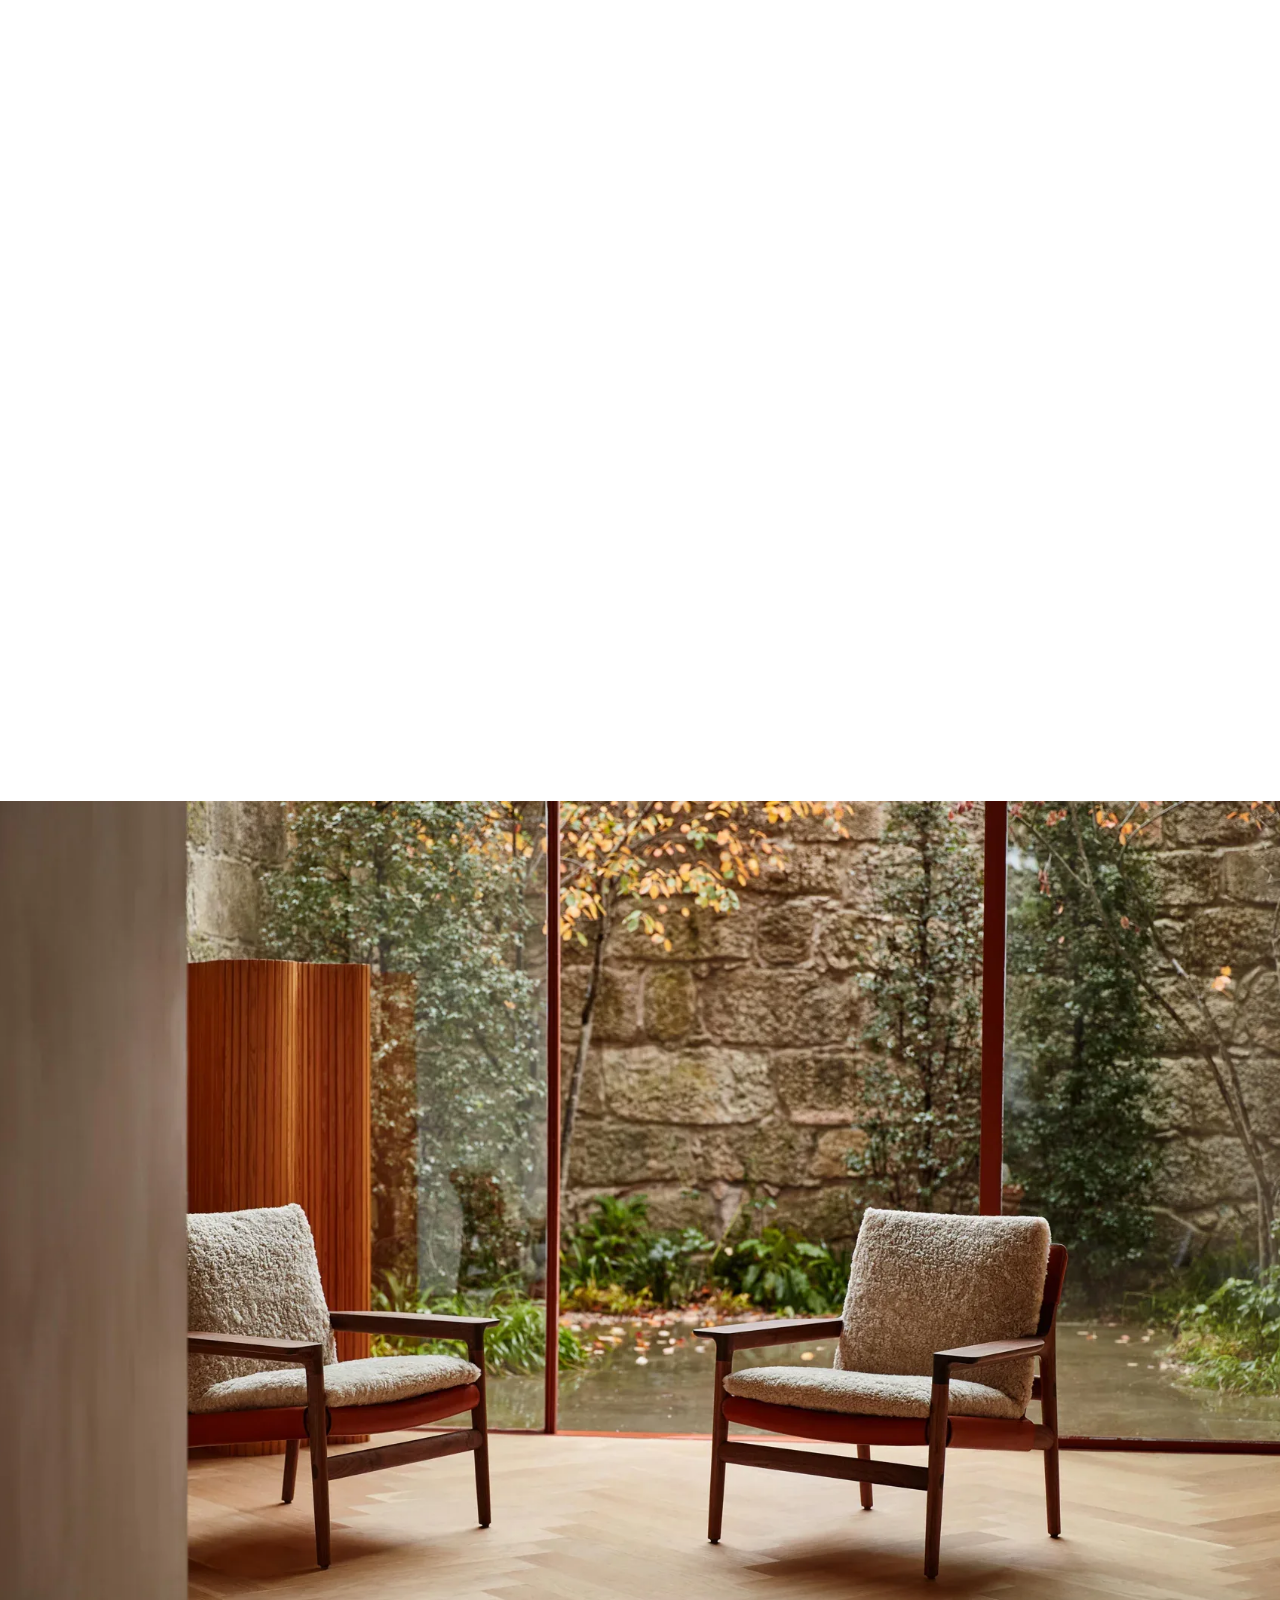
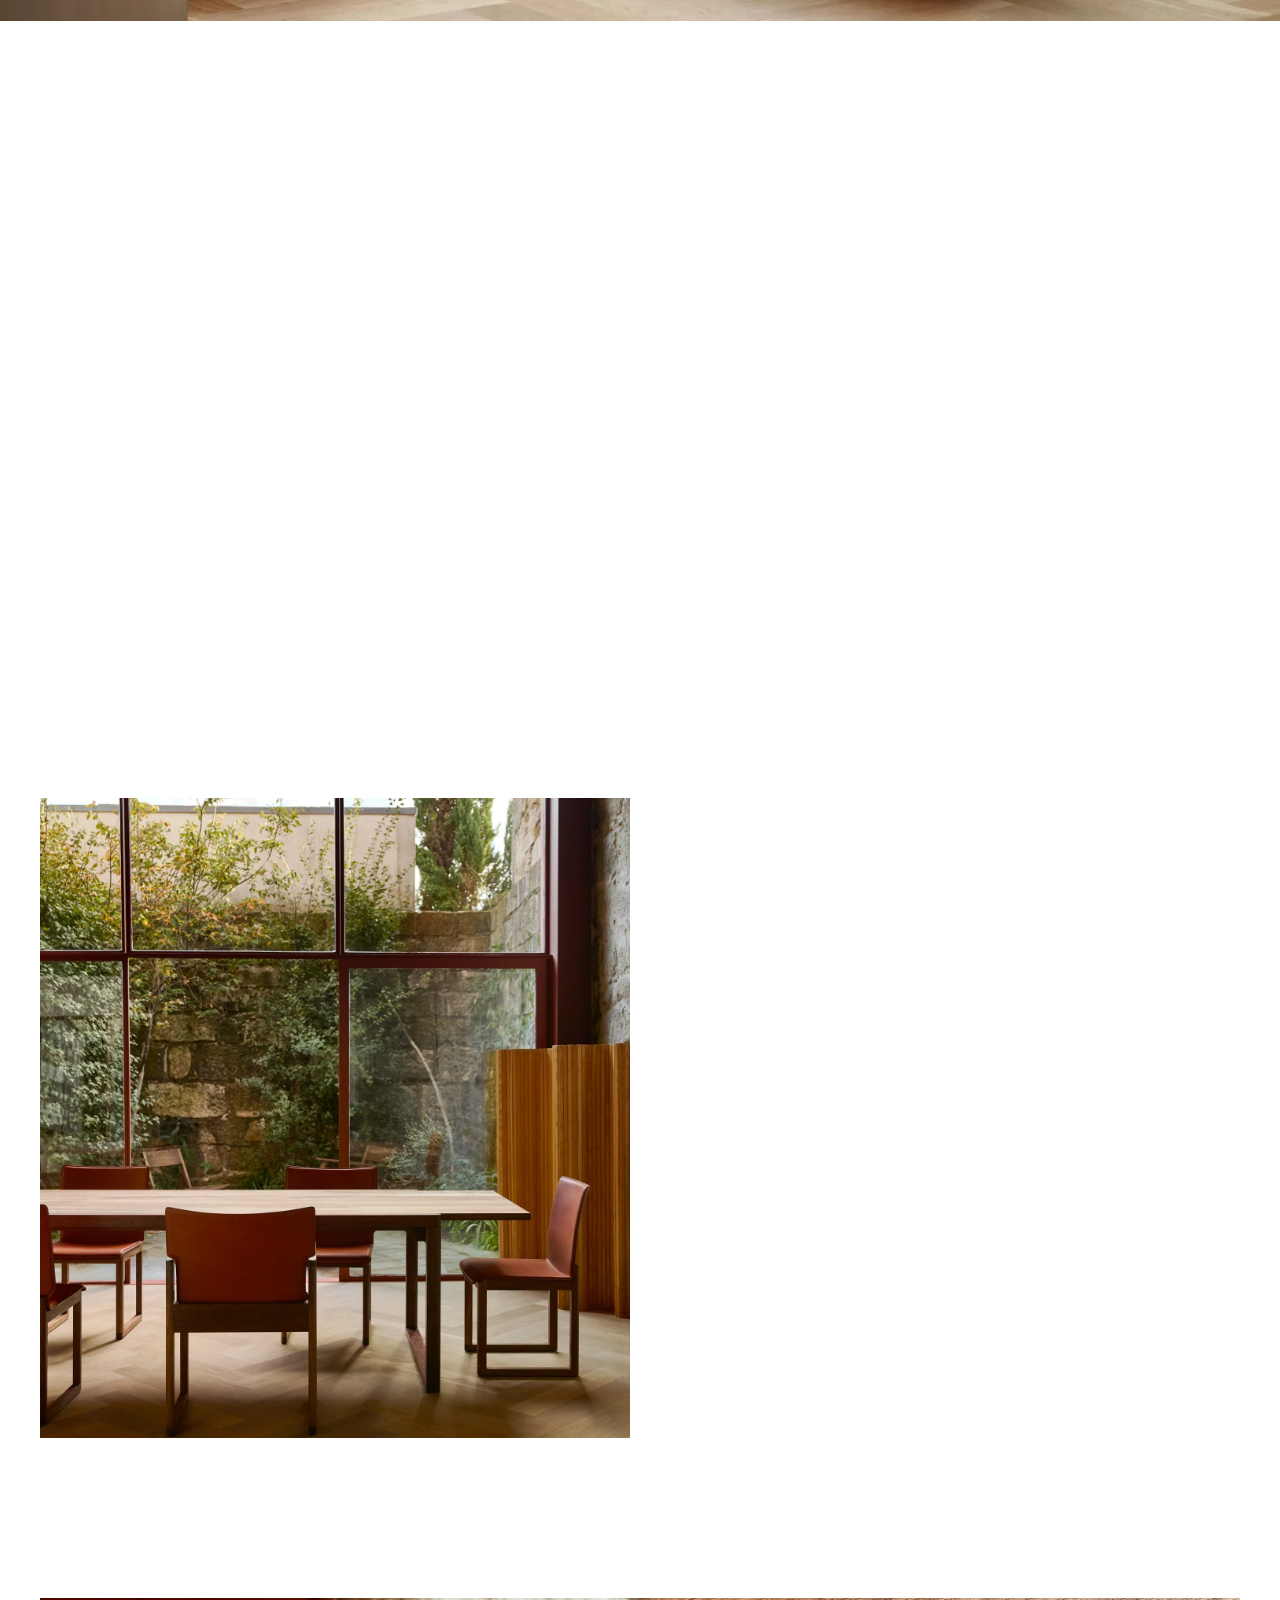
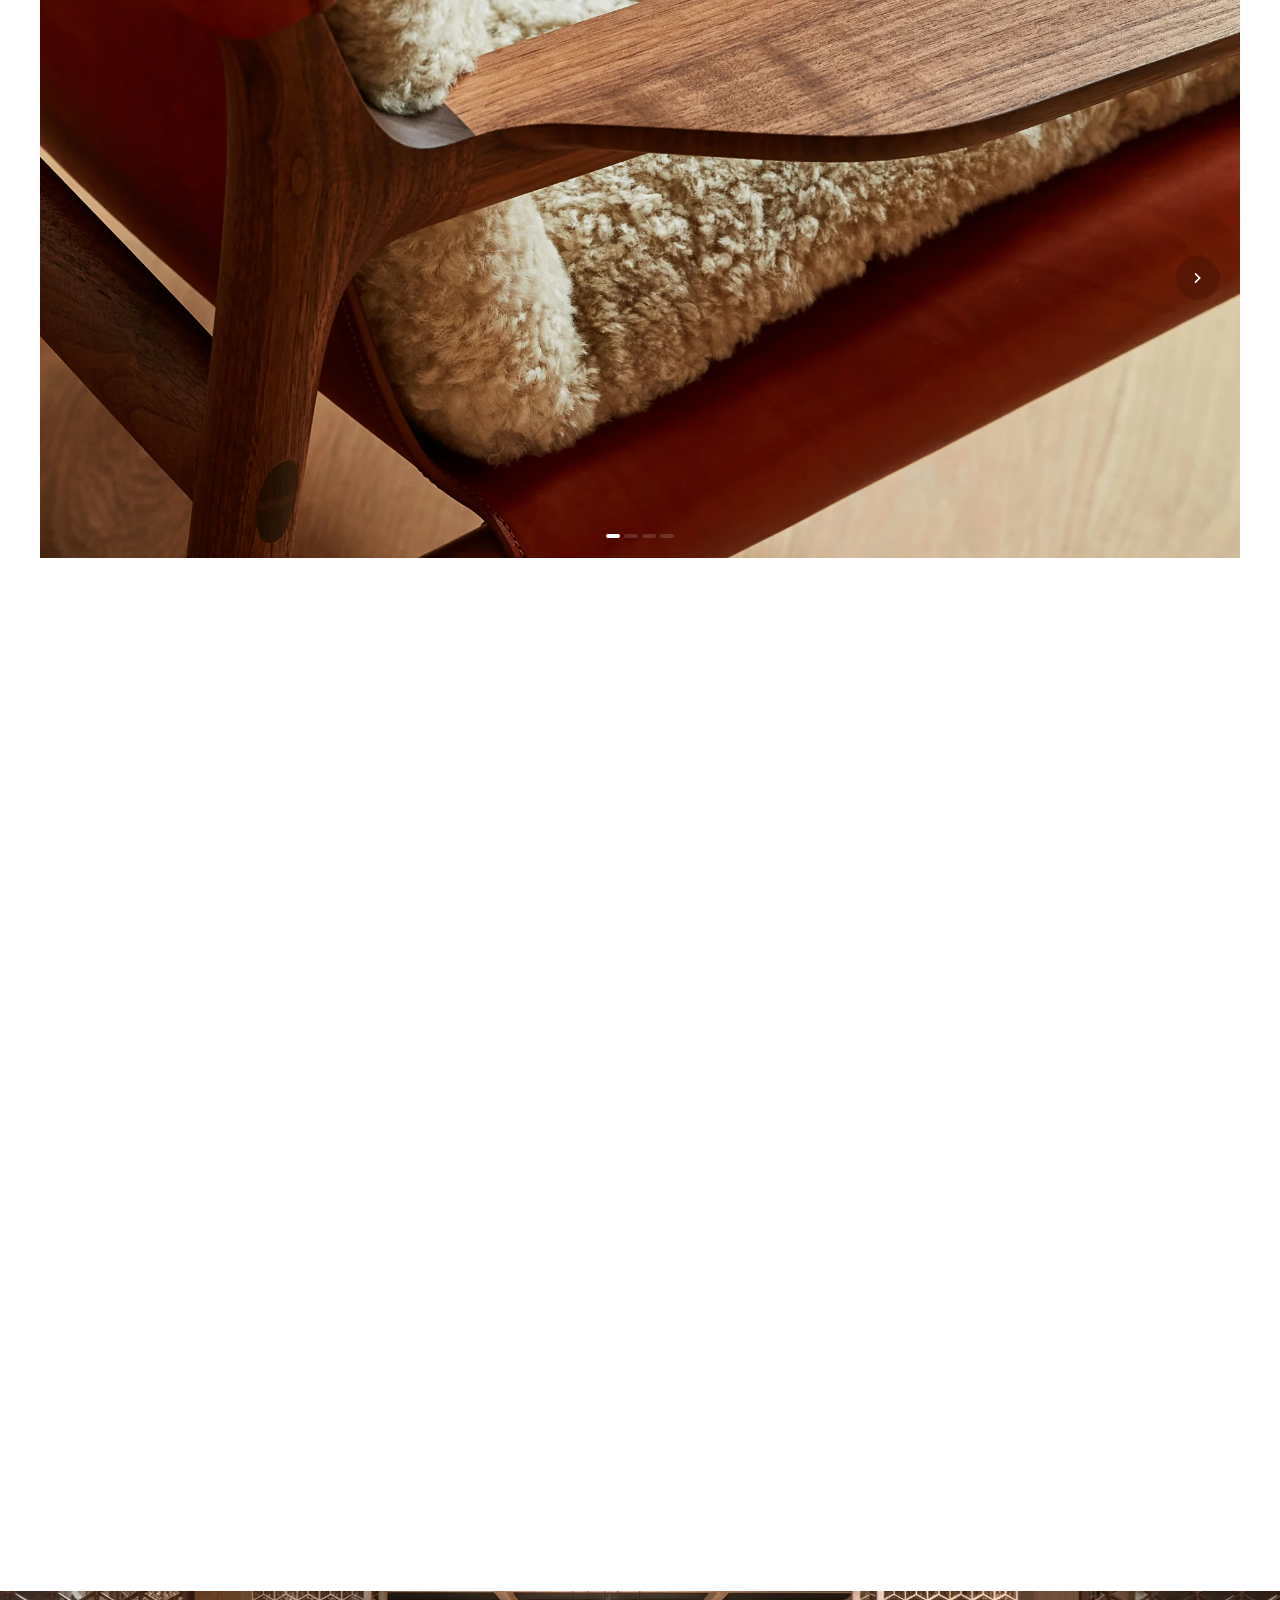
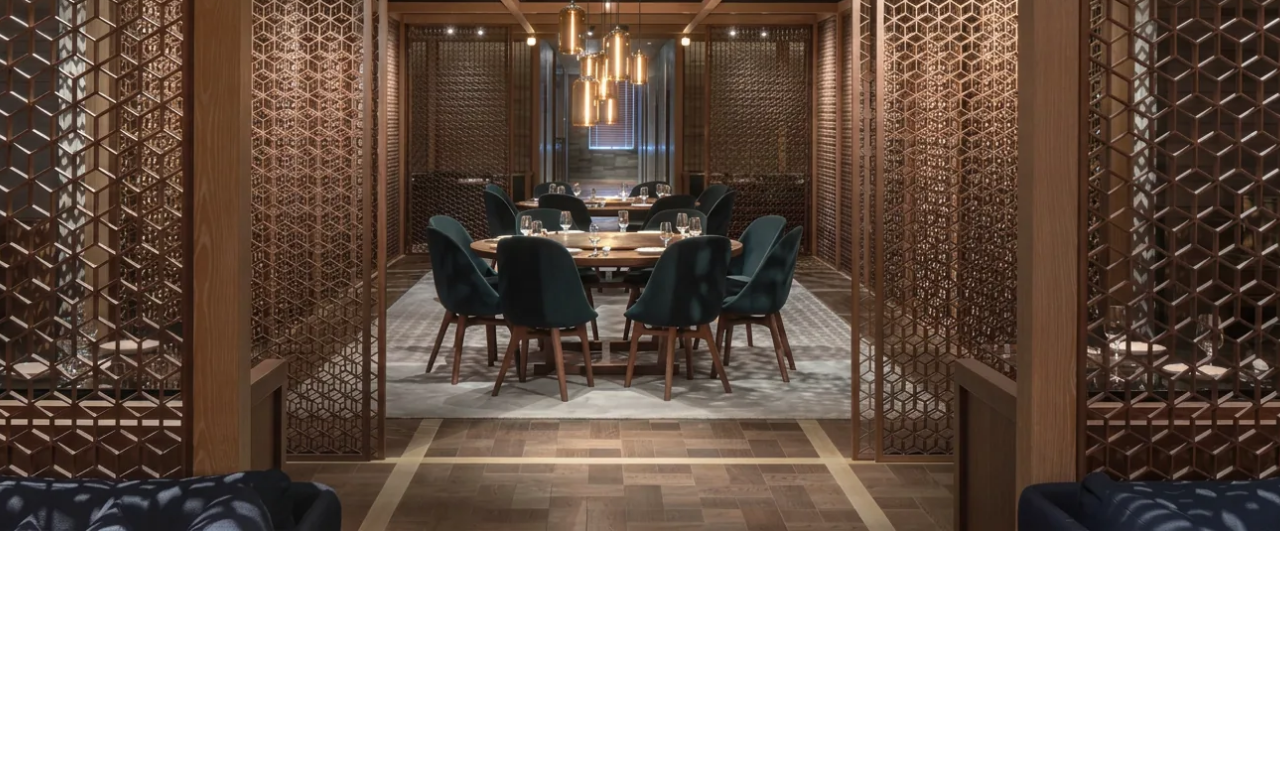
==== commit 05452e09: "Speed up the preview and add the alternate gallery page. Co-authored-by: Cursor <cursoragent@cursor." ====
--- a/index.html
+++ b/index.html
@@ -67,28 +67,10 @@
             <li><a href="#brand">Бренд</a></li>
             <li><a href="#universe">Вселенная</a></li>
             <li class="site-nav__item site-nav__item--categories">
-              <a href="#categories" aria-expanded="false" aria-controls="categories-menu">Категории</a>
+              <a class="is-current" href="#categories" aria-current="page" aria-expanded="false" aria-controls="categories-menu">Категории</a>
               <div class="page-scrim" aria-hidden="true"></div>
               <div class="cat-menu" id="categories-menu">
                 <div class="cat-menu__nav">
-                  <div class="cat-menu__group">
-                    <p class="cat-menu__title">Стиль жизни</p>
-                    <ul class="cat-menu__list">
-                      <li><a class="cat-menu__link" href="#categories"><span class="cat-menu__label">Часы</span><span class="cat-menu__arrow" aria-hidden="true"></span></a></li>
-                      <li><a class="cat-menu__link" href="#categories"><span class="cat-menu__label">Одежда</span><span class="cat-menu__arrow" aria-hidden="true"></span></a></li>
-                      <li><a class="cat-menu__link" href="#categories"><span class="cat-menu__label">Вода</span><span class="cat-menu__arrow" aria-hidden="true"></span></a></li>
-                      <li><a class="cat-menu__link" href="#categories"><span class="cat-menu__label">Фарфор</span><span class="cat-menu__arrow" aria-hidden="true"></span></a></li>
-                    </ul>
-                  </div>
-                  <div class="cat-menu__group">
-                    <p class="cat-menu__title">Среда жизни</p>
-                    <ul class="cat-menu__list">
-                      <li><a class="cat-menu__link" href="#categories"><span class="cat-menu__label">Девелопмент</span><span class="cat-menu__arrow" aria-hidden="true"></span></a></li>
-                      <li><a class="cat-menu__link" href="#categories"><span class="cat-menu__label">Климатическая техника</span><span class="cat-menu__arrow" aria-hidden="true"></span></a></li>
-                      <li><a class="cat-menu__link" href="#categories"><span class="cat-menu__label">Мебель</span><span class="cat-menu__arrow" aria-hidden="true"></span></a></li>
-                      <li><a class="cat-menu__link" href="#categories"><span class="cat-menu__label">Лифты</span><span class="cat-menu__arrow" aria-hidden="true"></span></a></li>
-                    </ul>
-                  </div>
                   <div class="cat-menu__group">
                     <p class="cat-menu__title">Автомобили</p>
                     <ul class="cat-menu__list">
@@ -101,6 +83,24 @@
                     </ul>
                   </div>
                   <div class="cat-menu__group">
+                    <p class="cat-menu__title">Среда жизни</p>
+                    <ul class="cat-menu__list">
+                      <li><a class="cat-menu__link" href="#categories"><span class="cat-menu__label">Девелопмент</span><span class="cat-menu__arrow" aria-hidden="true"></span></a></li>
+                      <li><a class="cat-menu__link" href="#categories"><span class="cat-menu__label">Климатическая техника</span><span class="cat-menu__arrow" aria-hidden="true"></span></a></li>
+                      <li><a class="cat-menu__link is-current" href="#categories" aria-current="page"><span class="cat-menu__label">Мебель</span><span class="cat-menu__arrow" aria-hidden="true"></span></a></li>
+                      <li><a class="cat-menu__link" href="#categories"><span class="cat-menu__label">Лифты</span><span class="cat-menu__arrow" aria-hidden="true"></span></a></li>
+                    </ul>
+                  </div>
+                  <div class="cat-menu__group">
+                    <p class="cat-menu__title">Стиль жизни</p>
+                    <ul class="cat-menu__list">
+                      <li><a class="cat-menu__link" href="#categories"><span class="cat-menu__label">Часы</span><span class="cat-menu__arrow" aria-hidden="true"></span></a></li>
+                      <li><a class="cat-menu__link" href="#categories"><span class="cat-menu__label">Одежда</span><span class="cat-menu__arrow" aria-hidden="true"></span></a></li>
+                      <li><a class="cat-menu__link" href="#categories"><span class="cat-menu__label">Вода</span><span class="cat-menu__arrow" aria-hidden="true"></span></a></li>
+                      <li><a class="cat-menu__link" href="#categories"><span class="cat-menu__label">Фарфор</span><span class="cat-menu__arrow" aria-hidden="true"></span></a></li>
+                    </ul>
+                  </div>
+                  <div class="cat-menu__group">
                     <p class="cat-menu__title">Вертолет</p>
                     <ul class="cat-menu__list">
                       <li><a class="cat-menu__link" href="#categories"><span class="cat-menu__label">Ansat</span><span class="cat-menu__arrow" aria-hidden="true"></span></a></li>
@@ -109,10 +109,10 @@
                 </div>
                 <div class="cat-menu__media">
                   <a class="cat-menu__photo" href="#categories">
-                    <img src="images/menu-senat.png" alt="Автомобиль AURUS Senat" width="425" height="272" />
+                    <img src="images/menu-senat.webp" alt="Автомобиль AURUS Senat" width="425" height="272" loading="lazy" decoding="async" />
                   </a>
                   <a class="cat-menu__photo" href="#categories">
-                    <img src="images/menu-ansat.png" alt="Вертолет AURUS Ansat" width="425" height="272" />
+                    <img src="images/menu-ansat.webp" alt="Вертолет AURUS Ansat" width="425" height="272" loading="lazy" decoding="async" />
                   </a>
                 </div>
               </div>
@@ -143,11 +143,11 @@
       <section class="product-hero" aria-labelledby="hero-title">
         <img
           class="product-hero__photo"
-          src="images/albireo-hero.png"
+          src="images/albireo-hero.webp"
           alt="Кресло Albireo в каменном интерьере"
           width="3000"
           height="1700"
-        />
+        fetchpriority="high" decoding="async" />
         <img
           class="product-hero__scrim"
           src="images/albireo-scrim.svg"
@@ -179,14 +179,14 @@
         <div class="media-frame">
           <video
             class="media-frame__photo"
-            src="images/handmade__sela_chair%20(720p).mp4"
-            poster="images/albireo-scene.png"
+            data-src="images/handmade__sela_chair%20(720p).mp4"
+            poster="images/albireo-scene.webp"
             width="1920"
             height="1277"
-            autoplay
             muted
             loop
             playsinline
+            preload="none"
             aria-label="Гостиная с диваном и креслом Albireo"
           ></video>
           <button
@@ -218,11 +218,11 @@
       <section class="bleed" aria-label="Кресла у окна">
         <img
           class="bleed__photo"
-          src="images/albireo-window.png"
+          src="images/albireo-window.webp"
           alt="Два кресла Albireo у панорамного окна"
           width="1920"
           height="1088"
-        />
+        loading="lazy" decoding="async" />
       </section>
 
       <section class="band shelf" aria-labelledby="hearth-title">
@@ -238,11 +238,11 @@
             <article class="product-card">
               <div class="product-card__media">
                 <img
-                  src="images/chair-aurea.png"
+                  src="images/chair-aurea.webp"
                   alt="Кресло ALBIREO Aurea с меховой обивкой"
                   width="1800"
                   height="1201"
-                />
+                loading="lazy" decoding="async" />
               </div>
               <div class="product-card__copy">
                 <h3 class="product-card__title">ALBIREO Aurea<span class="product-card__arrow" aria-hidden="true"></span></h3>
@@ -254,11 +254,11 @@
             <article class="product-card">
               <div class="product-card__media">
                 <img
-                  src="images/chair-stella.png"
+                  src="images/chair-stella.webp"
                   alt="Кресло ALBIREO Stella с кожаным сиденьем"
                   width="1800"
                   height="1201"
-                />
+                loading="lazy" decoding="async" />
               </div>
               <div class="product-card__copy">
                 <h3 class="product-card__title">ALBIREO Stella<span class="product-card__arrow" aria-hidden="true"></span></h3>
@@ -270,11 +270,11 @@
             <article class="product-card">
               <div class="product-card__media">
                 <img
-                  src="images/chair-lumen.png"
+                  src="images/chair-lumen.webp"
                   alt="Кресло ALBIREO Lumen с плетёной спинкой"
                   width="1800"
                   height="1201"
-                />
+                loading="lazy" decoding="async" />
               </div>
               <div class="product-card__copy">
                 <h3 class="product-card__title">ALBIREO Lumen<span class="product-card__arrow" aria-hidden="true"></span></h3>
@@ -286,11 +286,11 @@
             <article class="product-card product-card--cutout">
               <div class="product-card__media">
                 <img
-                  src="images/chair-tame.png"
+                  src="images/chair-tame.webp"
                   alt="Кресло ALBIREO Tame с серой обивкой"
                   width="1800"
                   height="1201"
-                />
+                loading="lazy" decoding="async" />
               </div>
               <div class="product-card__copy">
                 <h3 class="product-card__title">ALBIREO Tame<span class="product-card__arrow" aria-hidden="true"></span></h3>
@@ -304,11 +304,11 @@
       <section class="band feature" id="feature" aria-labelledby="craft-title">
         <img
           class="feature__photo"
-          src="images/feature-craft.png"
+          src="images/feature-craft.webp"
           alt="Обеденный стол ручной работы у окна"
           width="1500"
           height="2100"
-        />
+        loading="lazy" decoding="async" />
         <div class="feature__copy">
           <h2 id="craft-title">Изготовлено вручную</h2>
           <p>
@@ -334,28 +334,28 @@
             alt="Деревянный каркас, меховая обивка и кожаный ремень кресла Albireo"
             width="1920"
             height="1280"
-          />
+          loading="lazy" decoding="async" />
           <img
             class="gallery__photo"
             src="images/aliberio_item_2.webp"
             alt="Спальня с кроватью и диваном Albireo у каменной стены"
             width="1920"
             height="1277"
-          />
+          loading="lazy" decoding="async" />
           <img
             class="gallery__photo"
             src="images/aliberio_item_3.webp"
             alt="Диван Albireo у каменной стены и деревянной ширмы"
             width="1920"
             height="1277"
-          />
+          loading="lazy" decoding="async" />
           <img
             class="gallery__photo"
             src="images/aliberio_item_4.webp"
             alt="Банкетка и пуф Albireo у каменной стены"
             width="1920"
             height="1277"
-          />
+          loading="lazy" decoding="async" />
           <div class="gallery__dots">
             <button
               class="gallery__dot is-active"
@@ -389,11 +389,11 @@
             <article class="product-card product-card--car product-card--faded">
               <div class="product-card__media">
                 <img
-                  src="images/universe-car.png"
+                  src="images/universe-car.webp"
                   alt="Автомобиль AURUS"
                   width="1264"
                   height="730"
-                />
+                loading="lazy" decoding="async" />
               </div>
               <div class="product-card__copy">
                 <h3 class="product-card__title">Автомобили<span class="product-card__arrow" aria-hidden="true"></span></h3>
@@ -405,11 +405,11 @@
             <article class="product-card product-card--fill product-card--soft product-card--faded">
               <div class="product-card__media">
                 <img
-                  src="images/universe-heli.png"
+                  src="images/universe-heli.webp"
                   alt="Вертолёт AURUS"
                   width="1275"
                   height="816"
-                />
+                loading="lazy" decoding="async" />
               </div>
               <div class="product-card__copy">
                 <h3 class="product-card__title">Вертолет<span class="product-card__arrow" aria-hidden="true"></span></h3>
@@ -421,11 +421,11 @@
             <article class="product-card product-card--ring product-card--soft product-card--faded">
               <div class="product-card__media">
                 <img
-                  src="images/universe-ring.png"
+                  src="images/universe-ring.webp"
                   alt="Кольцо из коллекции стиля жизни"
                   width="1264"
                   height="730"
-                />
+                loading="lazy" decoding="async" />
               </div>
               <div class="product-card__copy">
                 <h3 class="product-card__title">Стиль жизни<span class="product-card__arrow" aria-hidden="true"></span></h3>
@@ -437,11 +437,11 @@
             <article class="product-card product-card--faded">
               <div class="product-card__media">
                 <img
-                  src="images/universe-living.png"
+                  src="images/universe-living.webp"
                   alt="Кресло из коллекции среды жизни"
                   width="1800"
                   height="1201"
-                />
+                loading="lazy" decoding="async" />
               </div>
               <div class="product-card__copy">
                 <h3 class="product-card__title">Среда жизни<span class="product-card__arrow" aria-hidden="true"></span></h3>
@@ -470,11 +470,11 @@
       <section class="hall" aria-label="Зал AURUS">
         <img
           class="hall__photo"
-          src="images/footer-hall.png"
+          src="images/footer-hall.webp"
           alt="Банкетный зал с винной стеной"
           width="1934"
           height="544"
-        />
+        loading="lazy" decoding="async" />
       </section>
     </main>
 
@@ -483,13 +483,14 @@
         <nav class="site-footer__menu" aria-label="Меню в подвале">
           <a href="#brand">Бренд</a>
           <a href="#universe">Вселенная</a>
-          <a href="#categories">Категории</a>
+          <a class="is-current" href="#categories" aria-current="page">Категории</a>
           <a href="#partners">Партнерам</a>
           <a href="#blog">Блог</a>
           <a href="#contacts">Контакты</a>
         </nav>
         <a class="site-footer__legal" href="#footer">Политика конфиденциальности</a>
         <p class="site-footer__copy">@ 2026 AURUS. Все права защищены</p>
+        <a class="site-footer__switch" href="offers.html#offers">Альтернативный лейаут</a>
       </div>
 
       <a class="site-footer__mark" href="./">
--- a/css/style.css
+++ b/css/style.css
@@ -270,6 +270,7 @@
 .site-nav a::after,
 .site-footer__menu a::after,
 .site-footer__legal::after,
+.site-footer__switch::after,
 .site-footer__contacts a::after,
 .access-gate__form button::after {
   content: "";
@@ -281,12 +282,16 @@
   transition: transform 0.85s var(--ease-out);
 }
 
+.site-nav a.is-current::after,
+.site-footer__menu a.is-current::after,
 .site-nav a:hover::after,
 .site-nav a:focus-visible::after,
 .site-footer__menu a:hover::after,
 .site-footer__menu a:focus-visible::after,
 .site-footer__legal:hover::after,
 .site-footer__legal:focus-visible::after,
+.site-footer__switch:hover::after,
+.site-footer__switch:focus-visible::after,
 .site-footer__contacts a:hover::after,
 .site-footer__contacts a:focus-visible::after,
 .access-gate__form button:hover::after,
@@ -599,13 +604,31 @@
 
 .lead {
   padding-top: 200px;
-  padding-bottom: 200px;
+  padding-bottom: 80px;
 }
 
 .scene,
 .gallery {
   padding-top: 80px;
   padding-bottom: 80px;
+}
+
+.gallery-offer {
+  display: flex;
+  flex-direction: column;
+  align-items: center;
+  gap: 40px;
+  padding-top: 80px;
+  padding-bottom: 80px;
+}
+
+.gallery-offer .section-head > p {
+  width: max-content;
+  max-width: 100%;
+}
+
+.gallery-offer .gallery__frame {
+  align-self: stretch;
 }
 
 .shelf {
@@ -1011,7 +1034,7 @@
   grid-template-columns: minmax(0, 1fr) auto minmax(0, 1fr);
   align-items: start;
   min-height: 176px;
-  padding-top: 28px;
+  padding-top: 40px;
   padding-bottom: 28px;
 }
 
@@ -1035,7 +1058,8 @@
 }
 
 .site-footer__menu a,
-.site-footer__legal {
+.site-footer__legal,
+.site-footer__switch {
   color: var(--color-text-primary);
   font-size: var(--type-nav-size);
   line-height: var(--type-nav-line);
@@ -1047,7 +1071,8 @@
   flex-direction: column;
 }
 
-.site-footer__legal {
+.site-footer__legal,
+.site-footer__switch {
   display: inline-flex;
   flex-direction: column;
 }
@@ -1240,6 +1265,7 @@
   .site-nav a::after,
   .site-footer__menu a::after,
   .site-footer__legal::after,
+  .site-footer__switch::after,
   .site-footer__contacts a::after,
   .access-gate__form button::after,
   .text-link__icon,
--- a/css/experiment.css
+++ b/css/experiment.css
@@ -13,6 +13,7 @@
 html.is-motion .site-nav a::after,
 html.is-motion .site-footer__menu a::after,
 html.is-motion .site-footer__legal::after,
+html.is-motion .site-footer__switch::after,
 html.is-motion .site-footer__contacts a::after {
   transform-origin: left center;
   transition: transform 0.7s cubic-bezier(0.16, 1, 0.3, 1);
@@ -149,6 +150,13 @@
   gap: 4px;
 }
 
+html.is-motion .cat-menu__link.is-current .cat-menu__label {
+  background-image: linear-gradient(currentColor, currentColor);
+  background-repeat: no-repeat;
+  background-position: left bottom;
+  background-size: 100% 1px;
+}
+
 html.is-motion .cat-menu__arrow {
   width: 16px;
   height: 16px;
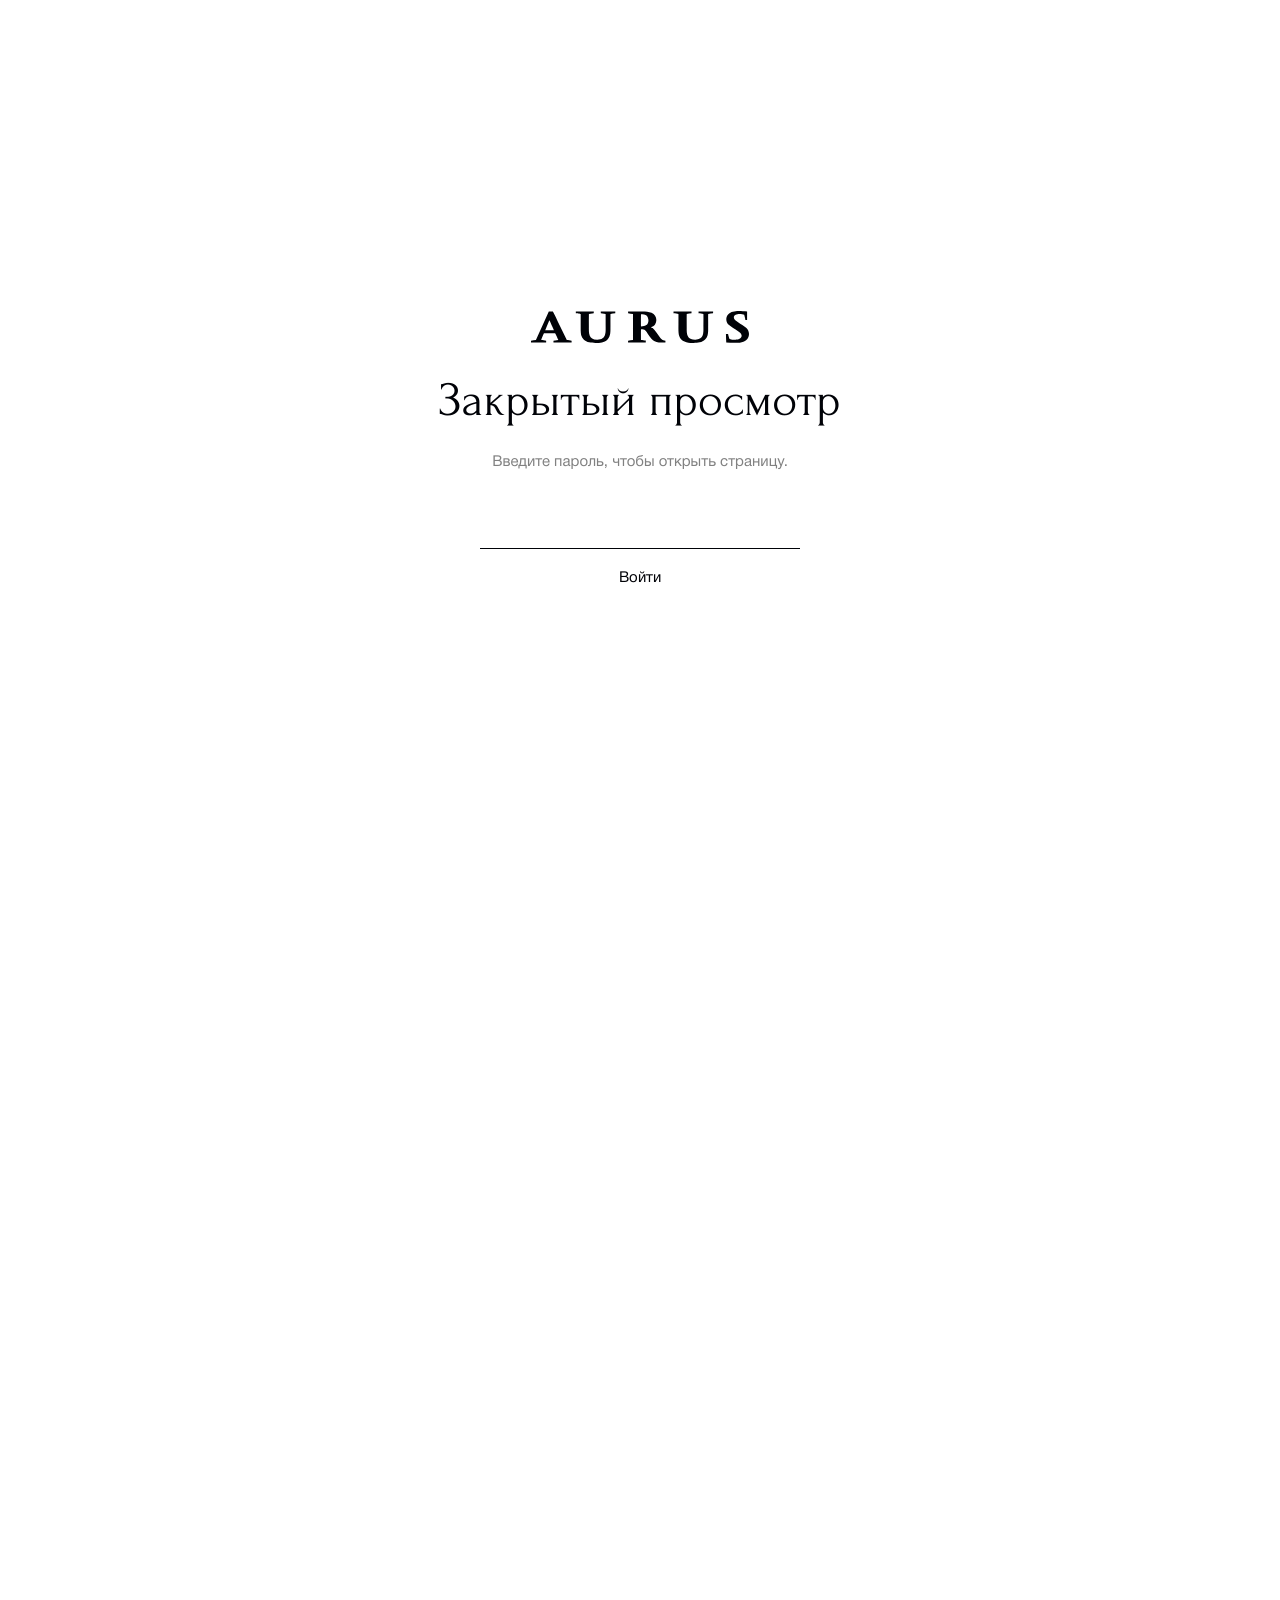
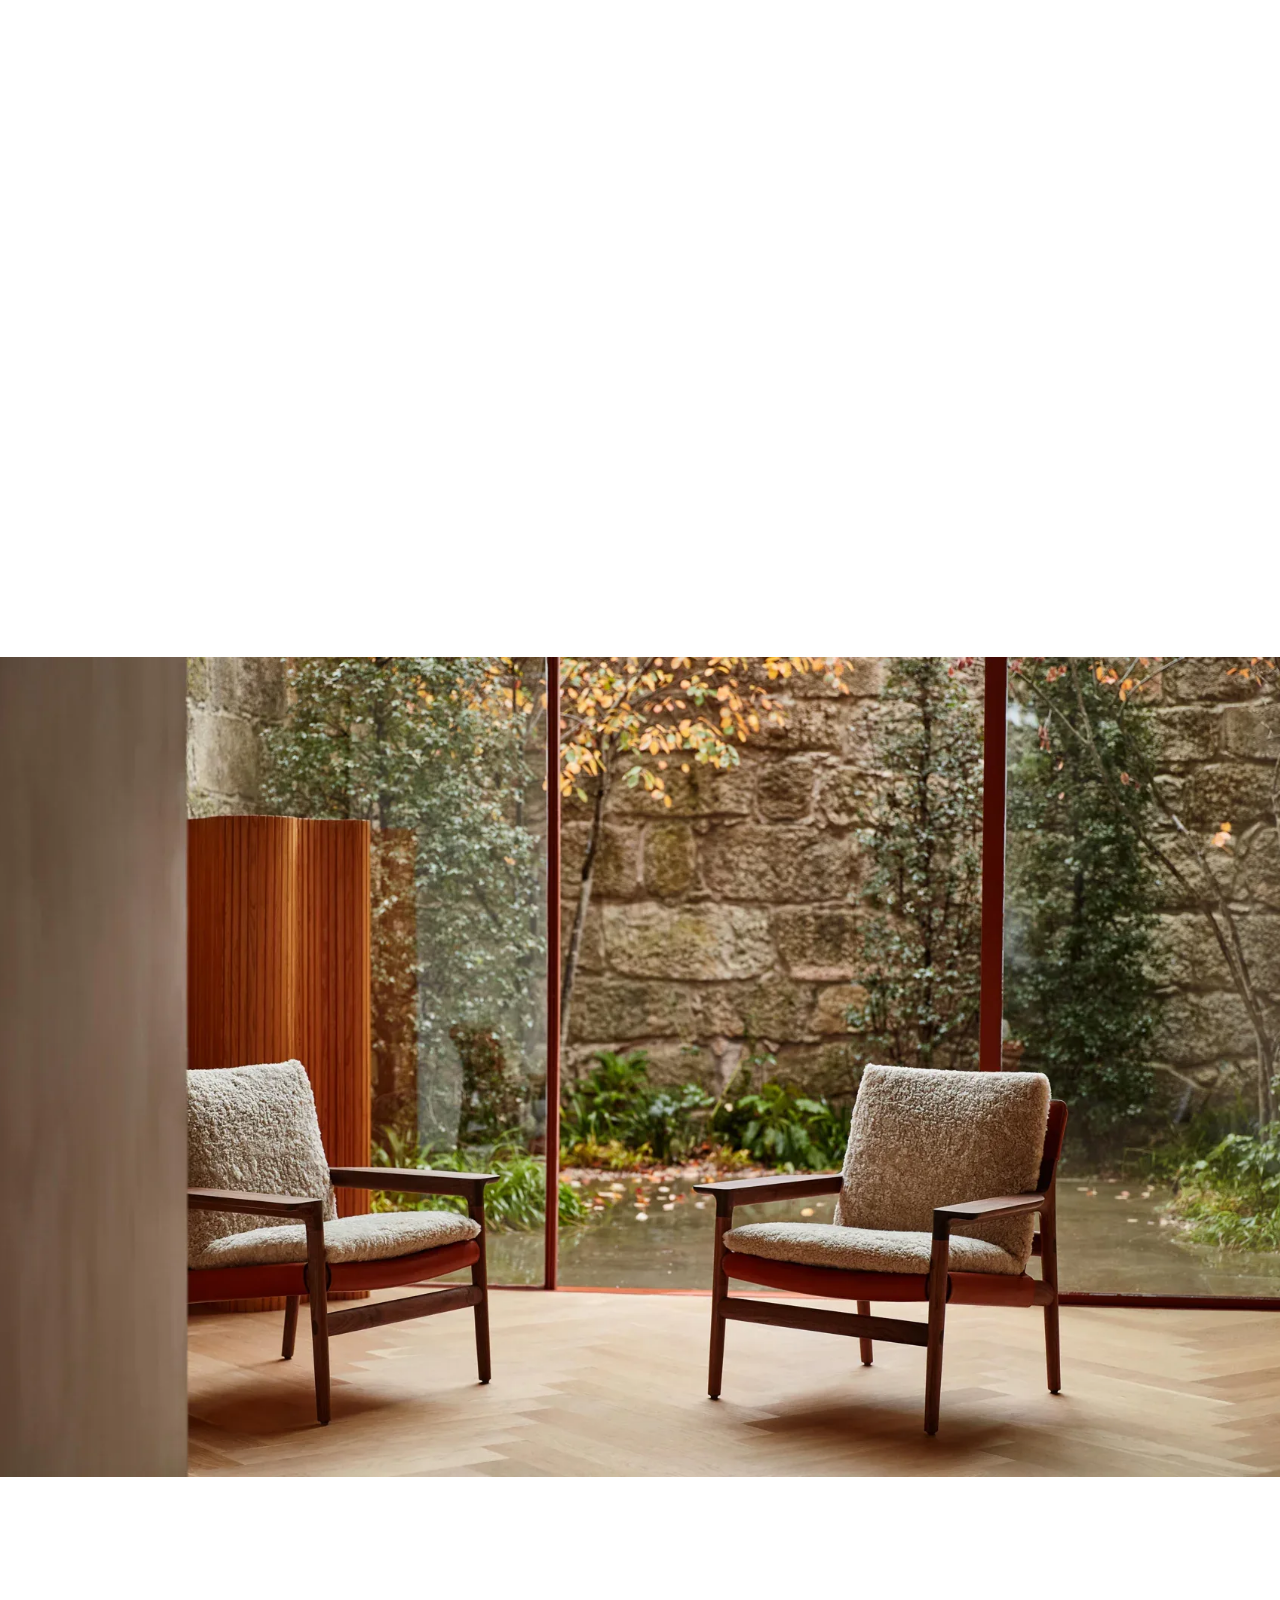
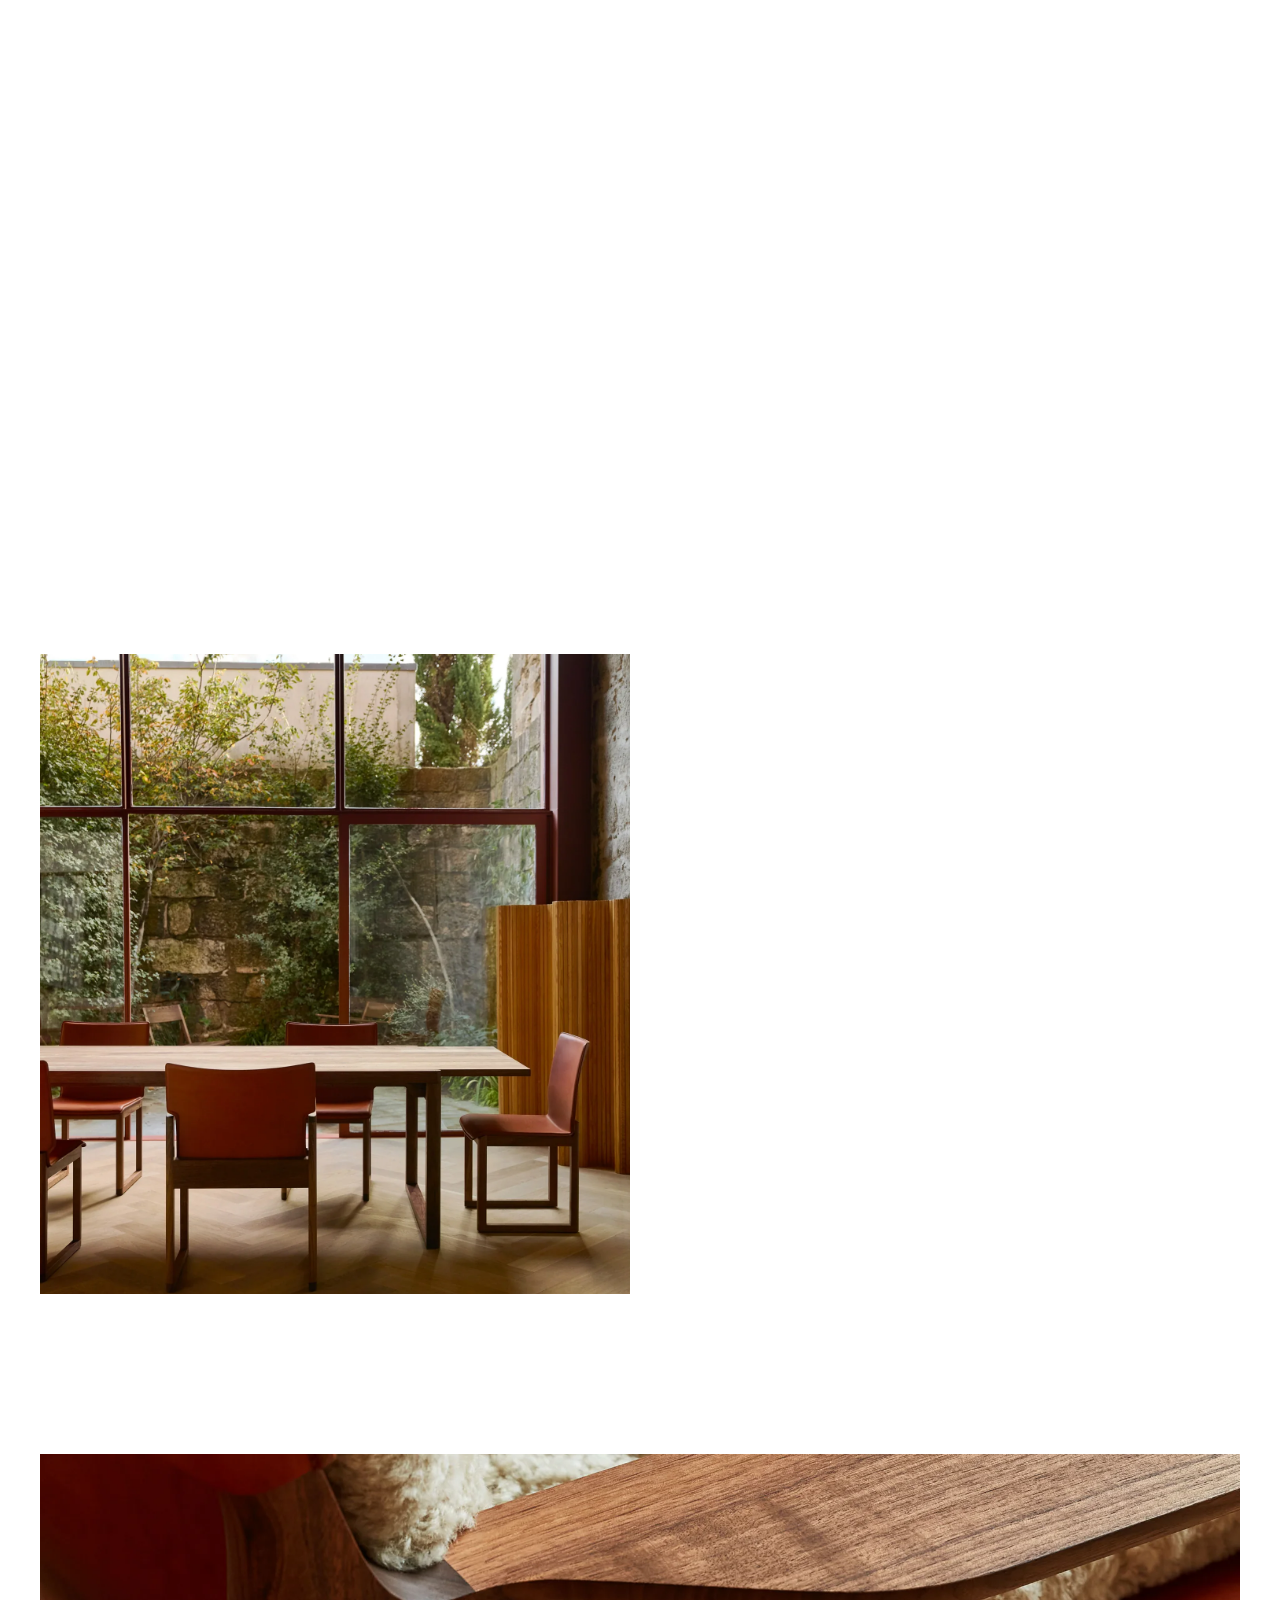
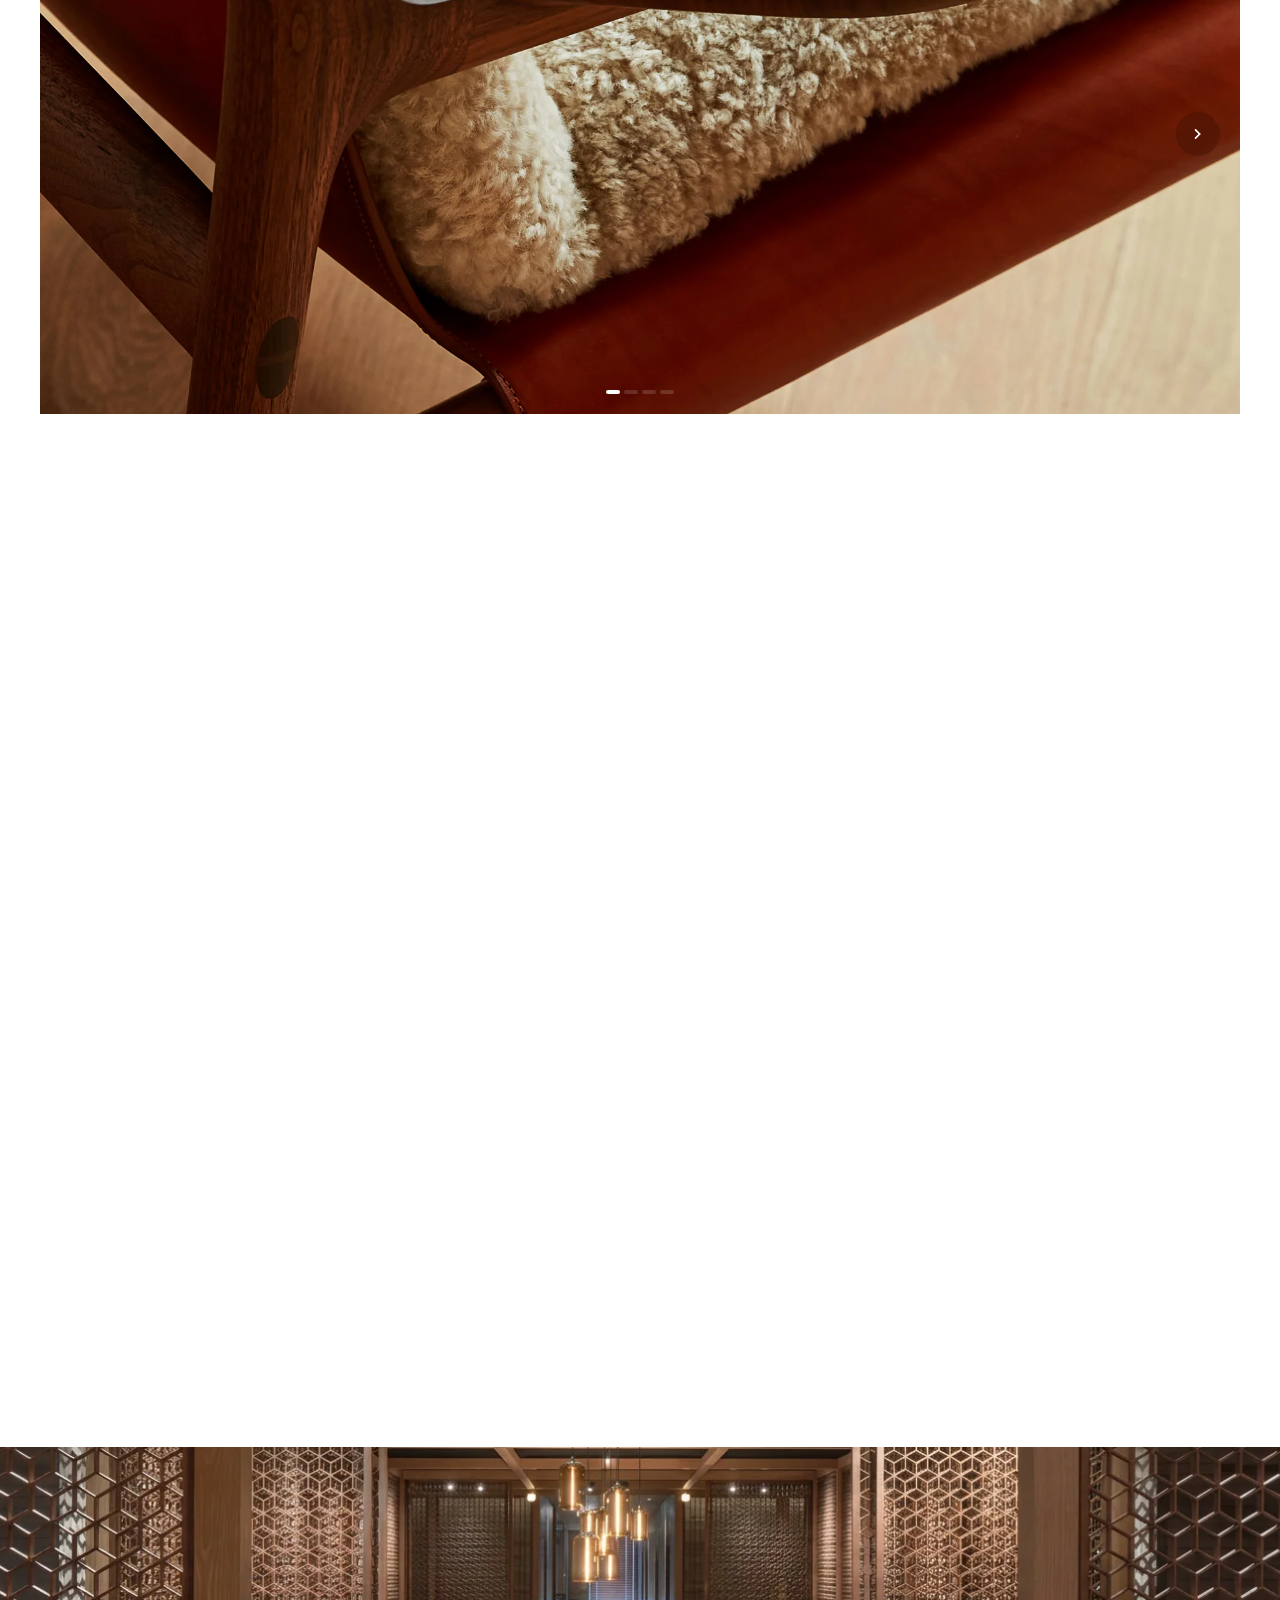
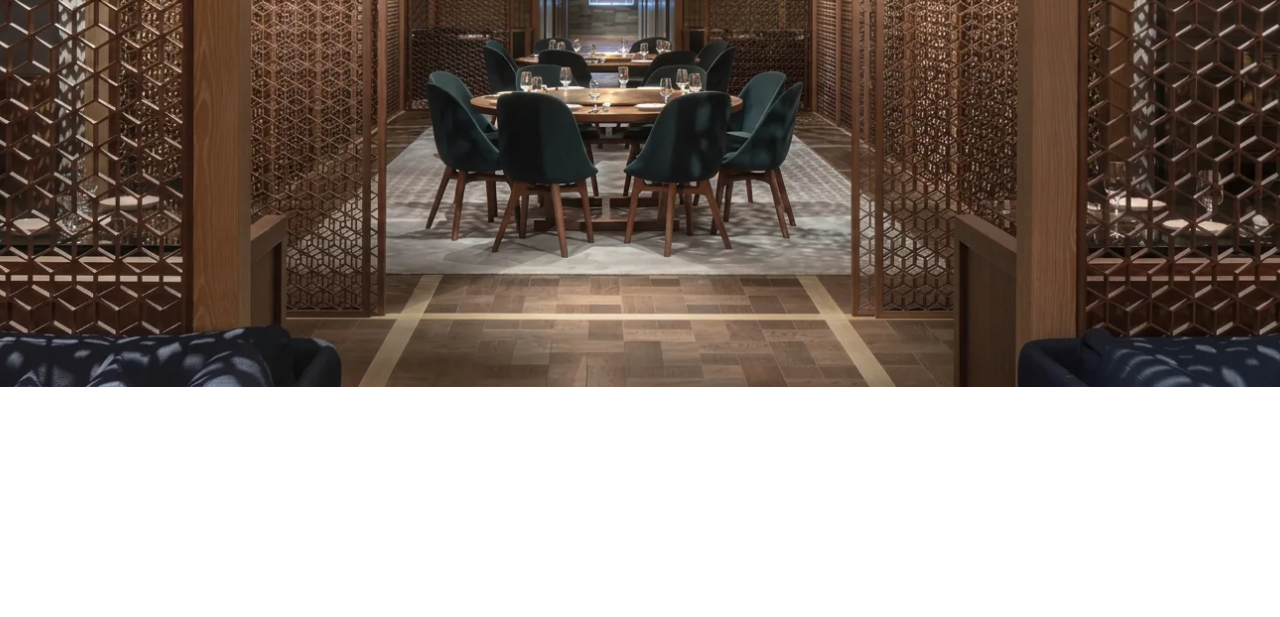
==== commit a8169354: "Fit the hero to the first screen and use the photo with its shadow built in. Co-authored-by: Cursor " ====
--- a/index.html
+++ b/index.html
@@ -145,16 +145,9 @@
           class="product-hero__photo"
           src="images/albireo-hero.webp"
           alt="Кресло Albireo в каменном интерьере"
-          width="3000"
-          height="1700"
+          width="3840"
+          height="1960"
         fetchpriority="high" decoding="async" />
-        <img
-          class="product-hero__scrim"
-          src="images/albireo-scrim.svg"
-          alt=""
-          width="1724"
-          height="867"
-        />
         <div class="product-hero__content">
           <h1 id="hero-title">ALBIREO CHAIR SYSTEM</h1>
           <p>
@@ -490,7 +483,7 @@
         </nav>
         <a class="site-footer__legal" href="#footer">Политика конфиденциальности</a>
         <p class="site-footer__copy">@ 2026 AURUS. Все права защищены</p>
-        <a class="site-footer__switch" href="offers.html#offers">Альтернативный лейаут</a>
+        <a class="site-footer__switch" href="offers.html">Альтернативный лейаут</a>
       </div>
 
       <a class="site-footer__mark" href="./">
--- a/css/style.css
+++ b/css/style.css
@@ -538,7 +538,8 @@
 
 .product-hero {
   position: relative;
-  height: var(--hero-height);
+  height: calc(100vh - var(--header-height));
+  height: calc(100dvh - var(--header-height));
   overflow: hidden;
   background: #111111;
   color: var(--color-text-inverse);
@@ -550,23 +551,13 @@
   width: 100%;
   height: 100%;
   object-fit: cover;
-  object-position: center;
-}
-
-.product-hero__scrim {
-  position: absolute;
-  left: 5.102%;
-  top: 54.081%;
-  width: 89.792%;
-  height: auto;
-  max-width: none;
-  pointer-events: none;
+  object-position: center bottom;
 }
 
 .product-hero__content {
   position: absolute;
   left: 50%;
-  top: 729px;
+  bottom: 73.5px;
   display: flex;
   flex-direction: column;
   align-items: center;
--- a/css/experiment.css
+++ b/css/experiment.css
@@ -115,6 +115,14 @@
   margin-top: 4px;
 }
 
+html.is-motion .cat-menu__group:nth-child(2) {
+  margin-left: -8px;
+}
+
+html.is-motion .cat-menu__group:nth-child(3) {
+  margin-left: -4px;
+}
+
 html.is-motion .cat-menu__group {
   display: flex;
   flex-direction: column;
